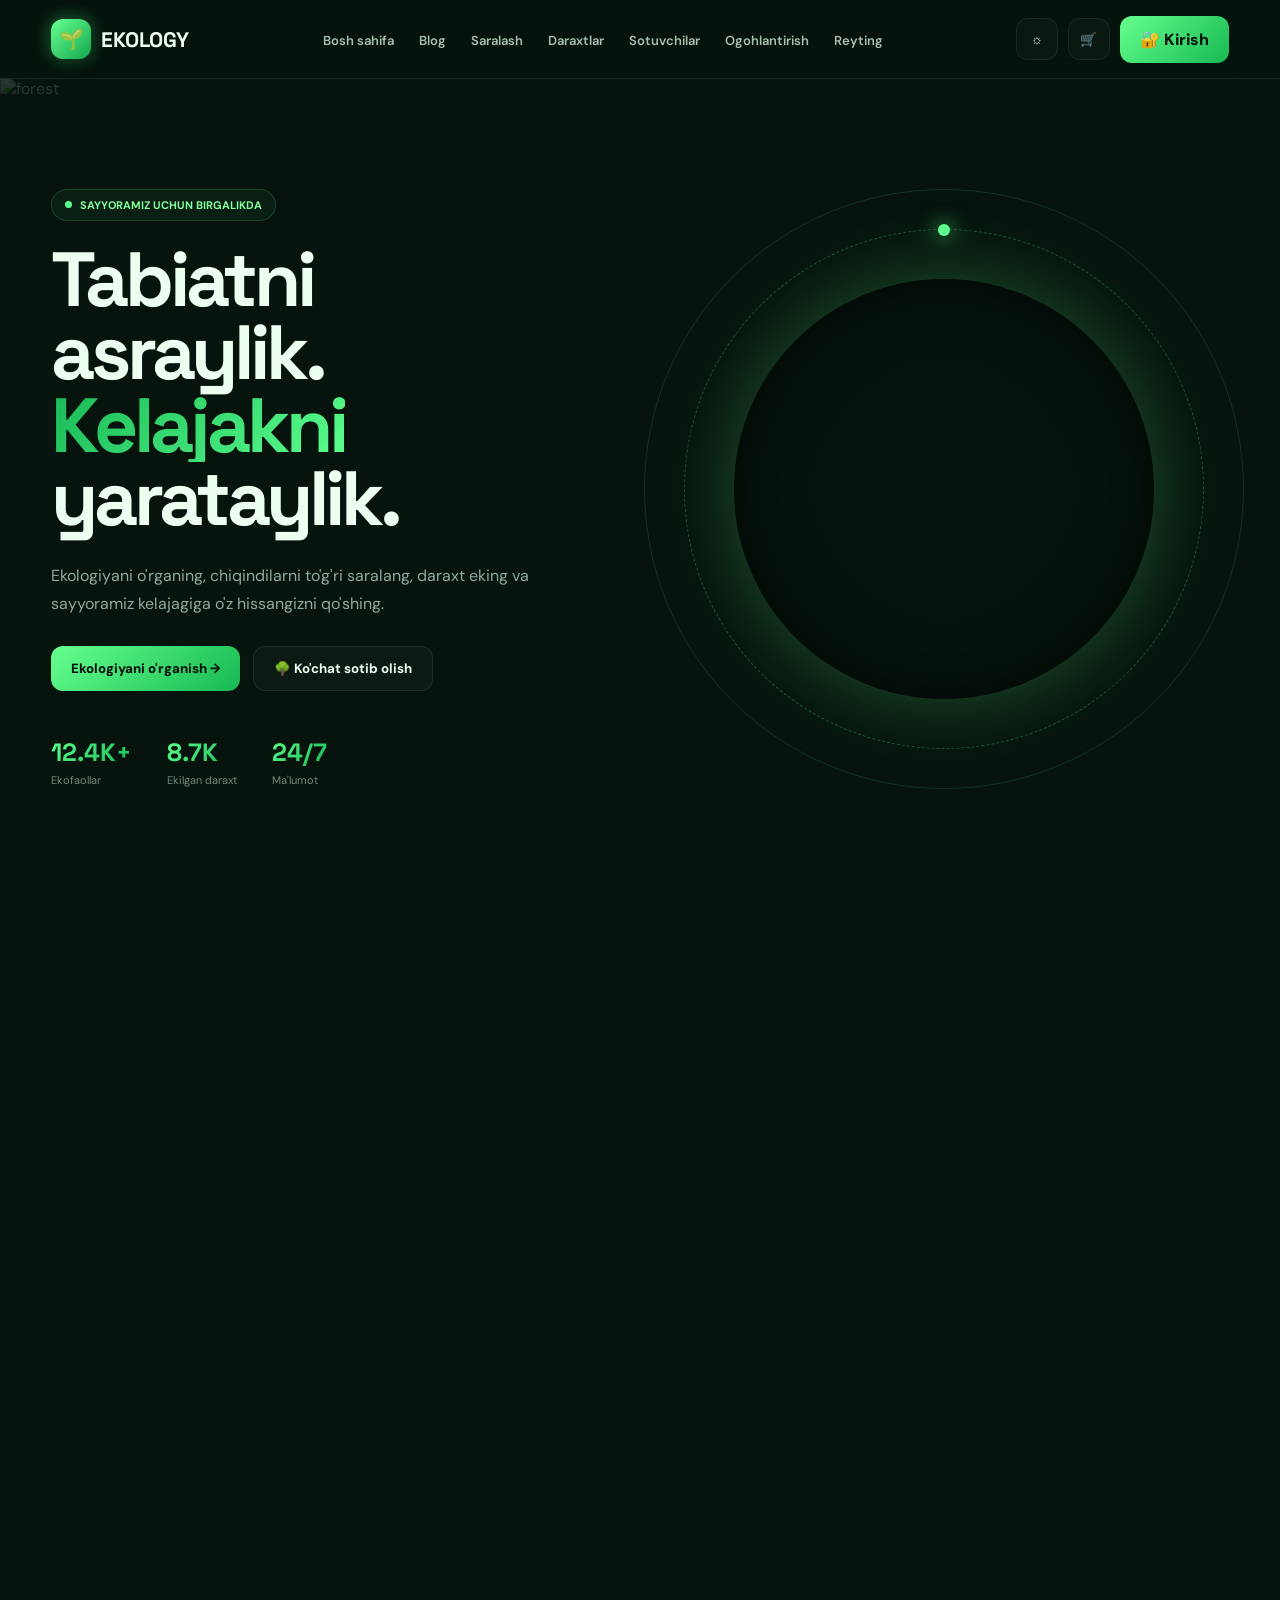
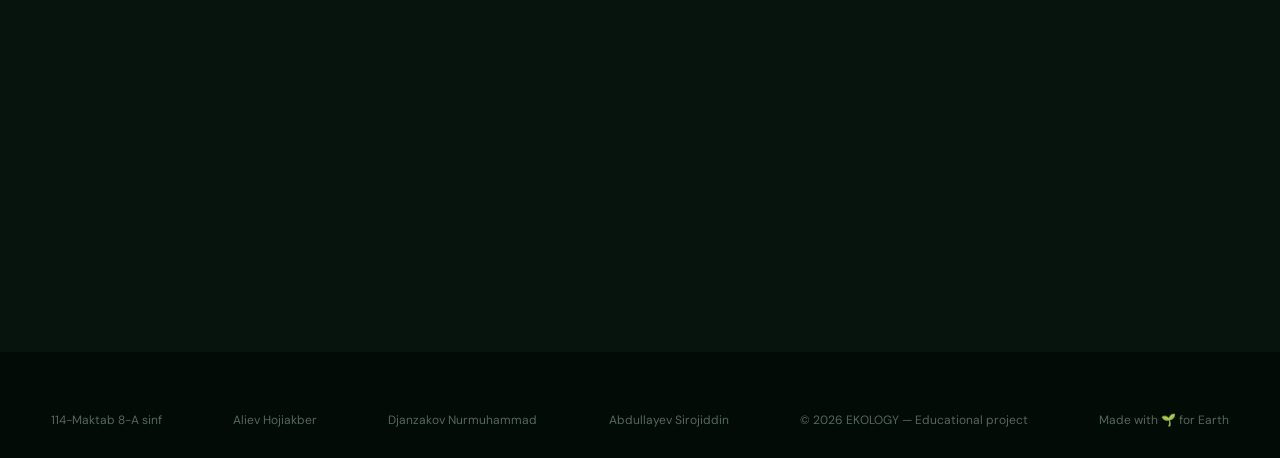
==== index2.html @ 21f0ea07 "1 kommit" ====
<!DOCTYPE html>
<html lang="uz">
<head>
<meta charset="UTF-8">
<meta name="viewport" content="width=device-width, initial-scale=1.0">
<title>EKOLOGY — Sayyoramizni asraylik</title>
<style>
@import url('https://fonts.googleapis.com/css2?family=DM+Sans:wght@400;500;600;700&family=Space+Grotesk:wght@400;500;600;700&display=swap');

:root{
  --green:#5cff8d;
  --green2:#18b957;
  --dark:#06140d;
  --text:#ecfff1;
  --muted:#91aa99;
  --line:#ffffff12;
  --card:#0d2819;
}

*{ margin:0; padding:0; box-sizing:border-box; }
html{ scroll-behavior:smooth; }

body{
  font-family:"DM Sans",sans-serif;
  background:var(--dark);
  color:var(--text);
  overflow-x:hidden;
}

body.light{
  --dark:#f4f8f1;
  --text:#10281a;
  --muted:#607569;
  --line:#123d2915;
  --card:#fff;
}

a{ color:inherit; text-decoration:none; }
button{ font-family:inherit; }
.container{ width:min(1200px,92%); margin:auto; }

/* ===== SCROLL PROGRESS ===== */
.scroll-progress{
  position:fixed;
  top:0; left:0;
  height:3px;
  width:0%;
  background:linear-gradient(90deg,#18b957,#5cff8d);
  z-index:2000;
  transition:width 0.1s;
  box-shadow:0 0 20px #5cff8d;
}

/* ===== HEADER ===== */
header{
  position:fixed;
  top:0; left:0; right:0;
  z-index:1000;
  background:#06140d99;
  backdrop-filter:blur(24px);
  border-bottom:1px solid var(--line);
  transition:all 0.4s;
}

header.scrolled{
  background:#06140dee;
  box-shadow:0 10px 40px #0006;
}

.nav{
  height:78px;
  display:flex;
  align-items:center;
  justify-content:space-between;
}

.logo{
  display:flex;
  align-items:center;
  gap:10px;
  font-family:"Space Grotesk";
  font-size:21px;
  font-weight:700;
  cursor:pointer;
  transition:transform 0.4s;
}

.logo:hover{ transform:scale(1.05) rotate(-2deg); }

.logo-icon{
  width:40px; height:40px;
  display:grid;
  place-items:center;
  border-radius:12px;
  background:linear-gradient(135deg,#67ff93,#13a84d);
  color:#031108;
  font-size:20px;
  position:relative;
}

.logo-icon::before{
  content:'';
  position:absolute;
  inset:-3px;
  border-radius:14px;
  background:linear-gradient(135deg,#67ff93,#13a84d);
  opacity:0.3;
  filter:blur(8px);
  z-index:-1;
  animation:logoGlow 3s ease-in-out infinite;
}

@keyframes logoGlow{
  0%,100%{ opacity:0.3; transform:scale(1); }
  50%{ opacity:0.6; transform:scale(1.15); }
}

.nav-links{
  display:flex;
  gap:25px;
  list-style:none;
}

.nav-links a{
  color:#a9c0af;
  font-size:13px;
  font-weight:600;
  transition:all .3s;
  padding:5px 0;
  cursor:pointer;
  position:relative;
}

.nav-links a::before{
  content:'';
  position:absolute;
  bottom:-5px;
  left:50%;
  transform:translateX(-50%) scale(0);
  width:5px;
  height:5px;
  border-radius:50%;
  background:var(--green);
  transition:transform 0.3s;
}

.nav-links a:hover::before,
.nav-links a.active::before{
  transform:translateX(-50%) scale(1);
}

.nav-links a:hover,
.nav-links a.active{
  color:var(--green);
}

.nav-right{
  display:flex;
  gap:10px;
  align-items:center;
}

.icon-btn{
  width:42px; height:42px;
  border-radius:12px;
  border:1px solid var(--line);
  background:#ffffff06;
  color:var(--text);
  cursor:pointer;
  transition:all 0.4s;
  position:relative;
}

.icon-btn:hover{
  border-color:#5cff8d;
  transform:scale(1.1);
}

.primary{
  border:0;
  border-radius:12px;
  padding:13px 20px;
  background:linear-gradient(135deg,#65ff8d,#17b954);
  color:#031108;
  font-weight:800;
  cursor:pointer;
  transition:all .3s;
  position:relative;
  overflow:hidden;
}

.primary span{ position:relative; z-index:1; }

.primary::before{
  content:'';
  position:absolute;
  top:50%; left:50%;
  width:0; height:0;
  border-radius:50%;
  background:rgba(255,255,255,0.4);
  transform:translate(-50%,-50%);
  transition:width 0.5s, height 0.5s;
}

.primary:hover::before{
  width:300px; height:300px;
}

.primary:hover{
  transform:translateY(-3px);
  box-shadow:0 15px 35px #35e66d50;
}

.secondary{
  padding:13px 20px;
  border-radius:12px;
  border:1px solid #ffffff17;
  background:#ffffff07;
  color:var(--text);
  font-weight:700;
  cursor:pointer;
  transition:all 0.3s;
}

.secondary:hover{
  border-color:#5cff8d;
  color:#5cff8d;
}

.menu-toggle{
  display:none;
  background:none;
  border:none;
  color:var(--text);
  font-size:24px;
  cursor:pointer;
}

/* ===== PAGE SYSTEM ===== */
.page{ display:none; min-height:100vh; padding-top:78px; }
.page.active{ display:block; }

/* ===== PAGE HERO ===== */
.page-hero{
  padding:80px 0;
  position:relative;
  text-align:center;
}

.page-hero h1{
  font-family:"Space Grotesk";
  font-size:clamp(42px,6vw,72px);
  line-height:1;
  letter-spacing:-3px;
  margin-bottom:20px;
}

.page-hero h1 span{
  background:linear-gradient(135deg,#18b957,#5cff8d,#18b957);
  background-size:200% 200%;
  -webkit-background-clip:text;
  -webkit-text-fill-color:transparent;
  background-clip:text;
  animation:gradientMove 4s ease infinite;
}

@keyframes gradientMove{
  0%,100%{ background-position:0% 50%; }
  50%{ background-position:100% 50%; }
}

.page-hero p{
  color:var(--muted);
  font-size:16px;
  line-height:1.8;
  max-width:600px;
  margin:0 auto;
}

.badge{
  display:inline-flex;
  align-items:center;
  gap:8px;
  padding:8px 13px;
  border:1px solid #65ff8d2b;
  border-radius:50px;
  background:#65ff8d0c;
  color:#82ff9e;
  font-size:11px;
  font-weight:700;
  margin-bottom:22px;
}

.badge i{
  width:7px; height:7px;
  border-radius:50%;
  background:var(--green);
  animation:dotPulse 1.5s ease-in-out infinite;
}

@keyframes dotPulse{
  0%,100%{ transform:scale(1); box-shadow:0 0 0 0 #5cff8d88; }
  50%{ transform:scale(1.5); box-shadow:0 0 0 10px #5cff8d00; }
}

/* ===== SECTION ===== */
.section{ padding:60px 0; }

.section-title{
  font-family:"Space Grotesk";
  font-size:clamp(35px,5vw,58px);
  letter-spacing:-3px;
}

.section-number{
  color:#5cff8d;
  font-size:11px;
  letter-spacing:3px;
  font-weight:800;
  margin-bottom:12px;
}

/* ===== GRIDS ===== */
.grid-3{ display:grid; grid-template-columns:repeat(3,1fr); gap:24px; }
.grid-2{ display:grid; grid-template-columns:1fr 1fr; gap:30px; align-items:center; }

/* ===== CARD ===== */
.card{
  background:var(--card);
  border:1px solid var(--line);
  border-radius:25px;
  overflow:hidden;
  transition:all .5s cubic-bezier(.34,1.56,.64,1);
  cursor:pointer;
}

.card:hover{
  transform:translateY(-12px);
  border-color:#5cff8d66;
  box-shadow:0 30px 80px #0006, 0 0 60px #5cff8d33;
}

.card-image{
  height:200px;
  position:relative;
  overflow:hidden;
}

.card-image img{
  width:100%;
  height:100%;
  object-fit:cover;
  transition:transform 1s cubic-bezier(.34,1.56,.64,1);
}

.card:hover .card-image img{
  transform:scale(1.15);
}

.card-image::after{
  content:'';
  position:absolute;
  inset:0;
  background:linear-gradient(180deg,transparent 40%,#0d2819 100%);
}

.card-icon-overlay{
  position:absolute;
  top:20px;
  right:20px;
  width:48px;
  height:48px;
  background:rgba(13,40,25,0.85);
  backdrop-filter:blur(10px);
  border-radius:12px;
  display:grid;
  place-items:center;
  font-size:22px;
  z-index:2;
  transition:transform 0.4s;
}

.card:hover .card-icon-overlay{
  transform:scale(1.15) rotate(10deg);
}

.card-body{ padding:24px; position:relative; z-index:2; }

.card-tag{
  color:#63ff8c;
  font-size:10px;
  font-weight:800;
  letter-spacing:2px;
}

.card-body h3{
  font-family:"Space Grotesk";
  font-size:20px;
  margin:10px 0;
  transition:color 0.3s;
}

.card:hover .card-body h3{ color:#5cff8d; }

.card-body p{
  color:var(--muted);
  font-size:13px;
  line-height:1.6;
}

/* ===== HOME HERO ===== */
.hero-home{
  min-height:calc(100vh - 78px);
  display:flex;
  align-items:center;
  padding:40px 0;
  position:relative;
  overflow:hidden;
}

.hero-video-bg{
  position:absolute;
  inset:0;
  z-index:0;
  overflow:hidden;
  opacity:0.15;
}

.hero-video-bg img{
  width:100%;
  height:100%;
  object-fit:cover;
  animation:slowZoom 20s ease-in-out infinite alternate;
}

@keyframes slowZoom{
  from{ transform:scale(1); }
  to{ transform:scale(1.15); }
}

.hero-content{
  display:grid;
  grid-template-columns:1fr 1fr;
  align-items:center;
  gap:40px;
  position:relative;
  z-index:2;
}

.hero-text h1{
  font-family:"Space Grotesk";
  font-size:clamp(42px,6vw,80px);
  line-height:.95;
  letter-spacing:-4px;
}

.hero-text h1 span{
  background:linear-gradient(135deg,#18b957,#5cff8d,#18b957);
  background-size:200% 200%;
  -webkit-background-clip:text;
  -webkit-text-fill-color:transparent;
  background-clip:text;
  animation:gradientMove 3s ease infinite;
  display:inline-block;
}

.hero-description{
  color:var(--muted);
  font-size:16px;
  line-height:1.8;
  max-width:550px;
  margin:27px 0;
}

.hero-actions{ display:flex; gap:13px; flex-wrap:wrap; }

.hero-stats{ display:flex; gap:35px; margin-top:45px; }

.hero-stat{ transition:transform 0.3s; }
.hero-stat:hover{ transform:translateY(-5px); }

.hero-stat strong{
  display:block;
  font-family:"Space Grotesk";
  font-size:25px;
  background:linear-gradient(135deg,#5cff8d,#18b957);
  -webkit-background-clip:text;
  -webkit-text-fill-color:transparent;
  background-clip:text;
}

.hero-stat span{ color:#718b79; font-size:11px; }

/* ===== EARTH ===== */
.earth-wrap{
  height:500px;
  display:grid;
  place-items:center;
  position:relative;
}

.earth-img{
  width:min(420px,75vw);
  height:min(420px,75vw);
  border-radius:50%;
  object-fit:cover;
  box-shadow:0 0 80px #5cff8d44, inset 0 0 60px #000b;
  animation:earthFloat 6s ease-in-out infinite;
  position:relative;
  z-index:1;
}

@keyframes earthFloat{
  0%,100%{ transform:translateY(0) scale(1); }
  50%{ transform:translateY(-15px) scale(1.02); }
}

.earth-orbit{
  position:absolute;
  width:min(520px,90vw);
  height:min(520px,90vw);
  border-radius:50%;
  border:1px dashed #5cff8d44;
  animation:orbitRotate 25s linear infinite;
}

.earth-orbit::before{
  content:'';
  position:absolute;
  top:0;
  left:50%;
  width:12px;
  height:12px;
  border-radius:50%;
  background:var(--green);
  box-shadow:0 0 20px var(--green);
  transform:translate(-50%,-50%);
}

.earth-orbit-2{
  position:absolute;
  width:min(600px,100vw);
  height:min(600px,100vw);
  border-radius:50%;
  border:1px solid #5cff8d22;
  animation:orbitRotate 40s linear infinite reverse;
}

@keyframes orbitRotate{
  from{ transform:rotate(0deg); }
  to{ transform:rotate(360deg); }
}

/* ===== HOME CARDS ===== */
.home-cards-grid{
  display:grid;
  grid-template-columns:repeat(3,1fr);
  gap:24px;
  margin-top:40px;
}

.home-card{
  background:var(--card);
  border:1px solid var(--line);
  border-radius:25px;
  overflow:hidden;
  transition:all .5s cubic-bezier(.34,1.56,.64,1);
  cursor:pointer;
  position:relative;
}

.home-card:hover{
  transform:translateY(-10px) scale(1.02);
  border-color:#5cff8d66;
  box-shadow:0 30px 80px #0006, 0 0 60px #5cff8d33;
}

.home-card-image{
  height:180px;
  overflow:hidden;
  position:relative;
}

.home-card-image img{
  width:100%;
  height:100%;
  object-fit:cover;
  transition:transform 1s cubic-bezier(.34,1.56,.64,1);
}

.home-card:hover .home-card-image img{
  transform:scale(1.2) rotate(-2deg);
}

.home-card-image::after{
  content:'';
  position:absolute;
  inset:0;
  background:linear-gradient(180deg,transparent 30%,#0d2819 100%);
}

.home-card-body{
  padding:25px 25px 30px;
  text-align:center;
  position:relative;
}

.home-card-icon{
  position:absolute;
  top:-25px;
  left:50%;
  transform:translateX(-50%);
  width:50px;
  height:50px;
  border-radius:50%;
  background:linear-gradient(135deg,#18b957,#5cff8d);
  display:grid;
  place-items:center;
  font-size:22px;
  box-shadow:0 10px 30px #18b95766;
  transition:transform 0.4s;
  z-index:2;
}

.home-card:hover .home-card-icon{
  transform:translateX(-50%) rotate(360deg) scale(1.1);
}

.home-card h3{
  font-family:"Space Grotesk";
  font-size:22px;
  margin:15px 0 12px;
  transition:color 0.3s;
}

.home-card:hover h3{ color:#5cff8d; }

.home-card p{
  color:var(--muted);
  font-size:13px;
  line-height:1.6;
  margin-bottom:20px;
}

.home-card .arrow{
  color:var(--green);
  font-weight:800;
  font-size:14px;
  display:inline-flex;
  align-items:center;
  gap:5px;
  transition:gap 0.3s;
}

.home-card:hover .arrow{ gap:15px; }

/* ===== SELLERS ===== */
.sellers-grid{
  display:grid;
  grid-template-columns:repeat(auto-fill, minmax(280px, 1fr));
  gap:24px;
  margin-top:40px;
}

.seller-card{
  background:var(--card);
  border:1px solid var(--line);
  border-radius:24px;
  overflow:hidden;
  transition:all 0.5s cubic-bezier(.34,1.56,.64,1);
  position:relative;
}

.seller-card:hover{
  transform:translateY(-10px);
  border-color:#5cff8d66;
  box-shadow:0 30px 80px #0006, 0 0 60px #5cff8d33;
}

.seller-image{
  height:220px;
  overflow:hidden;
  position:relative;
}

.seller-image img{
  width:100%;
  height:100%;
  object-fit:cover;
  transition:transform 1s cubic-bezier(.34,1.56,.64,1);
}

.seller-card:hover .seller-image img{
  transform:scale(1.15);
}

.seller-image::after{
  content:'';
  position:absolute;
  inset:0;
  background:linear-gradient(180deg,transparent 40%,#0d2819 100%);
}

.seller-badge{
  position:absolute;
  top:15px;
  left:15px;
  padding:6px 12px;
  background:linear-gradient(135deg,#18b957,#5cff8d);
  color:#031108;
  border-radius:20px;
  font-size:10px;
  font-weight:800;
  letter-spacing:1px;
  z-index:2;
}

.seller-fav{
  position:absolute;
  top:15px;
  right:15px;
  width:38px;
  height:38px;
  border-radius:50%;
  background:rgba(13,40,25,0.85);
  backdrop-filter:blur(10px);
  border:1px solid #ffffff22;
  display:grid;
  place-items:center;
  font-size:16px;
  cursor:pointer;
  z-index:2;
  transition:all 0.3s;
}

.seller-fav:hover,
.seller-fav.active{
  background:#ff4444;
  border-color:#ff4444;
  transform:scale(1.1);
}

.seller-body{ padding:20px 22px 24px; }

.seller-name{
  font-family:"Space Grotesk";
  font-size:18px;
  font-weight:700;
  margin-bottom:6px;
  display:flex;
  align-items:center;
  gap:6px;
}

.seller-name .verified{ color:#5cff8d; font-size:14px; }

.seller-location{
  color:var(--muted);
  font-size:12px;
  margin-bottom:12px;
}

.seller-rating{
  display:flex;
  align-items:center;
  gap:8px;
  margin-bottom:14px;
}

.seller-stars{ color:#ffd700; font-size:13px; letter-spacing:1px; }
.seller-rating-text{ color:var(--muted); font-size:11px; }

.seller-plant{
  display:flex;
  align-items:center;
  gap:10px;
  padding:10px 12px;
  background:#ffffff05;
  border:1px solid #ffffff0b;
  border-radius:12px;
  margin-bottom:14px;
}

.seller-plant-icon{ font-size:24px; }

.seller-plant-info strong{
  display:block;
  font-size:13px;
  margin-bottom:3px;
}

.seller-plant-info span{
  color:var(--muted);
  font-size:11px;
}

.seller-footer{
  display:flex;
  justify-content:space-between;
  align-items:center;
  padding-top:14px;
  border-top:1px solid var(--line);
}

.seller-price{
  font-family:"Space Grotesk";
  font-size:20px;
  font-weight:800;
  color:#5cff8d;
}

.seller-price small{
  font-size:11px;
  color:var(--muted);
  font-weight:400;
}

.seller-buy{
  padding:10px 16px;
  background:linear-gradient(135deg,#18b957,#5cff8d);
  color:#031108;
  border:none;
  border-radius:10px;
  font-weight:800;
  font-size:12px;
  cursor:pointer;
  transition:all 0.3s;
  font-family:inherit;
}

.seller-buy:hover{
  transform:scale(1.05);
  box-shadow:0 10px 25px #35e66d50;
}

.cart-count{
  position:absolute;
  top:-5px;
  right:-5px;
  width:20px;
  height:20px;
  border-radius:50%;
  background:#ff4444;
  color:#fff;
  font-size:10px;
  font-weight:800;
  display:grid;
  place-items:center;
}

.sellers-search{
  width:100%;
  max-width:500px;
  margin:0 auto 30px;
  display:block;
  padding:16px 22px;
  background:var(--card);
  border:1px solid var(--line);
  border-radius:14px;
  color:var(--text);
  font-family:inherit;
  font-size:15px;
  outline:none;
  transition:all 0.3s;
}

.sellers-search:focus{
  border-color:#5cff8d;
  box-shadow:0 0 0 4px #5cff8d1a;
}

.sellers-filter{
  display:flex;
  gap:10px;
  flex-wrap:wrap;
  margin-bottom:20px;
  justify-content:center;
}

.filter-btn{
  padding:10px 18px;
  background:var(--card);
  border:1px solid var(--line);
  border-radius:30px;
  color:var(--text);
  font-family:inherit;
  font-size:13px;
  font-weight:600;
  cursor:pointer;
  transition:all 0.3s;
}

.filter-btn:hover,
.filter-btn.active{
  background:linear-gradient(135deg,#18b957,#5cff8d);
  color:#031108;
  border-color:transparent;
  transform:translateY(-2px);
}

/* ===== CART MODAL ===== */
.cart-modal{
  position:fixed;
  inset:0;
  background:rgba(3,11,6,0.95);
  backdrop-filter:blur(20px);
  z-index:2000;
  display:none;
  justify-content:flex-end;
}

.cart-modal.open{ display:flex; }

.cart-panel{
  width:100%;
  max-width:420px;
  height:100vh;
  background:var(--card);
  border-left:1px solid var(--line);
  padding:30px;
  overflow-y:auto;
  animation:cartSlide 0.4s cubic-bezier(.34,1.56,.64,1);
}

@keyframes cartSlide{
  from{ transform:translateX(100%); }
  to{ transform:translateX(0); }
}

.cart-header{
  display:flex;
  justify-content:space-between;
  align-items:center;
  margin-bottom:25px;
  padding-bottom:20px;
  border-bottom:1px solid var(--line);
}

.cart-header h2{
  font-family:"Space Grotesk";
  font-size:24px;
}

.cart-close{
  width:40px;
  height:40px;
  border-radius:10px;
  border:1px solid var(--line);
  background:#ffffff08;
  color:var(--text);
  font-size:18px;
  cursor:pointer;
  transition:all 0.3s;
}

.cart-close:hover{
  background:#ff4444;
  color:#fff;
  transform:rotate(90deg);
}

.cart-empty{
  text-align:center;
  padding:60px 20px;
  color:var(--muted);
}

.cart-empty-icon{
  font-size:64px;
  margin-bottom:15px;
  opacity:0.5;
}

.cart-item{
  display:flex;
  gap:15px;
  padding:15px;
  background:#ffffff05;
  border:1px solid var(--line);
  border-radius:14px;
  margin-bottom:12px;
}

.cart-item-img{
  width:60px;
  height:60px;
  border-radius:10px;
  object-fit:cover;
}

.cart-item-info{ flex:1; }

.cart-item-info strong{
  display:block;
  font-size:14px;
  margin-bottom:4px;
}

.cart-item-info small{
  color:var(--muted);
  font-size:11px;
}

.cart-item-price{
  color:#5cff8d;
  font-weight:800;
  font-family:"Space Grotesk";
  font-size:16px;
  margin-top:6px;
  display:block;
}

.cart-item-remove{
  background:none;
  border:none;
  color:#ff6666;
  font-size:18px;
  cursor:pointer;
  align-self:flex-start;
  transition:transform 0.3s;
}

.cart-item-remove:hover{
  transform:scale(1.2) rotate(15deg);
}

.cart-total{
  display:flex;
  justify-content:space-between;
  align-items:center;
  padding:20px 0;
  border-top:1px solid var(--line);
  margin-top:20px;
}

.cart-total strong{
  font-family:"Space Grotesk";
  font-size:20px;
}

.cart-total-price{
  font-family:"Space Grotesk";
  font-size:26px;
  color:#5cff8d;
  font-weight:800;
}

.cart-checkout{
  width:100%;
  padding:16px;
  background:linear-gradient(135deg,#18b957,#5cff8d);
  color:#031108;
  border:none;
  border-radius:14px;
  font-weight:800;
  font-size:15px;
  cursor:pointer;
  transition:all 0.3s;
  font-family:inherit;
  margin-top:10px;
}

.cart-checkout:hover{
  transform:translateY(-3px);
  box-shadow:0 15px 40px #35e66d50;
}

/* ===== AUTH ===== */
.auth-page{
  min-height:calc(100vh - 78px);
  display:grid;
  grid-template-columns:1fr 1fr;
  position:relative;
}

.auth-visual{
  position:relative;
  overflow:hidden;
  display:none;
}

.auth-visual::after{
  content:'';
  position:absolute;
  inset:0;
  background:linear-gradient(135deg,#06140dee 0%,#0d2819cc 50%,#18b95755 100%);
  z-index:1;
}

.auth-visual img{
  position:absolute;
  inset:0;
  width:100%;
  height:100%;
  object-fit:cover;
  animation:authZoom 25s ease-in-out infinite alternate;
}

@keyframes authZoom{
  from{ transform:scale(1); }
  to{ transform:scale(1.2); }
}

.auth-visual-content{
  position:relative;
  z-index:2;
  height:100%;
  display:flex;
  flex-direction:column;
  justify-content:space-between;
  padding:50px;
}

.auth-visual-logo{
  display:flex;
  align-items:center;
  gap:12px;
  font-family:"Space Grotesk";
  font-size:24px;
  font-weight:700;
  color:#fff;
}

.auth-visual-logo .logo-icon{
  width:44px; height:44px;
  display:grid;
  place-items:center;
  border-radius:12px;
  background:linear-gradient(135deg,#67ff93,#13a84d);
  color:#031108;
  font-size:22px;
}

.auth-visual-text h2{
  font-family:"Space Grotesk";
  font-size:42px;
  line-height:1.1;
  color:#fff;
  margin-bottom:20px;
  letter-spacing:-2px;
}

.auth-visual-text h2 span{
  background:linear-gradient(135deg,#5cff8d,#18b957);
  -webkit-background-clip:text;
  -webkit-text-fill-color:transparent;
  background-clip:text;
}

.auth-visual-text p{
  color:#a9c0af;
  font-size:15px;
  line-height:1.7;
  max-width:400px;
}

.auth-visual-stats{
  display:flex;
  gap:30px;
  margin-top:30px;
}

.auth-visual-stat strong{
  display:block;
  font-family:"Space Grotesk";
  font-size:28px;
  color:#5cff8d;
  margin-bottom:5px;
}

.auth-visual-stat span{
  color:#718a79;
  font-size:12px;
}

.auth-visual-footer{
  display:flex;
  justify-content:space-between;
  color:#718a79;
  font-size:12px;
}

.auth-form-side{
  display:flex;
  align-items:center;
  justify-content:center;
  padding:60px 40px;
  position:relative;
  background:
    radial-gradient(circle at 20% 20%,#18b95711,transparent 50%),
    radial-gradient(circle at 80% 80%,#5cff8d08,transparent 50%);
}

.auth-form-wrap{
  width:100%;
  max-width:420px;
  position:relative;
  z-index:1;
}

.auth-header{ margin-bottom:35px; }

.auth-header-top{
  display:flex;
  align-items:center;
  gap:12px;
  margin-bottom:25px;
}

.auth-header-icon{
  width:52px; height:52px;
  display:grid;
  place-items:center;
  border-radius:16px;
  background:linear-gradient(135deg,#67ff93,#13a84d);
  color:#031108;
  font-size:24px;
}

.auth-header h1{
  font-family:"Space Grotesk";
  font-size:32px;
  font-weight:700;
  line-height:1.1;
  letter-spacing:-1.5px;
  margin-bottom:10px;
}

.auth-header p{
  color:var(--muted);
  font-size:14px;
  line-height:1.6;
}

.auth-form{ display:grid; gap:16px; }

.float-input{
  position:relative;
  display:flex;
  align-items:center;
}

.float-input-icon{
  position:absolute;
  left:18px;
  font-size:16px;
  color:#5cff8d;
  z-index:2;
  pointer-events:none;
}

.float-input input{
  width:100%;
  padding:22px 18px 8px 52px;
  background:#ffffff08;
  border:1px solid var(--line);
  border-radius:14px;
  color:var(--text);
  font-family:inherit;
  font-size:15px;
  outline:none;
  transition:all 0.3s;
}

.float-input label{
  position:absolute;
  left:52px;
  top:50%;
  transform:translateY(-50%);
  color:#5c7565;
  font-size:14px;
  pointer-events:none;
  transition:all 0.3s;
  z-index:2;
}

.float-input input:focus + label,
.float-input input:not(:placeholder-shown) + label{
  top:12px;
  font-size:10px;
  color:#5cff8d;
  font-weight:700;
  letter-spacing:1px;
  text-transform:uppercase;
}

.float-input input:focus{
  border-color:#5cff8d;
  background:#5cff8d0a;
  box-shadow:0 0 0 4px #5cff8d15;
}

.password-eye{
  position:absolute;
  right:15px;
  top:50%;
  transform:translateY(-50%);
  background:none;
  border:none;
  color:#5c7565;
  cursor:pointer;
  font-size:18px;
  z-index:3;
  padding:8px;
}

.password-eye:hover{ color:#5cff8d; }

.pw-strength{
  display:flex;
  gap:5px;
  margin-top:8px;
  padding:0 4px;
}

.pw-strength-bar{
  flex:1;
  height:4px;
  background:#ffffff0d;
  border-radius:4px;
  transition:all 0.3s;
}

.pw-strength-bar.active-weak{ background:#ff4444; }
.pw-strength-bar.active-medium{ background:#ffaa00; }
.pw-strength-bar.active-strong{ background:#5cff8d; }

.auth-extras{
  display:flex;
  justify-content:space-between;
  align-items:center;
  font-size:13px;
}

.auth-checkbox{
  display:flex;
  align-items:center;
  gap:8px;
  cursor:pointer;
  color:var(--muted);
}

.auth-checkbox input{
  appearance:none;
  width:18px;
  height:18px;
  border:2px solid var(--line);
  border-radius:6px;
  cursor:pointer;
  position:relative;
}

.auth-checkbox input:checked{
  background:linear-gradient(135deg,#18b957,#5cff8d);
  border-color:#5cff8d;
}

.auth-checkbox input:checked::after{
  content:'✓';
  position:absolute;
  top:50%; left:50%;
  transform:translate(-50%,-50%);
  color:#031108;
  font-size:12px;
  font-weight:900;
}

.auth-forgot{
  color:#5cff8d;
  font-size:13px;
  font-weight:600;
  cursor:pointer;
}

.auth-error{
  padding:14px 18px;
  background:#ff444415;
  border:1px solid #ff444440;
  border-radius:12px;
  color:#ff8888;
  font-size:13px;
  display:none;
  margin-bottom:16px;
}

.auth-error.show{
  display:block;
  animation:shake 0.5s;
}

@keyframes shake{
  0%,100%{ transform:translateX(0); }
  25%{ transform:translateX(-10px); }
  75%{ transform:translateX(10px); }
}

.auth-submit{
  padding:18px 24px;
  border:none;
  border-radius:14px;
  background:linear-gradient(135deg,#65ff8d,#17b954);
  color:#031108;
  font-family:inherit;
  font-weight:800;
  font-size:15px;
  cursor:pointer;
  transition:all 0.4s;
  display:flex;
  align-items:center;
  justify-content:center;
  gap:10px;
  margin-top:8px;
}

.auth-submit:hover{
  transform:translateY(-3px);
  box-shadow:0 20px 50px #35e66d60;
}

.auth-submit:disabled{ opacity:0.6; cursor:not-allowed; }

.auth-submit .spinner{
  width:18px;
  height:18px;
  border:2px solid #03110840;
  border-top-color:#031108;
  border-radius:50%;
  animation:spin 0.7s linear infinite;
  display:none;
}

.auth-submit.loading .spinner{ display:block; }
.auth-submit.loading .btn-text{ display:none; }

@keyframes spin{ to{ transform:rotate(360deg); } }

.auth-alt{
  text-align:center;
  margin-top:25px;
  font-size:14px;
  color:var(--muted);
}

.auth-alt a{
  color:#5cff8d;
  font-weight:700;
  cursor:pointer;
}

.auth-or{
  display:flex;
  align-items:center;
  gap:15px;
  color:#5c7565;
  font-size:12px;
  margin:20px 0;
}

.auth-or::before,
.auth-or::after{
  content:'';
  flex:1;
  height:1px;
  background:var(--line);
}

.auth-socials{
  display:grid;
  grid-template-columns:1fr 1fr;
  gap:10px;
}

.auth-social{
  padding:14px;
  background:#ffffff06;
  border:1px solid var(--line);
  border-radius:12px;
  color:var(--text);
  font-family:inherit;
  font-size:13px;
  font-weight:600;
  cursor:pointer;
  transition:all 0.3s;
  display:flex;
  align-items:center;
  justify-content:center;
  gap:8px;
}

.auth-social:hover{
  background:#5cff8d11;
  border-color:#5cff8d44;
  transform:translateY(-2px);
}

/* ===== ARTICLE MODAL ===== */
.article-modal{
  position:fixed;
  inset:0;
  background:rgba(3,11,6,0.95);
  backdrop-filter:blur(20px);
  z-index:2000;
  display:none;
  justify-content:center;
  align-items:flex-start;
  padding:80px 20px 40px;
  overflow-y:auto;
}

.article-modal.open{ display:flex; }

.article-content{
  background:var(--card);
  border:1px solid var(--line);
  border-radius:25px;
  max-width:800px;
  width:100%;
  padding:50px;
  position:relative;
  margin:auto;
  overflow:hidden;
}

.article-hero-img{
  width:calc(100% + 100px);
  height:300px;
  margin:-50px -50px 30px;
  object-fit:cover;
}

.article-tag{
  display:inline-block;
  padding:6px 14px;
  background:linear-gradient(135deg,#18b957,#5cff8d);
  color:#031108;
  border-radius:20px;
  font-size:11px;
  font-weight:800;
  letter-spacing:2px;
  margin-bottom:15px;
}

.article-title{
  font-family:"Space Grotesk";
  font-size:clamp(28px,4vw,42px);
  line-height:1.2;
  margin-bottom:20px;
}

.article-meta{
  display:flex;
  gap:20px;
  color:var(--muted);
  font-size:13px;
  padding-bottom:25px;
  border-bottom:1px solid var(--line);
  margin-bottom:30px;
  flex-wrap:wrap;
}

.article-body{ font-size:16px; line-height:1.9; }

.article-body h2{
  font-family:"Space Grotesk";
  font-size:26px;
  margin:35px 0 15px;
  color:#5cff8d;
}

.article-body p{ margin-bottom:18px; }
.article-body ul, .article-body ol{ margin:15px 0 20px 25px; }
.article-body li{ margin-bottom:10px; }
.article-body strong{ color:#5cff8d; }

.article-body blockquote{
  border-left:4px solid #5cff8d;
  padding:15px 25px;
  margin:25px 0;
  background:#5cff8d08;
  border-radius:0 12px 12px 0;
  font-style:italic;
  color:#a8d8b0;
}

.article-close{
  position:absolute;
  top:20px; right:20px;
  width:44px; height:44px;
  border-radius:12px;
  border:1px solid #ffffff22;
  background:rgba(13,40,25,0.9);
  color:#fff;
  font-size:22px;
  cursor:pointer;
  z-index:10;
  transition:all 0.3s;
}

.article-close:hover{
  background:#ff4444;
  transform:rotate(90deg);
}

/* ===== SORTING ===== */
.factory{
  height:420px;
  border-radius:30px;
  position:relative;
  overflow:hidden;
  border:1px solid #ffffff0d;
}

.factory img{
  position:absolute;
  inset:0;
  width:100%;
  height:100%;
  object-fit:cover;
  opacity:0.4;
}

.factory-overlay{
  position:absolute;
  inset:0;
  background:linear-gradient(180deg,#091f13cc,#091f13ee);
}

.conveyor{
  position:absolute;
  left:-10%; right:-10%; bottom:100px;
  height:90px;
  background:repeating-linear-gradient(90deg,#162f20 0 40px,#0c1e14 40px 80px);
  border-top:5px solid #294e37;
  border-bottom:5px solid #294e37;
  transform:rotate(-4deg);
  z-index:2;
}

.trash{
  position:absolute;
  font-size:43px;
  z-index:3;
  animation:trashMove 5s linear infinite;
}

.trash1{ top:110px; }
.trash2{ top:190px; animation-delay:1.3s; }
.trash3{ top:75px; animation-delay:2.4s; }

@keyframes trashMove{
  from{ left:-80px; transform:rotate(0); }
  to{ left:105%; transform:rotate(360deg); }
}

.bin{
  position:absolute;
  bottom:18px;
  width:95px; height:75px;
  border-radius:8px 8px 15px 15px;
  display:grid;
  place-items:center;
  font-size:25px;
  z-index:2;
  border-top:5px solid;
}

.bin1{ left:10%; background:#174b2a; border-color:#4c9c61; }
.bin2{ left:42%; background:#245d75; border-color:#4c9c9c; }
.bin3{ right:10%; background:#71652a; border-color:#9c9c4c; }

.sort-list{ margin-top:30px; display:grid; gap:10px; }

.sort-item{
  display:flex;
  align-items:center;
  gap:14px;
  padding:14px;
  background:#ffffff05;
  border:1px solid #ffffff0b;
  border-radius:14px;
  transition:all 0.3s;
}

.sort-item:hover{
  background:#5cff8d11;
  border-color:#5cff8d44;
  transform:translateX(10px);
}

.sort-icon{
  width:45px; height:45px;
  display:grid;
  place-items:center;
  background:#ffffff08;
  border-radius:12px;
  font-size:22px;
}

/* ===== FOREST ===== */
.forest-3d-wrap{
  position:relative;
  height:500px;
  border-radius:35px;
  overflow:hidden;
  background:linear-gradient(180deg,#87CEEB 0%,#b8e0f0 50%,#7fbf6a 100%);
  cursor:grab;
  box-shadow:0 30px 80px #00000030;
}

.forest-3d-wrap canvas{ display:block; }

.forest-hint{
  position:absolute;
  bottom:20px;
  left:50%;
  transform:translateX(-50%);
  background:rgba(0,0,0,0.7);
  color:#fff;
  padding:10px 20px;
  border-radius:30px;
  font-size:12px;
  z-index:10;
}

.tree-stats-grid{
  display:grid;
  grid-template-columns:repeat(4,1fr);
  gap:15px;
  margin-top:25px;
}

.tree-stat-card{
  padding:20px;
  background:var(--card);
  border:1px solid var(--line);
  border-radius:20px;
  text-align:center;
  transition:all 0.3s;
}

.tree-stat-card:hover{
  transform:translateY(-5px);
  border-color:#5cff8d44;
}

.tree-stat-icon{ font-size:32px; margin-bottom:8px; }

.tree-stat-card strong{
  display:block;
  font-family:"Space Grotesk";
  font-size:26px;
  color:#5cff8d;
}

.tree-stat-card span{
  color:var(--muted);
  font-size:11px;
}

.plant-btn-wrap{
  margin-top:25px;
  display:flex;
  gap:12px;
  flex-wrap:wrap;
  justify-content:center;
}

.plant-btn{
  padding:15px 25px;
  border:none;
  border-radius:14px;
  background:linear-gradient(135deg,#18b957,#5cff8d);
  color:#031108;
  font-weight:800;
  font-size:14px;
  cursor:pointer;
  transition:all .3s;
}

.plant-btn:hover{
  transform:translateY(-3px);
  box-shadow:0 10px 30px #35e66d50;
}

/* ===== ALERTS ===== */
.alert-section{
  background:#f5faf5;
  color:#10281a;
  border-radius:30px;
  padding:40px;
}

.alert-grid{
  display:grid;
  grid-template-columns:repeat(3,1fr);
  gap:18px;
}

.alert-card{
  border-radius:25px;
  background:#fff;
  border:1px solid #dce9de;
  transition:all .4s;
  overflow:hidden;
}

.alert-card:hover{
  transform:translateY(-8px);
  box-shadow:0 20px 50px #214c2a20;
}

.alert-image{ height:140px; overflow:hidden; }
.alert-image img{ width:100%; height:100%; object-fit:cover; transition:transform 0.6s; }
.alert-card:hover .alert-image img{ transform:scale(1.15); }

.alert-body{ padding:20px 25px 25px; }

.alert-top{
  display:flex;
  justify-content:space-between;
  align-items:center;
  margin-bottom:15px;
}

.alert-icon{ font-size:32px; }

.status{
  font-size:9px;
  padding:6px 9px;
  border-radius:30px;
  font-weight:800;
}

.red{ background:#ffe4e1; color:#bb392f; }
.orange{ background:#fff0d5; color:#a86c15; }
.blue{ background:#dff2ff; color:#2075a0; }

.alert-card h3{
  font-family:"Space Grotesk";
  font-size:20px;
  margin-bottom:10px;
  color:#10281a;
}

.alert-card p{
  color:#6b7d71;
  font-size:13px;
  line-height:1.7;
}

/* ===== LEADERBOARD ===== */
.lb-stats{
  display:grid;
  grid-template-columns:repeat(4,1fr);
  gap:15px;
  margin-bottom:50px;
}

.lb-stat{
  padding:25px;
  background:var(--card);
  border:1px solid var(--line);
  border-radius:20px;
  transition:all 0.3s;
}

.lb-stat:hover{
  transform:translateY(-5px);
  border-color:#5cff8d44;
}

.lb-stat strong{
  display:block;
  font-family:"Space Grotesk";
  font-size:36px;
  color:#5cff8d;
}

.lb-stat span{ color:var(--muted); font-size:12px; }

.podium{
  display:grid;
  grid-template-columns:1fr 1.2fr 1fr;
  gap:20px;
  align-items:end;
  margin-bottom:50px;
}

.podium-item{
  background:var(--card);
  border:1px solid var(--line);
  border-radius:22px;
  padding:25px 20px;
  text-align:center;
  position:relative;
}

.podium-item.first{
  padding:35px 20px;
  border-color:#ffd70055;
  box-shadow:0 0 60px #ffd70022;
}

.podium-avatar{
  width:70px; height:70px;
  border-radius:50%;
  display:grid;
  place-items:center;
  margin:0 auto 10px;
  font-family:"Space Grotesk";
  font-size:28px;
  font-weight:800;
  color:#031108;
  background:linear-gradient(135deg,#18b957,#5cff8d);
}

.podium-item.first .podium-avatar{
  background:linear-gradient(135deg,#ffd700,#ffaa00);
}

.podium-name{
  font-family:"Space Grotesk";
  font-size:15px;
  font-weight:700;
  margin-bottom:6px;
}

.podium-count{ color:#8fd8a0; font-size:12px; margin-bottom:8px; }

.podium-prize{
  font-family:"Space Grotesk";
  font-size:22px;
  font-weight:800;
  color:#5cff8d;
}

.podium-medal{ font-size:32px; margin-bottom:5px; }

.lb-controls{
  display:flex;
  gap:12px;
  margin-bottom:20px;
  flex-wrap:wrap;
}

.lb-search{
  flex:1;
  min-width:250px;
  padding:14px 18px;
  background:var(--card);
  border:1px solid var(--line);
  border-radius:12px;
  color:var(--text);
  font-family:inherit;
  outline:none;
}

.lb-search:focus{ border-color:#5cff8d; }

.lb-filter{
  padding:14px 18px;
  background:var(--card);
  border:1px solid var(--line);
  border-radius:12px;
  color:var(--text);
  font-family:inherit;
  cursor:pointer;
}

.leaderboard-table{
  border:1px solid var(--line);
  border-radius:20px;
  overflow:hidden;
  background:var(--card);
}

.lb-header{
  display:grid;
  grid-template-columns:70px 1fr 140px 160px;
  padding:18px 25px;
  background:#0d2819;
  color:#718a79;
  font-size:11px;
  letter-spacing:2px;
  font-weight:800;
}

.lb-row{
  display:grid;
  grid-template-columns:70px 1fr 140px 160px;
  padding:16px 25px;
  align-items:center;
  border-bottom:1px solid var(--line);
  transition:all 0.3s;
}

.lb-row:hover{
  background:#5cff8d08;
}

.lb-row:last-child{ border-bottom:0; }

.lb-rank{
  width:42px; height:42px;
  display:grid;
  place-items:center;
  border-radius:10px;
  background:#ffffff08;
  font-weight:800;
}

.lb-rank.gold{ background:linear-gradient(135deg,#ffd700,#ffaa00); color:#031108; font-size:20px; }
.lb-rank.silver{ background:linear-gradient(135deg,#e0e0e0,#a0a0a0); color:#031108; font-size:20px; }
.lb-rank.bronze{ background:linear-gradient(135deg,#e0a060,#b07030); color:#031108; font-size:20px; }

.lb-name{
  display:flex;
  align-items:center;
  gap:12px;
  font-weight:600;
  font-size:14px;
}

.lb-avatar{
  width:38px; height:38px;
  border-radius:50%;
  display:grid;
  place-items:center;
  background:linear-gradient(135deg,#18b957,#5cff8d);
  color:#031108;
  font-weight:800;
  flex-shrink:0;
}

.lb-name-text{ display:flex; flex-direction:column; }
.lb-name-text small{ color:#5c7565; font-size:10px; }

.lb-count{ color:#8fd8a0; font-weight:600; }
.lb-prize{ font-family:"Space Grotesk"; font-weight:800; color:#5cff8d; }

.pagination{
  display:flex;
  justify-content:center;
  gap:8px;
  margin-top:30px;
  flex-wrap:wrap;
}

.page-btn{
  min-width:42px;
  height:42px;
  padding:0 14px;
  border-radius:10px;
  border:1px solid var(--line);
  background:var(--card);
  color:var(--text);
  font-weight:700;
  cursor:pointer;
  transition:all 0.3s;
}

.page-btn.active{
  background:linear-gradient(135deg,#18b957,#5cff8d);
  color:#031108;
}

.page-btn:disabled{ opacity:0.3; cursor:not-allowed; }

/* ===== FOOTER ===== */
footer{
  background:#030b06;
  padding:60px 0 30px;
  margin-top:60px;
}

.footer-bottom{
  display:flex;
  justify-content:space-between;
  color:#52695b;
  font-size:12px;
}

/* ===== REVEAL ===== */
.reveal-on-scroll{
  opacity:0;
  transform:translateY(60px);
  transition:opacity 1s, transform 1s;
}

.reveal-on-scroll.visible{
  opacity:1;
  transform:translateY(0);
}

/* ===== RESPONSIVE ===== */
@media(max-width:900px){
  .nav-links{
    display:none;
    position:absolute;
    top:78px;
    left:0; right:0;
    flex-direction:column;
    background:#06140dfa;
    padding:20px;
    gap:15px;
    border-bottom:1px solid var(--line);
  }
  .nav-links.open{ display:flex; }
  .menu-toggle{ display:block; }
  .grid-3, .grid-2{ grid-template-columns:1fr; }
  .home-cards-grid{ grid-template-columns:1fr; }
  .hero-content{ grid-template-columns:1fr; }
  .earth-wrap{ height:400px; }
  .lb-stats{ grid-template-columns:1fr 1fr; }
  .podium{ grid-template-columns:1fr; }
  .alert-grid{ grid-template-columns:1fr; }
  .tree-stats-grid{ grid-template-columns:1fr 1fr; }
  .lb-header, .lb-row{ grid-template-columns:60px 1fr 100px; }
  .lb-prize, .lb-header div:nth-child(4){ display:none; }
  .auth-page{ grid-template-columns:1fr; }
  .auth-visual{ display:none !important; }
}

@media(min-width:901px){
  .auth-visual{ display:block; }
}
</style>
</head>
<body>

<div class="scroll-progress" id="scrollProgress"></div>

<!-- HEADER -->
<header id="mainHeader">
  <div class="container nav">
    <a class="logo" onclick="goTo('home')">
      <div class="logo-icon">🌱</div>
      EKOLOGY
    </a>
    <ul class="nav-links" id="navLinks">
      <li><a onclick="goTo('home')" data-page="home">Bosh sahifa</a></li>
      <li><a onclick="goTo('blog')" data-page="blog">Blog</a></li>
      <li><a onclick="goTo('sorting')" data-page="sorting">Saralash</a></li>
      <li><a onclick="goTo('trees')" data-page="trees">Daraxtlar</a></li>
      <li><a onclick="goTo('sellers')" data-page="sellers">Sotuvchilar</a></li>
      <li><a onclick="goTo('alerts')" data-page="alerts">Ogohlantirish</a></li>
      <li><a onclick="goTo('leaderboard')" data-page="leaderboard">Reyting</a></li>
    </ul>
    <div class="nav-right">
      <button class="icon-btn" id="themeBtn">☼</button>
      <button class="icon-btn" id="cartBtn" style="position:relative;" title="Savat">
        🛒
        <span class="cart-count" id="cartCount" style="display:none;">0</span>
      </button>
      <div id="userMenu" style="display:none;position:relative;">
        <button class="icon-btn" id="userBtn" style="display:flex;align-items:center;gap:8px;padding:0 14px;width:auto;">
          <span id="userAvatar" style="width:28px;height:28px;border-radius:50%;background:linear-gradient(135deg,#18b957,#5cff8d);display:grid;place-items:center;color:#031108;font-weight:800;font-size:13px;">U</span>
          <span id="userName" style="font-size:13px;font-weight:600;">User</span>
        </button>
        <div id="userDropdown" style="display:none;position:absolute;top:55px;right:0;background:#0d2819;border:1px solid #ffffff12;border-radius:14px;padding:10px;min-width:220px;box-shadow:0 20px 50px #0008;z-index:100;">
          <div style="padding:10px 15px;border-bottom:1px solid #ffffff0d;margin-bottom:5px;">
            <div style="font-size:13px;font-weight:700;" id="dropdownName">User</div>
            <div style="font-size:11px;color:#718a79;" id="dropdownEmail">email@example.com</div>
          </div>
          <a onclick="goTo('trees')" style="display:block;padding:12px 15px;color:var(--text);font-size:13px;border-radius:10px;cursor:pointer;">🌳 Daraxt ekish</a>
          <a onclick="goTo('leaderboard')" style="display:block;padding:12px 15px;color:var(--text);font-size:13px;border-radius:10px;cursor:pointer;">🏆 Reyting</a>
          <a onclick="goTo('blog')" style="display:block;padding:12px 15px;color:var(--text);font-size:13px;border-radius:10px;cursor:pointer;">📖 Blog</a>
          <div style="height:1px;background:#ffffff0d;margin:5px 0;"></div>
          <button id="logoutBtn" style="display:block;width:100%;text-align:left;padding:12px 15px;background:none;border:none;color:#ff8888;font-size:13px;cursor:pointer;border-radius:10px;font-family:inherit;">🚪 Chiqish</button>
        </div>
      </div>
      <a class="primary" id="loginLink" onclick="goTo('login')" style="cursor:pointer;"><span>🔐 Kirish</span></a>
      <button class="menu-toggle" id="menuToggle">☰</button>
    </div>
  </div>
</header>

<!-- HOME -->
<div class="page active" id="page-home">
  <section class="hero-home">
    <div class="hero-video-bg">
      <img src="https://images.unsplash.com/photo-1441974231531-c6227db76b6e?w=1920&q=80" alt="forest">
    </div>
    <div class="container hero-content">
      <div class="hero-text">
        <div class="badge"><i></i>SAYYORAMIZ UCHUN BIRGALIKDA</div>
        <h1>Tabiatni<br>asraylik.<br><span>Kelajakni</span><br>yarataylik.</h1>
        <p class="hero-description">
          Ekologiyani o'rganing, chiqindilarni to'g'ri
          saralang, daraxt eking va sayyoramiz kelajagiga
          o'z hissangizni qo'shing.
        </p>
        <div class="hero-actions">
          <button class="primary" onclick="goTo('blog')"><span>Ekologiyani o'rganish →</span></button>
          <button class="secondary" onclick="goTo('sellers')">🌳 Ko'chat sotib olish</button>
        </div>
        <div class="hero-stats">
          <div class="hero-stat"><strong>12.4K+</strong><span>Ekofaollar</span></div>
          <div class="hero-stat"><strong>8.7K</strong><span>Ekilgan daraxt</span></div>
          <div class="hero-stat"><strong>24/7</strong><span>Ma'lumot</span></div>
        </div>
      </div>
      <div class="earth-wrap">
        <div class="earth-orbit"></div>
        <div class="earth-orbit-2"></div>
        <img class="earth-img" src="https://images.unsplash.com/photo-1614730321146-b6fa6a46bcb4?w=800&q=80" alt="Earth">
      </div>
    </div>
  </section>

  <section class="section">
    <div class="container">
      <div style="text-align:center;" class="reveal-on-scroll">
        <div class="section-number">BO'LIMLAR</div>
        <h2 class="section-title">Nimalarni o'rganasiz?</h2>
      </div>
      <div class="home-cards-grid">
        <div class="home-card reveal-on-scroll" onclick="goTo('blog')">
          <div class="home-card-image">
            <img src="https://images.unsplash.com/photo-1504711434969-e33886168f5c?w=600&q=80" alt="Blog">
          </div>
          <div class="home-card-body">
            <div class="home-card-icon">📖</div>
            <h3>Ekologik blog</h3>
            <p>Iqlim, chiqindi va yashil hayot haqida maqolalar</p>
            <span class="arrow">O'qish →</span>
          </div>
        </div>
        <div class="home-card reveal-on-scroll" onclick="goTo('sorting')">
          <div class="home-card-image">
            <img src="https://images.unsplash.com/photo-1532996122724-e3c354a0b15b?w=600&q=80" alt="Sorting">
          </div>
          <div class="home-card-body">
            <div class="home-card-icon">♻️</div>
            <h3>Saralash</h3>
            <p>Chiqindilarni to'g'ri ajratishni o'rganing</p>
            <span class="arrow">O'rganish →</span>
          </div>
        </div>
        <div class="home-card reveal-on-scroll" onclick="goTo('trees')">
          <div class="home-card-image">
            <img src="https://images.unsplash.com/photo-1511497584788-876760111969?w=600&q=80" alt="Trees">
          </div>
          <div class="home-card-body">
            <div class="home-card-icon">🌳</div>
            <h3>Daraxt ekish</h3>
            <p>Yashil kelajak uchun hissa qo'shing</p>
            <span class="arrow">Hissa qo'shish →</span>
          </div>
        </div>
        <div class="home-card reveal-on-scroll" onclick="goTo('sellers')">
          <div class="home-card-image">
            <img src="https://images.unsplash.com/photo-1568702846914-96b305d2aaeb?w=600&q=80" alt="Sellers">
          </div>
          <div class="home-card-body">
            <div class="home-card-icon">🌱</div>
            <h3>Ko'chat sotuvchilari</h3>
            <p>Sifatli ko'chatlar — tekshirilgan sotuvchilardan</p>
            <span class="arrow">Sotib olish →</span>
          </div>
        </div>
        <div class="home-card reveal-on-scroll" onclick="goTo('leaderboard')">
          <div class="home-card-image">
            <img src="https://images.unsplash.com/photo-1552799446-159ba9523315?w=600&q=80" alt="Reyting">
          </div>
          <div class="home-card-body">
            <div class="home-card-icon">🏆</div>
            <h3>Reyting</h3>
            <p>Eng ko'p daraxt ekkanlar — $10/daraxt</p>
            <span class="arrow">Ko'rish →</span>
          </div>
        </div>
        <div class="home-card reveal-on-scroll" onclick="goTo('register')">
          <div class="home-card-image">
            <img src="https://images.unsplash.com/photo-1542601906990-b4d3fb778b09?w=600&q=80" alt="Register">
          </div>
          <div class="home-card-body">
            <div class="home-card-icon">✨</div>
            <h3>Ro'yxatdan o'tish</h3>
            <p>Hisob yarating va hissa qo'shishni boshlang</p>
            <span class="arrow">Boshlash →</span>
          </div>
        </div>
      </div>
    </div>
  </section>
</div>

<!-- BLOG -->
<div class="page" id="page-blog">
  <section class="page-hero">
    <div class="container">
      <div class="badge"><i></i>01 / KNOWLEDGE</div>
      <h1>Ekologik <span>blog</span></h1>
      <p>Maqolalarni bosib to'liq o'qing.</p>
    </div>
  </section>
  <section class="section">
    <div class="container">
      <div class="grid-3" id="blogGrid"></div>
    </div>
  </section>
</div>

<!-- SORTING -->
<div class="page" id="page-sorting">
  <section class="page-hero">
    <div class="container">
      <div class="badge"><i></i>02 / ACTION</div>
      <h1>Chiqindini <span>sarala</span></h1>
      <p>Har bir chiqindining o'z joyi bor.</p>
    </div>
  </section>
  <section class="section">
    <div class="container">
      <div class="grid-2">
        <div>
          <h3 style="font-family:'Space Grotesk';font-size:32px;margin-bottom:17px;">
            4 xil chiqindi.<br>Bitta yashil kelajak.
          </h3>
          <p style="color:var(--muted);line-height:1.8;font-size:14px;">
            Uyda chiqindilarni ajratish orqali qayta ishlashga yuboriladigan materiallar miqdorini oshirish mumkin.
          </p>
          <div class="sort-list">
            <div class="sort-item">
              <div class="sort-icon">📦</div>
              <div><strong>Qog'oz</strong><br><span style="color:var(--muted);font-size:11px;">Karton, daftar, gazeta</span></div>
            </div>
            <div class="sort-item">
              <div class="sort-icon">🥤</div>
              <div><strong>Plastik</strong><br><span style="color:var(--muted);font-size:11px;">Butilka, idishlar</span></div>
            </div>
            <div class="sort-item">
              <div class="sort-icon">🍾</div>
              <div><strong>Shisha</strong><br><span style="color:var(--muted);font-size:11px;">Banka, shisha butilkalar</span></div>
            </div>
            <div class="sort-item">
              <div class="sort-icon">🍎</div>
              <div><strong>Organik</strong><br><span style="color:var(--muted);font-size:11px;">Meva, sabzavot</span></div>
            </div>
          </div>
        </div>
        <div class="factory">
          <img src="https://images.unsplash.com/photo-1532187863486-abf9dbad1b69?w=800&q=80" alt="Recycling">
          <div class="factory-overlay"></div>
          <div class="trash trash1">🥤</div>
          <div class="trash trash2">📦</div>
          <div class="trash trash3">🍾</div>
          <div class="conveyor"></div>
          <div class="bin bin1">📦</div>
          <div class="bin bin2">🥤</div>
          <div class="bin bin3">🍾</div>
        </div>
      </div>
    </div>
  </section>
</div>

<!-- TREES -->
<div class="page" id="page-trees">
  <section class="page-hero">
    <div class="container">
      <div class="badge"><i></i>03 / GREEN FUTURE</div>
      <h1>Bir daraxt. <span>Minglab foyda.</span></h1>
      <p>Har bir daraxt uchun <strong style="color:#5cff8d;">$10</strong> mukofot.</p>
    </div>
  </section>
  <section class="section">
    <div class="container">
      <div class="forest-3d-wrap" id="forest3d">
        <div class="forest-hint">🖱️ Aylantiring • Scroll bilan yaqinlashing</div>
      </div>
      <div class="tree-stats-grid">
        <div class="tree-stat-card"><div class="tree-stat-icon">🌳</div><strong id="statPlanted">0</strong><span>Ekkan daraxtlar</span></div>
        <div class="tree-stat-card"><div class="tree-stat-icon">💰</div><strong id="statEarned">$0</strong><span>Mukofot</span></div>
        <div class="tree-stat-card"><div class="tree-stat-icon">🌍</div><strong id="statCo2">0 kg</strong><span>CO₂ yutilgan</span></div>
        <div class="tree-stat-card"><div class="tree-stat-icon">🌱</div><strong id="statRank">#--</strong><span>Reytingdagi o'rin</span></div>
      </div>
      <div class="plant-btn-wrap">
        <button class="plant-btn" onclick="plantTree(1)">🌱 1 ta daraxt</button>
        <button class="plant-btn" onclick="plantTree(5)">🌳 5 ta daraxt</button>
        <button class="plant-btn" onclick="plantTree(10)">🌲 10 ta daraxt</button>
      </div>
    </div>
  </section>
</div>

<!-- SELLERS -->
<div class="page" id="page-sellers">
  <section class="page-hero">
    <div class="container">
      <div class="badge"><i></i>04 / MARKETPLACE</div>
      <h1>Daraxt <span>ko'chatlari</span> sotuvchilari</h1>
      <p>Eng sifatli ko'chatlar — tekshirilgan sotuvchilardan. Har bir daraxt uchun $10 mukofot olasiz.</p>
    </div>
  </section>
  <section class="section" style="padding-top:20px;">
    <div class="container">
      <input type="text" class="sellers-search" id="sellerSearch" placeholder="🔍 Sotuvchi yoki ko'chat nomini qidiring...">
      <div class="sellers-filter">
        <button class="filter-btn active" data-filter="all">Barchasi</button>
        <button class="filter-btn" data-filter="mevali">🍎 Mevali</button>
        <button class="filter-btn" data-filter="manzarali">🌲 Manzarali</button>
        <button class="filter-btn" data-filter="soya">🌳 Soya</button>
        <button class="filter-btn" data-filter="gul">🌸 Gulli</button>
      </div>
      <div class="sellers-grid" id="sellersGrid"></div>
    </div>
  </section>
</div>

<!-- ALERTS -->
<div class="page" id="page-alerts">
  <section class="page-hero">
    <div class="container">
      <div class="badge"><i></i>05 / ALERTS</div>
      <h1>Tabiatdan <span>ogohlantirish</span></h1>
      <p>Tabiiy xavflar haqida xabardor bo'ling.</p>
    </div>
  </section>
  <section class="section">
    <div class="container">
      <div class="alert-section">
        <div class="alert-grid">
          <div class="alert-card reveal-on-scroll">
            <div class="alert-image"><img src="https://images.unsplash.com/photo-1527482797697-8795b05a13fe?w=600&q=80" alt="Tornado"></div>
            <div class="alert-body">
              <div class="alert-top"><div class="alert-icon">🌪️</div><span class="status red">DIQQAT</span></div>
              <h3>Tornado</h3>
              <p>Kuchli shamol kuzatilganda mustahkam binoga kiring.</p>
            </div>
          </div>
          <div class="alert-card reveal-on-scroll">
            <div class="alert-image"><img src="https://images.unsplash.com/photo-1547683905-f686c993aae5?w=600&q=80" alt="Flood"></div>
            <div class="alert-body">
              <div class="alert-top"><div class="alert-icon">🌊</div><span class="status orange">EHTIYOT</span></div>
              <h3>Suv toshqini</h3>
              <p>Suv sathi ko'tarilayotgan hududlardan uzoqlashing.</p>
            </div>
          </div>
          <div class="alert-card reveal-on-scroll">
            <div class="alert-image"><img src="https://images.unsplash.com/photo-1611273426858-450d8e3c9fce?w=600&q=80" alt="Air"></div>
            <div class="alert-body">
              <div class="alert-top"><div class="alert-icon">🌫️</div><span class="status blue">MA'LUMOT</span></div>
              <h3>Havo sifati</h3>
              <p>Havo yomonlashganda tashqariga chiqishni kamaytiring.</p>
            </div>
          </div>
          <div class="alert-card reveal-on-scroll">
            <div class="alert-image"><img src="https://images.unsplash.com/photo-1601758260897-3d6c1c0e1c0f?w=600&q=80" alt="Fire"></div>
            <div class="alert-body">
              <div class="alert-top"><div class="alert-icon">🔥</div><span class="status red">DIQQAT</span></div>
              <h3>O'rmon yong'ini</h3>
              <p>Yong'in xavfi yuqori hududlarda olov yoqish taqiqlanadi.</p>
            </div>
          </div>
          <div class="alert-card reveal-on-scroll">
            <div class="alert-image"><img src="https://images.unsplash.com/photo-1504386106331-3e4e71712b38?w=600&q=80" alt="Heat"></div>
            <div class="alert-body">
              <div class="alert-top"><div class="alert-icon">☀️</div><span class="status orange">EHTIYOT</span></div>
              <h3>Issiqlik to'lqini</h3>
              <p>Kun o'rtasida ko'chaga chiqmaslikka harakat qiling.</p>
            </div>
          </div>
          <div class="alert-card reveal-on-scroll">
            <div class="alert-image"><img src="https://images.unsplash.com/photo-1478265409131-1f65c88f965c?w=600&q=80" alt="Snow"></div>
            <div class="alert-body">
              <div class="alert-top"><div class="alert-icon">❄️</div><span class="status blue">MA'LUMOT</span></div>
              <h3>Qor bo'roni</h3>
              <p>Kuchli qor yog'ganda sayohatni kechiktiring.</p>
            </div>
          </div>
        </div>
      </div>
    </div>
  </section>
</div>

<!-- LEADERBOARD -->
<div class="page" id="page-leaderboard">
  <section class="page-hero">
    <div class="container">
      <div class="badge"><i></i>06 / LEADERBOARD</div>
      <h1>Eng ko'p daraxt <span>ekkanlar</span></h1>
      <p>Har bir daraxt uchun <strong style="color:#5cff8d;">$10</strong> mukofot.</p>
    </div>
  </section>
  <section class="section">
    <div class="container">
      <div class="lb-stats">
        <div class="lb-stat"><strong id="statUsers">0</strong><span>Faol foydalanuvchilar</span></div>
        <div class="lb-stat"><strong id="statTrees">0</strong><span>Jami ekilgan daraxt</span></div>
        <div class="lb-stat"><strong id="statPrize">$0</strong><span>Jami mukofot</span></div>
        <div class="lb-stat"><strong id="statAvg">0</strong><span>O'rtacha daraxt</span></div>
      </div>
      <div class="podium" id="podium"></div>
      <div class="lb-controls">
        <input type="text" class="lb-search" id="searchInput" placeholder="🔍 Ism yoki viloyat bo'yicha qidirish...">
        <select class="lb-filter" id="sortFilter">
          <option value="trees">Daraxtlar bo'yicha</option>
          <option value="name">Ism bo'yicha</option>
          <option value="prize">Mukofot bo'yicha</option>
        </select>
      </div>
      <div class="leaderboard-table">
        <div class="lb-header"><div>#</div><div>Ism</div><div>Daraxtlar</div><div>Mukofot</div></div>
        <div id="lbBody"></div>
      </div>
      <div class="pagination" id="pagination"></div>
    </div>
  </section>
</div>

<!-- LOGIN -->
<div class="page" id="page-login">
  <div class="auth-page">
    <div class="auth-visual">
      <img src="https://images.unsplash.com/photo-1441974231531-c6227db76b6e?w=1200&q=80" alt="Forest">
      <div class="auth-visual-content">
        <div class="auth-visual-logo">
          <div class="logo-icon">🌱</div>
          EKOLOGY
        </div>
        <div>
          <div class="auth-visual-text">
            <h2>Tabiatni <span>asraylik</span>.<br>Kelajakni yarataylik.</h2>
            <p>Har bir daraxt — kelajak uchun. Har bir harakat — sayyoramiz uchun. Bizga qo'shiling.</p>
          </div>
          <div class="auth-visual-stats">
            <div class="auth-visual-stat"><strong>12.4K+</strong><span>Ekofaollar</span></div>
            <div class="auth-visual-stat"><strong>8.7K</strong><span>Daraxtlar</span></div>
            <div class="auth-visual-stat"><strong>98%</strong><span>Maqsad</span></div>
          </div>
        </div>
        <div class="auth-visual-footer">
          <span>© 2026 EKOLOGY</span>
          <span>Made with 🌱 for Earth</span>
        </div>
      </div>
    </div>
    <div class="auth-form-side">
      <div class="auth-form-wrap">
        <div class="auth-header">
          <div class="auth-header-top">
            <div class="auth-header-icon">🌱</div>
          </div>
          <h1>Xush kelibsiz!</h1>
          <p>Hisobingizga kiring va davom eting</p>
        </div>
        <div class="auth-error" id="loginError"></div>
        <form class="auth-form" id="loginForm">
          <div>
            <div class="float-input">
              <span class="float-input-icon">📧</span>
              <input type="email" id="loginEmail" placeholder=" " autocomplete="email">
              <label for="loginEmail">Email manzil</label>
            </div>
          </div>
          <div>
            <div class="float-input">
              <span class="float-input-icon">🔒</span>
              <input type="password" id="loginPassword" placeholder=" " autocomplete="current-password">
              <label for="loginPassword">Parol</label>
              <button type="button" class="password-eye" id="loginPasswordToggle">👁️</button>
            </div>
          </div>
          <div class="auth-extras">
            <label class="auth-checkbox">
              <input type="checkbox">
              <span>Eslab qol</span>
            </label>
            <span class="auth-forgot" onclick="alert('Demo rejimida ishlamaydi');">Parolni unutdingizmi?</span>
          </div>
          <button type="submit" class="auth-submit" id="loginBtn">
            <div class="spinner"></div>
            <span class="btn-text">Kirish →</span>
          </button>
        </form>
        <div class="auth-or">yoki</div>
        <div class="auth-socials">
          <button class="auth-social" onclick="alert('Demo');"><span>🔍</span> Google</button>
          <button class="auth-social" onclick="alert('Demo');"><span>📱</span> Telegram</button>
        </div>
        <div class="auth-alt">
          Hisobingiz yo'qmi?
          <a onclick="goTo('register')">Ro'yxatdan o'tish</a>
        </div>
      </div>
    </div>
  </div>
</div>

<!-- REGISTER -->
<div class="page" id="page-register">
  <div class="auth-page">
    <div class="auth-visual">
      <img src="https://images.unsplash.com/photo-1511497584788-876760111969?w=1200&q=80" alt="Forest">
      <div class="auth-visual-content">
        <div class="auth-visual-logo">
          <div class="logo-icon">🌱</div>
          EKOLOGY
        </div>
        <div>
          <div class="auth-visual-text">
            <h2>Bir daqiqada<br><span>hisob yarating</span>.</h2>
            <p>Ro'yxatdan o'ting va daraxt ekishni boshlang. Har bir daraxt uchun $10 mukofot olasiz.</p>
          </div>
          <div class="auth-visual-stats">
            <div class="auth-visual-stat"><strong>$10</strong><span>Har daraxt</span></div>
            <div class="auth-visual-stat"><strong>150+</strong><span>Faol a'zolar</span></div>
            <div class="auth-visual-stat"><strong>24/7</strong><span>Ma'lumot</span></div>
          </div>
        </div>
        <div class="auth-visual-footer">
          <span>© 2026 EKOLOGY</span>
          <span>Made with 🌱 for Earth</span>
        </div>
      </div>
    </div>
    <div class="auth-form-side">
      <div class="auth-form-wrap">
        <div class="auth-header">
          <div class="auth-header-top">
            <div class="auth-header-icon">✨</div>
          </div>
          <h1>Ro'yxatdan o'tish</h1>
          <p>Bir daqiqada hisob yarating</p>
        </div>
        <div class="auth-error" id="registerError"></div>
        <form class="auth-form" id="registerForm">
          <div>
            <div class="float-input">
              <span class="float-input-icon">👤</span>
              <input type="text" id="regName" placeholder=" " autocomplete="name">
              <label for="regName">To'liq ismingiz</label>
            </div>
          </div>
          <div>
            <div class="float-input">
              <span class="float-input-icon">📧</span>
              <input type="email" id="regEmail" placeholder=" " autocomplete="email">
              <label for="regEmail">Email manzil</label>
            </div>
          </div>
          <div>
            <div class="float-input">
              <span class="float-input-icon">🔒</span>
              <input type="password" id="regPassword" placeholder=" " autocomplete="new-password">
              <label for="regPassword">Parol (kamida 6 ta)</label>
              <button type="button" class="password-eye" id="regPasswordToggle">👁️</button>
            </div>
            <div class="pw-strength">
              <div class="pw-strength-bar"></div>
              <div class="pw-strength-bar"></div>
              <div class="pw-strength-bar"></div>
              <div class="pw-strength-bar"></div>
            </div>
          </div>
          <div>
            <div class="float-input">
              <span class="float-input-icon">🔐</span>
              <input type="password" id="regConfirm" placeholder=" " autocomplete="new-password">
              <label for="regConfirm">Parolni tasdiqlang</label>
            </div>
          </div>
          <button type="submit" class="auth-submit" id="registerBtn">
            <div class="spinner"></div>
            <span class="btn-text">Hisob yaratish →</span>
          </button>
        </form>
        <div class="auth-alt">
          Hisobingiz bormi?
          <a onclick="goTo('login')">Kirish</a>
        </div>
      </div>
    </div>
  </div>
</div>

<!-- ARTICLE MODAL -->
<div class="article-modal" id="articleModal">
  <div class="article-content">
    <button class="article-close" onclick="closeArticle()">✕</button>
    <img class="article-hero-img" id="articleHeroImg" src="" alt="Article">
    <div style="text-align:center;">
      <span class="article-tag" id="articleTag">IQLIM</span>
    </div>
    <h1 class="article-title" id="articleTitle"></h1>
    <div class="article-meta">
      <span>✍️ <span id="articleAuthor"></span></span>
      <span>📅 <span id="articleDate"></span></span>
      <span>⏱️ <span id="articleRead"></span></span>
    </div>
    <div class="article-body" id="articleBody"></div>
  </div>
</div>

<!-- CART MODAL -->
<div class="cart-modal" id="cartModal">
  <div class="cart-panel">
    <div class="cart-header">
      <h2>🛒 Savat</h2>
      <button class="cart-close" onclick="closeCart()">✕</button>
    </div>
    <div id="cartContent"></div>
  </div>
</div>

<!-- FOOTER -->
<footer>
  <div class="container">
    <div class="footer-bottom">
      <span>114-Maktab 8-A sinf </span>
      <span>Aliev Hojiakber</span>
      <span>Djanzakov Nurmuhammad</span>
      <span>Abdullayev Sirojiddin</span>
      <span>© 2026 EKOLOGY — Educational project</span>
      <span>Made with 🌱 for Earth</span>
    </div>
  </div>
</footer>

<script type="importmap">
{ "imports": { "three": "https://unpkg.com/three@0.160.0/build/three.module.js" } }
</script>

<script type="module">
import * as THREE from 'three';

/* ============================================================
   SCROLL PROGRESS + HEADER
   ============================================================ */
window.addEventListener('scroll', () => {
  const progress = document.getElementById('scrollProgress');
  const header = document.getElementById('mainHeader');
  const scrolled = window.scrollY;
  const height = document.documentElement.scrollHeight - window.innerHeight;
  const percent = (scrolled / height) * 100;
  progress.style.width = percent + '%';
  if(scrolled > 50) header.classList.add('scrolled');
  else header.classList.remove('scrolled');
});

/* ============================================================
   REVEAL
   ============================================================ */
const revealObserver = new IntersectionObserver((entries) => {
  entries.forEach((entry, i) => {
    if(entry.isIntersecting){
      setTimeout(() => entry.target.classList.add('visible'), i * 100);
    }
  });
}, { threshold: 0.15 });

function observeReveals(){
  document.querySelectorAll('.reveal-on-scroll').forEach(el => revealObserver.observe(el));
}

/* ============================================================
   PAGE NAVIGATION
   ============================================================ */
window.goTo = function(page){
  document.querySelectorAll('.page').forEach(p => p.classList.remove('active'));
  const target = document.getElementById('page-' + page);
  if(target) target.classList.add('active');

  document.querySelectorAll('.nav-links a').forEach(a => {
    a.classList.toggle('active', a.dataset.page === page);
  });

  window.scrollTo({ top: 0, behavior: 'smooth' });

  if(page === 'trees' && !window.forestInitialized){
    initForest();
    window.forestInitialized = true;
  }
  if(page === 'leaderboard' && !window.lbInitialized){
    initLeaderboard();
    window.lbInitialized = true;
  }
  if(page === 'blog' && !window.blogInitialized){
    renderBlog();
    window.blogInitialized = true;
  }
  if(page === 'sellers'){
    setTimeout(renderSellers, 100);
  }

  setTimeout(observeReveals, 100);
};

document.getElementById('menuToggle').addEventListener('click', () => {
  document.getElementById('navLinks').classList.toggle('open');
});

/* THEME */
const themeBtn = document.getElementById('themeBtn');
if(localStorage.getItem('theme') === 'light'){
  document.body.classList.add('light');
  themeBtn.textContent = '☾';
}
themeBtn.addEventListener('click', () => {
  document.body.classList.toggle('light');
  const isLight = document.body.classList.contains('light');
  themeBtn.textContent = isLight ? '☾' : '☼';
  localStorage.setItem('theme', isLight ? 'light' : 'dark');
});

/* ============================================================
   AUTH
   ============================================================ */
const AUTH_KEY = 'ekology_users';
const SESSION_KEY = 'ekology_session';

function getUsers(){
  try { return JSON.parse(localStorage.getItem(AUTH_KEY)) || []; }
  catch(e){ return []; }
}
function saveUsers(u){ localStorage.setItem(AUTH_KEY, JSON.stringify(u)); }
function getSession(){
  try { return JSON.parse(localStorage.getItem(SESSION_KEY)); }
  catch(e){ return null; }
}
function setSession(u){
  localStorage.setItem(SESSION_KEY, JSON.stringify({ id: u.id, name: u.name, email: u.email }));
}
function clearSession(){ localStorage.removeItem(SESSION_KEY); }
function isValidEmail(e){ return /^[^\s@]+@[^\s@]+\.[^\s@]+$/.test(e); }
function isValidPassword(p){ return p.length >= 6; }
function getPasswordStrength(p){
  let s = 0;
  if(p.length >= 6) s++;
  if(p.length >= 10) s++;
  if(/[A-Z]/.test(p)) s++;
  if(/[0-9]/.test(p)) s++;
  if(/[^A-Za-z0-9]/.test(p)) s++;
  return Math.min(s, 4);
}
function showError(el, msg){
  if(!el) return;
  el.textContent = '⚠️ ' + msg;
  el.classList.add('show');
}
function hideError(el){
  if(!el) return;
  el.classList.remove('show');
}

function updateUserMenu(){
  const session = getSession();
  const userMenu = document.getElementById('userMenu');
  const loginLink = document.getElementById('loginLink');

  if(session){
    userMenu.style.display = 'block';
    loginLink.style.display = 'none';
    document.getElementById('userAvatar').textContent = session.name.charAt(0).toUpperCase();
    document.getElementById('userName').textContent = session.name.split(' ')[0];
    document.getElementById('dropdownName').textContent = session.name;
    document.getElementById('dropdownEmail').textContent = session.email;
  } else {
    userMenu.style.display = 'none';
    loginLink.style.display = 'inline-block';
  }
}

document.getElementById('userBtn').addEventListener('click', (e) => {
  e.stopPropagation();
  const dd = document.getElementById('userDropdown');
  dd.style.display = dd.style.display === 'block' ? 'none' : 'block';
});

document.addEventListener('click', (e) => {
  if(!e.target.closest('#userMenu')){
    document.getElementById('userDropdown').style.display = 'none';
  }
});

document.getElementById('logoutBtn').addEventListener('click', () => {
  if(confirm('Hisobdan chiqmoqchimisiz?')){
    clearSession();
    updateUserMenu();
    goTo('home');
  }
});

document.getElementById('loginForm').addEventListener('submit', (e) => {
  e.preventDefault();
  const errorBox = document.getElementById('loginError');
  const btn = document.getElementById('loginBtn');
  hideError(errorBox);

  const email = document.getElementById('loginEmail').value.trim().toLowerCase();
  const password = document.getElementById('loginPassword').value;

  if(!isValidEmail(email)){ showError(errorBox, "To'g'ri email kiriting"); return; }
  if(!password){ showError(errorBox, 'Parolni kiriting'); return; }

  btn.classList.add('loading');
  btn.disabled = true;

  setTimeout(() => {
    const users = getUsers();
    const user = users.find(u => u.email === email && u.password === password);

    if(!user){
      showError(errorBox, "Email yoki parol noto'g'ri");
      btn.classList.remove('loading');
      btn.disabled = false;
      return;
    }

    setSession(user);
    updateUserMenu();
    btn.classList.remove('loading');
    btn.disabled = false;
    goTo('home');
  }, 800);
});

document.getElementById('loginPasswordToggle').addEventListener('click', function(){
  const p = document.getElementById('loginPassword');
  if(p.type === 'password'){ p.type = 'text'; this.textContent = '🙈'; }
  else { p.type = 'password'; this.textContent = '👁️'; }
});

document.getElementById('regPassword').addEventListener('input', function(){
  const strength = getPasswordStrength(this.value);
  document.querySelectorAll('.pw-strength-bar').forEach((bar, i) => {
    bar.className = 'pw-strength-bar';
    if(i < strength){
      if(strength <= 1) bar.classList.add('active-weak');
      else if(strength <= 2) bar.classList.add('active-medium');
      else bar.classList.add('active-strong');
    }
  });
});

document.getElementById('registerForm').addEventListener('submit', (e) => {
  e.preventDefault();
  const errorBox = document.getElementById('registerError');
  const btn = document.getElementById('registerBtn');
  hideError(errorBox);

  const name = document.getElementById('regName').value.trim();
  const email = document.getElementById('regEmail').value.trim().toLowerCase();
  const password = document.getElementById('regPassword').value;
  const confirm = document.getElementById('regConfirm').value;

  if(name.length < 2){ showError(errorBox, "Ismingizni kiriting"); return; }
  if(!isValidEmail(email)){ showError(errorBox, "To'g'ri email kiriting"); return; }
  if(!isValidPassword(password)){ showError(errorBox, "Parol kamida 6 ta belgi"); return; }
  if(password !== confirm){ showError(errorBox, "Parollar mos kelmadi"); return; }

  btn.classList.add('loading');
  btn.disabled = true;

  setTimeout(() => {
    const users = getUsers();
    if(users.find(u => u.email === email)){
      showError(errorBox, "Bu email allaqachon ro'yxatdan o'tgan");
      btn.classList.remove('loading');
      btn.disabled = false;
      return;
    }

    const newUser = { id: Date.now(), name, email, password };
    users.push(newUser);
    saveUsers(users);
    setSession(newUser);
    updateUserMenu();
    btn.classList.remove('loading');
    btn.disabled = false;
    goTo('home');
  }, 800);
});

document.getElementById('regPasswordToggle').addEventListener('click', function(){
  const p = document.getElementById('regPassword');
  const c = document.getElementById('regConfirm');
  if(p.type === 'password'){ p.type = 'text'; c.type = 'text'; this.textContent = '🙈'; }
  else { p.type = 'password'; c.type = 'password'; this.textContent = '👁️'; }
});

// Floating labels
document.querySelectorAll('.float-input input').forEach(input => {
  input.addEventListener('input', function(){
    if(this.value) this.classList.add('filled');
    else this.classList.remove('filled');
  });
});

updateUserMenu();

/* ============================================================
   BLOG
   ============================================================ */
const articles = [
  { id:1, img:"https://images.unsplash.com/photo-1569163139394-de4e4f43e4e3?w=800&q=80", tag:"IQLIM", title:"Iqlim o'zgarishi hayotimizga qanday ta'sir qiladi?", author:"Aziza Karimova", date:"12.03.2025", read:"5 daqiqa", short:"Global isish, issiqxona gazlari va kelajak uchun nimalar qilishimiz mumkinligi haqida.",
    body:`<p>Iqlim o'zgarishi — bu <strong>XXI asrning eng katta ekologik muammosi</strong>. So'nggi 100 yil ichida Yer yuzasining o'rtacha harorati <strong>1.1°C</strong> ga ko'tarildi.</p><h2>🌡️ Nima uchun isiyapti?</h2><p>Asosiy sabab — <strong>issiqxona gazlari</strong>. Zavodlar, avtomobillar va elektr stansiyalari atmosferaga karbonat angidrid chiqaradi.</p><blockquote>"Agar biz hozir harakat qilmasak, 2100-yilga kelib harorat 4°C ga ko'tarilishi mumkin."</blockquote><h2>🌊 Oqibatlari</h2><ul><li><strong>Muzliklar erishi</strong></li><li><strong>Dengiz sathining ko'tarilishi</strong></li><li><strong>Ob-havoning buzilishi</strong></li></ul>` },
  { id:2, img:"https://images.unsplash.com/photo-1532996122724-e3c354a0b15b?w=800&q=80", tag:"CHIQINDI", title:"Chiqindilarni to'g'ri saralash", author:"Bekzod Rahimov", date:"08.03.2025", read:"4 daqiqa", short:"Plastik, qog'oz, shisha va organik chiqindilarni ajratishni o'rganing.",
    body:`<p>Har yili dunyo bo'yicha <strong>2 milliard tonnadan ortiq</strong> maishiy chiqindi hosil bo'ladi.</p><h2>🗑️ Chiqindi turlari</h2><h3>📦 Qog'oz</h3><p>Gazeta, jurnal, karton</p><h3>🥤 Plastik</h3><p>PET butilkalar, idishlar</p><h3>🍾 Shisha</h3><p>Butilkalar, bankalar</p><h3>🍎 Organik</h3><p>Meva-sabzavot qoldiqlari</p>` },
  { id:3, img:"https://images.unsplash.com/photo-1511497584788-876760111969?w=800&q=80", tag:"YASHIL HAYOT", title:"Daraxtlar nega juda muhim?", author:"Dilnoza Yusupova", date:"05.03.2025", read:"6 daqiqa", short:"Daraxtlarning havo, suv va biologik xilma-xillikdagi o'rni.",
    body:`<p>Bir daraxt yiliga <strong>20 kg CO₂</strong> ni yutadi va <strong>100 kg kislorod</strong> ishlab chiqaradi.</p><h2>🌬️ Havoni tozalash</h2><p>Daraxtlar barglari orqali havoni filtrlaydi.</p><h2>💧 Suv aylanishi</h2><p>Bitta katta daraxt kuniga <strong>400 litrgacha suv</strong> bug'lanadi.</p>` },
  { id:4, img:"https://images.unsplash.com/photo-1538300342682-cf57afb97285?w=800&q=80", tag:"SUV", title:"Suvni tejashning 10 usuli", author:"Sardor Toshmatov", date:"01.03.2025", read:"4 daqiqa", short:"Kundalik hayotda suvni tejash bo'yicha amaliy maslahatlar.",
    body:`<p>Yer yuzasining <strong>71%</strong> suv, lekin faqat <strong>3%</strong> chuchuk suv.</p><h2>💡 10 ta usul</h2><ol><li>Tish yuvganda jo'mrakni yoping</li><li>Dushda qisqa turing</li><li>Sisternani tejamkor qiling</li><li>Idishlarni yig'ib yuving</li><li>Kir mashinasini to'ldiring</li></ol>` },
  { id:5, img:"https://images.unsplash.com/photo-1587049352846-4a222e784d38?w=800&q=80", tag:"BIOLOGIK XILMA-XILLIK", title:"Asalarilar yo'qolsa nima bo'ladi?", author:"Malika Abdullayeva", date:"25.02.2025", read:"5 daqiqa", short:"Asalarilarning ekotizimdagi roli.",
    body:`<p>Dunyo bo'yicha oziq-ovqatning <strong>1/3 qismi</strong> asalarilarga bog'liq.</p><h2>🌸 Nima qiladilar?</h2><p>Asalarilar <strong>changlatish</strong> jarayonini amalga oshiradi.</p>` },
  { id:6, img:"https://images.unsplash.com/photo-1466611653911-95081537e5b7?w=800&q=80", tag:"ENERGIYA", title:"Toza energiya manbalari", author:"Jasur Nematov", date:"20.02.2025", read:"5 daqiqa", short:"Quyosh, shamol va suv energiyasi haqida.",
    body:`<p>Toza energiya — bu kelajak.</p><h2>☀️ Quyosh energiyasi</h2><p>Eng katta energiya manbai.</p><h2>💨 Shamol energiyasi</h2><p><strong>1 MW</strong> turbina <strong>350 uy</strong>ni ta'minlaydi.</p>` }
];

window.renderBlog = function(){
  const grid = document.getElementById('blogGrid');
  let html = '';
  articles.forEach(a => {
    html += '<div class="card reveal-on-scroll" onclick="openArticle(' + a.id + ')">'
      + '<div class="card-image">'
      + '<img src="' + a.img + '" alt="' + a.title + '">'
      + '<div class="card-icon-overlay">📖</div>'
      + '</div>'
      + '<div class="card-body">'
      + '<div class="card-tag">' + a.tag + '</div>'
      + '<h3>' + a.title + '</h3>'
      + '<p>' + a.short + '</p>'
      + '<div style="color:#5cff8d;font-weight:700;font-size:13px;margin-top:15px;">O\'qish →</div>'
      + '</div></div>';
  });
  grid.innerHTML = html;
  observeReveals();
};

window.openArticle = function(id){
  const a = articles.find(x => x.id === id);
  if(!a) return;
  document.getElementById('articleHeroImg').src = a.img;
  document.getElementById('articleTag').textContent = a.tag;
  document.getElementById('articleTitle').textContent = a.title;
  document.getElementById('articleAuthor').textContent = a.author;
  document.getElementById('articleDate').textContent = a.date;
  document.getElementById('articleRead').textContent = a.read;
  document.getElementById('articleBody').innerHTML = a.body;
  document.getElementById('articleModal').classList.add('open');
  document.body.style.overflow = 'hidden';
};

window.closeArticle = function(){
  document.getElementById('articleModal').classList.remove('open');
  document.body.style.overflow = '';
};

document.getElementById('articleModal').addEventListener('click', (e) => {
  if(e.target.id === 'articleModal') closeArticle();
});

document.addEventListener('keydown', (e) => {
  if(e.key === 'Escape') closeArticle();
});

/* ============================================================
   SELLERS
   ============================================================ */
const sellers = [
  { id:1, name:"Aziz Ko'chatxona", verified:true, location:"Toshkent", rating:4.9, reviews:234,
    category:"mevali", plant:"Olma ko'chati", plantIcon:"🍎", age:"2 yosh",
    price:45000, img:"https://images.unsplash.com/photo-1568702846914-96b305d2aaeb?w=600&q=80",
    badge:"TOP" },
  { id:2, name:"Yashil Bog'", verified:true, location:"Samarqand", rating:4.8, reviews:189,
    category:"manzarali", plant:"Qarag'ay ko'chati", plantIcon:"🌲", age:"3 yosh",
    price:65000, img:"https://images.unsplash.com/photo-1513836279014-a89f7a76ae86?w=600&q=80",
    badge:"YANGI" },
  { id:3, name:"Tabiat Nuri", verified:false, location:"Buxoro", rating:4.6, reviews:156,
    category:"soya", plant:"Chinor ko'chati", plantIcon:"🌳", age:"2 yosh",
    price:38000, img:"https://images.unsplash.com/photo-1441974231531-c6227db76b6e?w=600&q=80",
    badge:"" },
  { id:4, name:"Gulzor Bog'", verified:true, location:"Andijon", rating:5.0, reviews:312,
    category:"gul", plant:"Bodom ko'chati", plantIcon:"🌸", age:"2 yosh",
    price:52000, img:"https://images.unsplash.com/photo-1522383225653-ed111181a951?w=600&q=80",
    badge:"TOP" },
  { id:5, name:"O'rmon Xazina", verified:true, location:"Farg'ona", rating:4.7, reviews:98,
    category:"manzarali", plant:"Archa ko'chati", plantIcon:"🌲", age:"3 yosh",
    price:72000, img:"https://images.unsplash.com/photo-1511593358241-7eea1f3c84e5?w=600&q=80",
    badge:"" },
  { id:6, name:"Meva Bog'i", verified:false, location:"Namangan", rating:4.5, reviews:67,
    category:"mevali", plant:"O'rik ko'chati", plantIcon:"🍑", age:"2 yosh",
    price:42000, img:"https://images.unsplash.com/photo-1560806887-1e4cd0b6cbd6?w=600&q=80",
    badge:"" },
  { id:7, name:"Eko Plant", verified:true, location:"Qashqadaryo", rating:4.9, reviews:203,
    category:"soya", plant:"Terak ko'chati", plantIcon:"🌳", age:"1 yosh",
    price:28000, img:"https://images.unsplash.com/photo-1502082553048-f009c37129b9?w=600&q=80",
    badge:"ARZON" },
  { id:8, name:"Abdumalik Abdumalikov", verified:true, location:"Surxondaryo", rating:4.8, reviews:145,
    category:"gul", plant:"Sotuvchi", plantIcon:"🌸", age:"2 yosh",
    price:58000, img:"./mali.jpg",
    badge:"" }
];

let sellerFilter = 'all';
let sellerQuery = '';
let cart = [];

window.renderSellers = function(){
  const grid = document.getElementById('sellersGrid');
  if(!grid) return;

  let filtered = sellers.filter(s => {
    const matchFilter = sellerFilter === 'all' || s.category === sellerFilter;
    const matchQuery = sellerQuery === '' ||
      s.name.toLowerCase().includes(sellerQuery) ||
      s.plant.toLowerCase().includes(sellerQuery) ||
      s.location.toLowerCase().includes(sellerQuery);
    return matchFilter && matchQuery;
  });

  if(filtered.length === 0){
    grid.innerHTML = '<div style="grid-column:1/-1;text-align:center;padding:60px;color:var(--muted);">🔍 Hech narsa topilmadi</div>';
    return;
  }

  let html = '';
  filtered.forEach(s => {
    const stars = '★'.repeat(Math.round(s.rating)) + '☆'.repeat(5 - Math.round(s.rating));
    html += '<div class="seller-card">'
      + '<div class="seller-image">'
      + '<img src="' + s.img + '" alt="' + s.plant + '">'
      + (s.badge ? '<span class="seller-badge">' + s.badge + '</span>' : '')
      + '<button class="seller-fav" onclick="event.stopPropagation();this.classList.toggle(\'active\');this.textContent=this.classList.contains(\'active\')?\'❤️\':\'🤍\';">🤍</button>'
      + '</div>'
      + '<div class="seller-body">'
      + '<div class="seller-name">' + s.name + (s.verified ? ' <span class="verified">✓</span>' : '') + '</div>'
      + '<div class="seller-location">📍 ' + s.location + '</div>'
      + '<div class="seller-rating">'
      + '<span class="seller-stars">' + stars + '</span>'
      + '<span class="seller-rating-text">' + s.rating + ' (' + s.reviews + ')</span>'
      + '</div>'
      + '<div class="seller-plant">'
      + '<span class="seller-plant-icon">' + s.plantIcon + '</span>'
      + '<div class="seller-plant-info">'
      + '<strong>' + s.plant + '</strong>'
      + '<span>' + s.age + '</span>'
      + '</div>'
      + '</div>'
      + '<div class="seller-footer">'
      + '<div class="seller-price">' + s.price.toLocaleString() + ' <small>so\'m</small></div>'
      + '<button class="seller-buy" onclick="addToCart(' + s.id + ', event)">🛒 Sotib olish</button>'
      + '</div>'
      + '</div>'
      + '</div>';
  });
  grid.innerHTML = html;
};

window.addToCart = function(id, event){
  const seller = sellers.find(s => s.id === id);
  if(!seller) return;

  const existing = cart.find(c => c.id === id);
  if(existing){
    existing.qty++;
  } else {
    cart.push({ ...seller, qty: 1 });
  }

  updateCartUI();

  if(event && event.target){
    const btn = event.target;
    const oldText = btn.textContent;
    btn.textContent = '✓ Qo\'shildi';
    btn.style.background = '#18b957';
    setTimeout(() => {
      btn.textContent = oldText;
      btn.style.background = '';
    }, 1200);
  }
};

function updateCartUI(){
  const count = cart.reduce((s, c) => s + c.qty, 0);
  const cartCount = document.getElementById('cartCount');
  if(count > 0){
    cartCount.textContent = count;
    cartCount.style.display = 'grid';
  } else {
    cartCount.style.display = 'none';
  }
  renderCart();
}

function renderCart(){
  const content = document.getElementById('cartContent');
  if(!content) return;

  if(cart.length === 0){
    content.innerHTML = '<div class="cart-empty">'
      + '<div class="cart-empty-icon">🛒</div>'
      + '<p>Savat bo\'sh</p>'
      + '</div>';
    return;
  }

  let html = '';
  let total = 0;

  cart.forEach(item => {
    const sum = item.price * item.qty;
    total += sum;
    html += '<div class="cart-item">'
      + '<img class="cart-item-img" src="' + item.img + '" alt="' + item.plant + '">'
      + '<div class="cart-item-info">'
      + '<strong>' + item.plant + '</strong>'
      + '<small>' + item.name + ' • ' + item.qty + ' ta</small>'
      + '<span class="cart-item-price">' + sum.toLocaleString() + ' so\'m</span>'
      + '</div>'
      + '<button class="cart-item-remove" onclick="removeFromCart(' + item.id + ')">🗑️</button>'
      + '</div>';
  });

  html += '<div class="cart-total">'
    + '<strong>Jami:</strong>'
    + '<span class="cart-total-price">' + total.toLocaleString() + ' so\'m</span>'
    + '</div>'
    + '<button class="cart-checkout" onclick="checkout()">💳 Buyurtma berish</button>';

  content.innerHTML = html;
}

window.removeFromCart = function(id){
  cart = cart.filter(c => c.id !== id);
  updateCartUI();
};

window.checkout = function(){
  if(cart.length === 0) return;
  const total = cart.reduce((s, c) => s + c.price * c.qty, 0);
  alert('✅ Buyurtmangiz qabul qilindi!\n\nJami: ' + total.toLocaleString() + ' so\'m\n\nTez orada siz bilan bog\'lanamiz. 🌱');
  cart = [];
  updateCartUI();
  closeCart();
};

window.openCart = function(){
  document.getElementById('cartModal').classList.add('open');
  document.body.style.overflow = 'hidden';
};

window.closeCart = function(){
  document.getElementById('cartModal').classList.remove('open');
  document.body.style.overflow = '';
};

/* Sellers event listeners */
document.addEventListener('DOMContentLoaded', function(){
  const cartBtn = document.getElementById('cartBtn');
  if(cartBtn) cartBtn.addEventListener('click', openCart);

  const sellerSearch = document.getElementById('sellerSearch');
  if(sellerSearch){
    sellerSearch.addEventListener('input', function(){
      sellerQuery = this.value.toLowerCase().trim();
      renderSellers();
    });
  }

  document.querySelectorAll('.filter-btn').forEach(btn => {
    btn.addEventListener('click', function(){
      document.querySelectorAll('.filter-btn').forEach(b => b.classList.remove('active'));
      this.classList.add('active');
      sellerFilter = this.dataset.filter;
      renderSellers();
    });
  });

  const cartModal = document.getElementById('cartModal');
  if(cartModal){
    cartModal.addEventListener('click', function(e){
      if(e.target === this) closeCart();
    });
  }
});

/* ============================================================
   LEADERBOARD
   ============================================================ */
window.initLeaderboard = function(){
  const firstNames = ["Bekzod","Aziza","Dilnoza","Sardor","Malika","Jasur","Nilufar","Otabek","Zulfiya","Rustam","Gulnora","Shavkat","Madina","Aziz","Kamola","Farrux","Sevara","Ulugbek","Nargiza","Bahodir","Lola","Sherzod","Dildora","Alisher","Munisa","Javohir","Gulbahor","Sanjar","Rayhona","Temur","Shahnoza","Islom","Zilola","Anvar","Dilfuza","Bobur","Maftuna","Akmal","Robiya","Jahongir","Sadoqat","Nodir","Yulduz","Xurshid","Oygul","Suhrob","Nasiba","Davron","Zarina"];
  const lastNames = ["Rahimov","Karimova","Yusupova","Toshmatov","Abdullayeva","Nematov","Ergasheva","Xolmatov","Saidova","Mirzayev","Rasulova","Qodirov","Ismoilova","Sultonov","Yoldosheva","Axmedov","Nazarova","Tursunov","Xasanova","Olimov","Sobirova","Raximov","Tolipova","Umarov","Islomova","Sharipov","Norova","Xudoyberdiyev","Zaripova","Bekmurodov","Alimova","Maxmudov","Sattorova","Norboyev","Jo'rayeva","Yusupov","Kamalova","Xolov","Davlatova","Saidov","Mamatova","Ergashev","Ruziyeva","Nurmatov","Sobirov","Xolmatova","Usmonov","Nazarov","Berdiyeva","Ravshanov"];
  const regions = ["Toshkent","Samarqand","Buxoro","Andijon","Farg'ona","Namangan","Qashqadaryo","Surxondaryo","Jizzax","Sirdaryo","Navoiy","Xorazm","Qoraqalpog'iston"];

  function random(min, max){ return Math.floor(Math.random() * (max - min + 1)) + min; }
  function randomName(){
    return firstNames[random(0, firstNames.length - 1)] + " " + lastNames[random(0, lastNames.length - 1)];
  }

  const allUsers = [];
  const usedNames = new Set();
  for(let i = 0; i < 150; i++){
    let name, attempts = 0;
    do { name = randomName(); attempts++; } while(usedNames.has(name) && attempts < 20);
    usedNames.add(name);
    const trees = random(15, 2500);
    allUsers.push({ id: i + 1, name, trees, prize: trees * 10, region: regions[random(0, regions.length - 1)] });
  }
  allUsers.sort((a, b) => b.trees - a.trees);
  allUsers.forEach((u, i) => u.rank = i + 1);

  const totalUsers = allUsers.length;
  const totalTrees = allUsers.reduce((s, u) => s + u.trees, 0);
  const totalPrize = allUsers.reduce((s, u) => s + u.prize, 0);
  const avgTrees = Math.round(totalTrees / totalUsers);

  function animateNumber(el, target, prefix){
    prefix = prefix || "";
    let current = 0;
    const step = Math.max(1, Math.ceil(target / 60));
    const timer = setInterval(() => {
      current += step;
      if(current >= target){ current = target; clearInterval(timer); }
      el.textContent = prefix + current.toLocaleString();
    }, 25);
  }

  animateNumber(document.getElementById('statUsers'), totalUsers);
  animateNumber(document.getElementById('statTrees'), totalTrees);
  animateNumber(document.getElementById('statPrize'), totalPrize, "$");
  animateNumber(document.getElementById('statAvg'), avgTrees);

  const podium = document.getElementById('podium');
  const top3 = allUsers.slice(0, 3);
  const order = [top3[1], top3[0], top3[2]];
  const classes = ['second', 'first', 'third'];
  const medals = ['🥈', '🥇', '🥉'];
  let podHtml = '';
  order.forEach((u, i) => {
    podHtml += '<div class="podium-item ' + classes[i] + '">'
      + '<div class="podium-medal">' + medals[i] + '</div>'
      + '<div class="podium-avatar">' + u.name.charAt(0) + '</div>'
      + '<div class="podium-name">' + u.name + '</div>'
      + '<div class="podium-count">' + u.trees.toLocaleString() + ' ta daraxt</div>'
      + '<div class="podium-prize">$' + u.prize.toLocaleString() + '</div>'
      + '</div>';
  });
  podium.innerHTML = podHtml;

  let lbPage = 1;
  const LB_PER_PAGE = 20;
  let lbFiltered = allUsers.slice();
  const lbBody = document.getElementById('lbBody');
  const pagination = document.getElementById('pagination');

  function renderTable(){
    const start = (lbPage - 1) * LB_PER_PAGE;
    const pageUsers = lbFiltered.slice(start, start + LB_PER_PAGE);
    let html = '';
    pageUsers.forEach(u => {
      let rankClass = '', rankContent = u.rank;
      if(u.rank === 1){ rankClass = 'gold'; rankContent = '🥇'; }
      else if(u.rank === 2){ rankClass = 'silver'; rankContent = '🥈'; }
      else if(u.rank === 3){ rankClass = 'bronze'; rankContent = '🥉'; }
      html += '<div class="lb-row">'
        + '<div class="lb-rank ' + rankClass + '">' + rankContent + '</div>'
        + '<div class="lb-name">'
        + '<div class="lb-avatar">' + u.name.charAt(0) + '</div>'
        + '<div class="lb-name-text"><span>' + u.name + '</span><small>📍 ' + u.region + '</small></div>'
        + '</div>'
        + '<div class="lb-count">' + u.trees.toLocaleString() + '</div>'
        + '<div class="lb-prize">$' + u.prize.toLocaleString() + '</div>'
        + '</div>';
    });
    lbBody.innerHTML = html;
  }

  function renderPagination(){
    const totalPages = Math.ceil(lbFiltered.length / LB_PER_PAGE);
    pagination.innerHTML = '';
    const prev = document.createElement('button');
    prev.className = 'page-btn';
    prev.textContent = '←';
    prev.disabled = lbPage === 1;
    prev.onclick = () => { lbPage--; renderTable(); renderPagination(); };
    pagination.appendChild(prev);

    const pages = [];
    if(totalPages <= 5){
      for(let i = 1; i <= totalPages; i++) pages.push(i);
    } else {
      pages.push(1);
      let start = Math.max(2, lbPage - 1);
      let end = Math.min(totalPages - 1, lbPage + 1);
      if(lbPage <= 3){ start = 2; end = 4; }
      if(lbPage >= totalPages - 2){ start = totalPages - 3; end = totalPages - 1; }
      if(start > 2) pages.push('...');
      for(let i = start; i <= end; i++) pages.push(i);
      if(end < totalPages - 1) pages.push('...');
      pages.push(totalPages);
    }

    pages.forEach(p => {
      if(p === '...'){
        const span = document.createElement('span');
        span.textContent = '...';
        span.style.color = '#5c7565';
        span.style.padding = '0 8px';
        pagination.appendChild(span);
      } else {
        const btn = document.createElement('button');
        btn.className = 'page-btn' + (p === lbPage ? ' active' : '');
        btn.textContent = p;
        btn.onclick = () => { lbPage = p; renderTable(); renderPagination(); };
        pagination.appendChild(btn);
      }
    });

    const next = document.createElement('button');
    next.className = 'page-btn';
    next.textContent = '→';
    next.disabled = lbPage === totalPages;
    next.onclick = () => { lbPage++; renderTable(); renderPagination(); };
    pagination.appendChild(next);
  }

  renderTable();
  renderPagination();

  document.getElementById('searchInput').addEventListener('input', applyFilters);
  document.getElementById('sortFilter').addEventListener('change', applyFilters);

  function applyFilters(){
    const query = document.getElementById('searchInput').value.toLowerCase().trim();
    const sortBy = document.getElementById('sortFilter').value;
    lbFiltered = allUsers.filter(u =>
      u.name.toLowerCase().indexOf(query) !== -1 ||
      u.region.toLowerCase().indexOf(query) !== -1
    );
    if(sortBy === 'trees') lbFiltered.sort((a, b) => b.trees - a.trees);
    else if(sortBy === 'name') lbFiltered.sort((a, b) => a.name.localeCompare(b.name));
    else if(sortBy === 'prize') lbFiltered.sort((a, b) => b.prize - a.prize);
    lbFiltered.forEach((u, i) => u.rank = i + 1);
    lbPage = 1;
    renderTable();
    renderPagination();
  }
};

/* ============================================================
   3D FOREST
   ============================================================ */
window.initForest = function(){
  const container = document.getElementById('forest3d');
  const width = container.clientWidth;
  const height = container.clientHeight;

  const scene = new THREE.Scene();
  scene.background = new THREE.Color(0x87CEEB);
  scene.fog = new THREE.Fog(0x87CEEB, 30, 100);

  const camera = new THREE.PerspectiveCamera(55, width / height, 0.1, 500);
  camera.position.set(0, 8, 22);
  camera.lookAt(0, 3, 0);

  const renderer = new THREE.WebGLRenderer({ antialias: true });
  renderer.setSize(width, height);
  renderer.setPixelRatio(Math.min(window.devicePixelRatio, 2));
  renderer.shadowMap.enabled = true;
  container.appendChild(renderer.domElement);

  scene.add(new THREE.AmbientLight(0xffffff, 0.6));
  const sun = new THREE.DirectionalLight(0xfff5e0, 1.2);
  sun.position.set(20, 30, 15);
  sun.castShadow = true;
  sun.shadow.mapSize.set(2048, 2048);
  sun.shadow.camera.left = -30;
  sun.shadow.camera.right = 30;
  sun.shadow.camera.top = 30;
  sun.shadow.camera.bottom = -30;
  scene.add(sun);
  scene.add(new THREE.HemisphereLight(0x87CEEB, 0x3a5f0b, 0.5));

  const groundGeo = new THREE.PlaneGeometry(80, 80, 60, 60);
  const gpos = groundGeo.attributes.position;
  for(let i = 0; i < gpos.count; i++){
    const x = gpos.getX(i);
    const y = gpos.getY(i);
    const dist = Math.sqrt(x*x + y*y);
    gpos.setZ(i, Math.sin(x * 0.15) * Math.cos(y * 0.15) * 0.5 + Math.sin(dist * 0.3) * 0.3);
  }
  groundGeo.computeVertexNormals();
  const ground = new THREE.Mesh(groundGeo, new THREE.MeshStandardMaterial({ color: 0x4a8f3a, roughness: 0.9 }));
  ground.rotation.x = -Math.PI / 2;
  ground.receiveShadow = true;
  scene.add(ground);

  function createRealTree(x, z, scale){
    scale = scale || 1;
    const tree = new THREE.Group();
    const trunkHeight = 3 * scale;
    const trunk = new THREE.Mesh(
      new THREE.CylinderGeometry(0.15 * scale, 0.35 * scale, trunkHeight, 8),
      new THREE.MeshStandardMaterial({ color: 0x6b4423, roughness: 0.95 })
    );
    trunk.position.y = trunkHeight / 2;
    trunk.castShadow = true;
    tree.add(trunk);

    const isPine = Math.random() > 0.5;
    if(isPine){
      const leafMat = new THREE.MeshStandardMaterial({ color: 0x1f4a15, roughness: 0.9, flatShading: true });
      for(let i = 0; i < 4; i++){
        const ls = 1 - i * 0.18;
        const leaf = new THREE.Mesh(new THREE.ConeGeometry(1.8 * scale * ls, 2 * scale, 8), leafMat);
        leaf.position.y = trunkHeight + i * 1.1 * scale;
        leaf.castShadow = true;
        tree.add(leaf);
      }
    } else {
      const leafMat = new THREE.MeshStandardMaterial({ color: 0x3a7d2c, roughness: 0.9, flatShading: true });
      const positions = [
        { x:0, y:trunkHeight + 0.8 * scale, z:0, r:1.6 * scale },
        { x:-0.8 * scale, y:trunkHeight + 0.4 * scale, z:0.5 * scale, r:1.1 * scale },
        { x:0.9 * scale, y:trunkHeight + 0.5 * scale, z:-0.4 * scale, r:1.2 * scale },
        { x:0.2 * scale, y:trunkHeight + 1.6 * scale, z:0.6 * scale, r:1.0 * scale }
      ];
      positions.forEach(p => {
        const leaf = new THREE.Mesh(new THREE.SphereGeometry(p.r, 8, 6), leafMat);
        leaf.position.set(p.x, p.y, p.z);
        leaf.castShadow = true;
        tree.add(leaf);
      });
    }

    tree.position.set(x, 0, z);
    tree.rotation.y = Math.random() * Math.PI * 2;
    return tree;
  }

  const trees = [];
  const treePositions = [];

  function getRandomPosition(){
    let x, z, tooClose, attempts = 0;
    do {
      tooClose = false;
      x = (Math.random() - 0.5) * 50;
      z = (Math.random() - 0.5) * 50;
      attempts++;
      for(let j = 0; j < treePositions.length; j++){
        const dx = treePositions[j].x - x;
        const dz = treePositions[j].z - z;
        if(Math.sqrt(dx*dx + dz*dz) < 2.5){ tooClose = true; break; }
      }
    } while(tooClose && attempts < 30);
    return { x, z, tooClose };
  }

  for(let i = 0; i < 60; i++){
    const p = getRandomPosition();
    if(p.tooClose) continue;
    treePositions.push({ x: p.x, z: p.z });
    const tree = createRealTree(p.x, p.z, 0.7 + Math.random() * 0.8);
    scene.add(tree);
    trees.push(tree);
  }

  for(let i = 0; i < 150; i++){
    const grass = new THREE.Group();
    const mat = new THREE.MeshStandardMaterial({ color: 0x5aa03a, roughness: 0.9 });
    for(let j = 0; j < 3; j++){
      const blade = new THREE.Mesh(new THREE.ConeGeometry(0.1, 0.5, 4), mat);
      blade.position.set((Math.random() - 0.5) * 0.3, 0.25, (Math.random() - 0.5) * 0.3);
      blade.rotation.z = (Math.random() - 0.5) * 0.3;
      grass.add(blade);
    }
    grass.position.set((Math.random() - 0.5) * 55, 0, (Math.random() - 0.5) * 55);
    scene.add(grass);
  }

  const clouds = [];
  for(let i = 0; i < 6; i++){
    const cloud = new THREE.Group();
    const mat = new THREE.MeshStandardMaterial({ color: 0xffffff, transparent: true, opacity: 0.85 });
    for(let j = 0; j < 4; j++){
      const sphere = new THREE.Mesh(new THREE.SphereGeometry(0.8 + Math.random() * 0.5, 8, 8), mat);
      sphere.position.set((Math.random() - 0.5) * 2.5, (Math.random() - 0.5) * 0.4, (Math.random() - 0.5) * 1.5);
      cloud.add(sphere);
    }
    cloud.position.set((Math.random() - 0.5) * 60, 12 + Math.random() * 5, (Math.random() - 0.5) * 60);
    scene.add(cloud);
    clouds.push(cloud);
  }

  let isDragging = false;
  let prevMouse = { x: 0, y: 0 };
  let camAngle = { theta: 0, phi: Math.PI / 4 };
  let camDist = 25;

  function updateCamera(){
    const x = camDist * Math.sin(camAngle.phi) * Math.sin(camAngle.theta);
    const y = camDist * Math.cos(camAngle.phi);
    const z = camDist * Math.sin(camAngle.phi) * Math.cos(camAngle.theta);
    camera.position.set(x, Math.max(y, 3), z);
    camera.lookAt(0, 3, 0);
  }
  updateCamera();

  container.addEventListener('mousedown', e => { isDragging = true; prevMouse = { x: e.clientX, y: e.clientY }; });
  container.addEventListener('mousemove', e => {
    if(!isDragging) return;
    camAngle.theta -= (e.clientX - prevMouse.x) * 0.005;
    camAngle.phi -= (e.clientY - prevMouse.y) * 0.005;
    camAngle.phi = Math.max(0.2, Math.min(Math.PI / 2 - 0.05, camAngle.phi));
    prevMouse = { x: e.clientX, y: e.clientY };
    updateCamera();
  });
  container.addEventListener('mouseup', () => isDragging = false);
  container.addEventListener('mouseleave', () => isDragging = false);
  container.addEventListener('wheel', e => {
    e.preventDefault();
    camDist += e.deltaY * 0.02;
    camDist = Math.max(8, Math.min(50, camDist));
    updateCamera();
  }, { passive: false });

  const clock = new THREE.Clock();
  function animate(){
    requestAnimationFrame(animate);
    const delta = Math.min(clock.getDelta(), 0.1);
    const time = clock.getElapsedTime();
    trees.forEach((tree, i) => { tree.rotation.z = Math.sin(time * 0.5 + i) * 0.02; });
    clouds.forEach(cloud => {
      cloud.position.x += delta * 0.5;
      if(cloud.position.x > 35) cloud.position.x = -35;
    });
    renderer.render(scene, camera);
  }
  animate();

  window.addEventListener('resize', () => {
    const w = container.clientWidth;
    const h = container.clientHeight;
    camera.aspect = w / h;
    camera.updateProjectionMatrix();
    renderer.setSize(w, h);
  });

  let plantedCount = 0, earnedMoney = 0;

  window.plantTree = function(count){
    count = count || 1;
    for(let i = 0; i < count; i++){
      const p = getRandomPosition();
      if(p.tooClose) continue;
      treePositions.push({ x: p.x, z: p.z });
      const tree = createRealTree(p.x, p.z, 0.7 + Math.random() * 0.8);
      scene.add(tree);
      trees.push(tree);
    }
    plantedCount += count;
    earnedMoney += count * 10;
    document.getElementById('statPlanted').textContent = plantedCount;
    document.getElementById('statEarned').textContent = '$' + earnedMoney;
    document.getElementById('statCo2').textContent = (plantedCount * 20) + ' kg';
    document.getElementById('statRank').textContent = '#' + Math.max(1, 150 - plantedCount);
  };
};

setTimeout(observeReveals, 300);
</script>

</body>
</html>
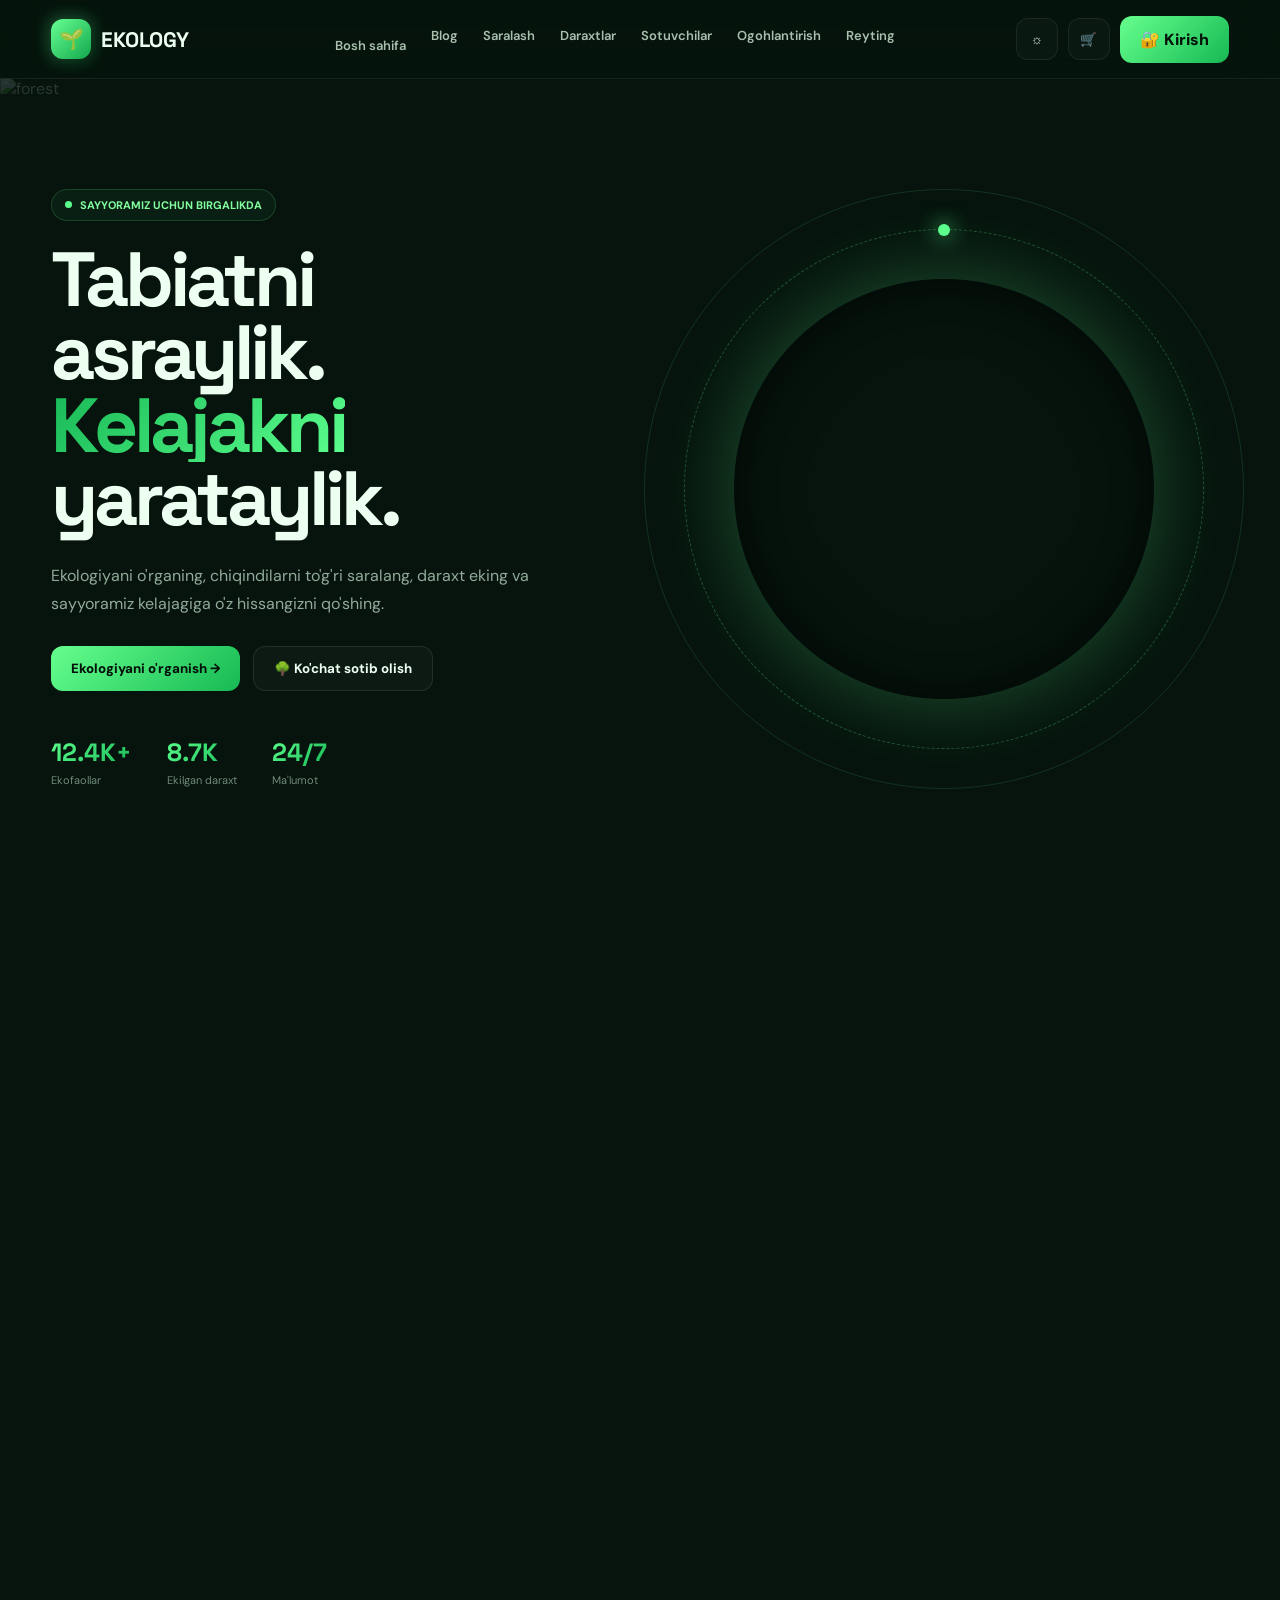
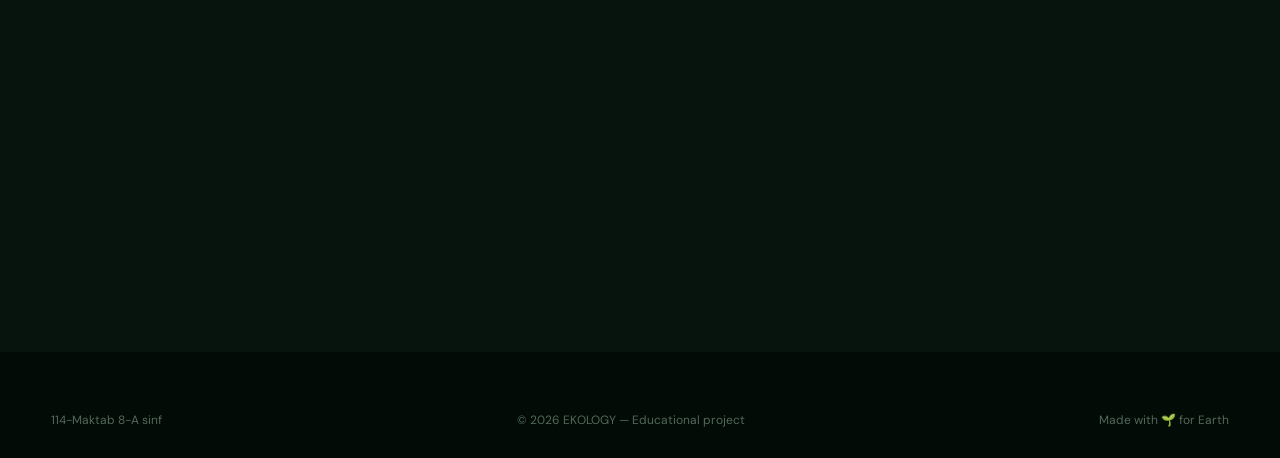
==== commit f1b83419: "qanday o'zgarish kiritganingizni yozing" ====
--- a/index2.html
+++ b/index2.html
@@ -1,3670 +1,4128 @@
 <!DOCTYPE html>
 <html lang="uz">
+
 <head>
-<meta charset="UTF-8">
-<meta name="viewport" content="width=device-width, initial-scale=1.0">
-<title>EKOLOGY — Sayyoramizni asraylik</title>
-<style>
-@import url('https://fonts.googleapis.com/css2?family=DM+Sans:wght@400;500;600;700&family=Space+Grotesk:wght@400;500;600;700&display=swap');
-
-:root{
-  --green:#5cff8d;
-  --green2:#18b957;
-  --dark:#06140d;
-  --text:#ecfff1;
-  --muted:#91aa99;
-  --line:#ffffff12;
-  --card:#0d2819;
-}
-
-*{ margin:0; padding:0; box-sizing:border-box; }
-html{ scroll-behavior:smooth; }
-
-body{
-  font-family:"DM Sans",sans-serif;
-  background:var(--dark);
-  color:var(--text);
-  overflow-x:hidden;
-}
-
-body.light{
-  --dark:#f4f8f1;
-  --text:#10281a;
-  --muted:#607569;
-  --line:#123d2915;
-  --card:#fff;
-}
-
-a{ color:inherit; text-decoration:none; }
-button{ font-family:inherit; }
-.container{ width:min(1200px,92%); margin:auto; }
-
-/* ===== SCROLL PROGRESS ===== */
-.scroll-progress{
-  position:fixed;
-  top:0; left:0;
-  height:3px;
-  width:0%;
-  background:linear-gradient(90deg,#18b957,#5cff8d);
-  z-index:2000;
-  transition:width 0.1s;
-  box-shadow:0 0 20px #5cff8d;
-}
-
-/* ===== HEADER ===== */
-header{
-  position:fixed;
-  top:0; left:0; right:0;
-  z-index:1000;
-  background:#06140d99;
-  backdrop-filter:blur(24px);
-  border-bottom:1px solid var(--line);
-  transition:all 0.4s;
-}
-
-header.scrolled{
-  background:#06140dee;
-  box-shadow:0 10px 40px #0006;
-}
-
-.nav{
-  height:78px;
-  display:flex;
-  align-items:center;
-  justify-content:space-between;
-}
-
-.logo{
-  display:flex;
-  align-items:center;
-  gap:10px;
-  font-family:"Space Grotesk";
-  font-size:21px;
-  font-weight:700;
-  cursor:pointer;
-  transition:transform 0.4s;
-}
-
-.logo:hover{ transform:scale(1.05) rotate(-2deg); }
-
-.logo-icon{
-  width:40px; height:40px;
-  display:grid;
-  place-items:center;
-  border-radius:12px;
-  background:linear-gradient(135deg,#67ff93,#13a84d);
-  color:#031108;
-  font-size:20px;
-  position:relative;
-}
-
-.logo-icon::before{
-  content:'';
-  position:absolute;
-  inset:-3px;
-  border-radius:14px;
-  background:linear-gradient(135deg,#67ff93,#13a84d);
-  opacity:0.3;
-  filter:blur(8px);
-  z-index:-1;
-  animation:logoGlow 3s ease-in-out infinite;
-}
-
-@keyframes logoGlow{
-  0%,100%{ opacity:0.3; transform:scale(1); }
-  50%{ opacity:0.6; transform:scale(1.15); }
-}
-
-.nav-links{
-  display:flex;
-  gap:25px;
-  list-style:none;
-}
-
-.nav-links a{
-  color:#a9c0af;
-  font-size:13px;
-  font-weight:600;
-  transition:all .3s;
-  padding:5px 0;
-  cursor:pointer;
-  position:relative;
-}
-
-.nav-links a::before{
-  content:'';
-  position:absolute;
-  bottom:-5px;
-  left:50%;
-  transform:translateX(-50%) scale(0);
-  width:5px;
-  height:5px;
-  border-radius:50%;
-  background:var(--green);
-  transition:transform 0.3s;
-}
-
-.nav-links a:hover::before,
-.nav-links a.active::before{
-  transform:translateX(-50%) scale(1);
-}
-
-.nav-links a:hover,
-.nav-links a.active{
-  color:var(--green);
-}
-
-.nav-right{
-  display:flex;
-  gap:10px;
-  align-items:center;
-}
-
-.icon-btn{
-  width:42px; height:42px;
-  border-radius:12px;
-  border:1px solid var(--line);
-  background:#ffffff06;
-  color:var(--text);
-  cursor:pointer;
-  transition:all 0.4s;
-  position:relative;
-}
-
-.icon-btn:hover{
-  border-color:#5cff8d;
-  transform:scale(1.1);
-}
-
-.primary{
-  border:0;
-  border-radius:12px;
-  padding:13px 20px;
-  background:linear-gradient(135deg,#65ff8d,#17b954);
-  color:#031108;
-  font-weight:800;
-  cursor:pointer;
-  transition:all .3s;
-  position:relative;
-  overflow:hidden;
-}
-
-.primary span{ position:relative; z-index:1; }
-
-.primary::before{
-  content:'';
-  position:absolute;
-  top:50%; left:50%;
-  width:0; height:0;
-  border-radius:50%;
-  background:rgba(255,255,255,0.4);
-  transform:translate(-50%,-50%);
-  transition:width 0.5s, height 0.5s;
-}
-
-.primary:hover::before{
-  width:300px; height:300px;
-}
-
-.primary:hover{
-  transform:translateY(-3px);
-  box-shadow:0 15px 35px #35e66d50;
-}
-
-.secondary{
-  padding:13px 20px;
-  border-radius:12px;
-  border:1px solid #ffffff17;
-  background:#ffffff07;
-  color:var(--text);
-  font-weight:700;
-  cursor:pointer;
-  transition:all 0.3s;
-}
-
-.secondary:hover{
-  border-color:#5cff8d;
-  color:#5cff8d;
-}
-
-.menu-toggle{
-  display:none;
-  background:none;
-  border:none;
-  color:var(--text);
-  font-size:24px;
-  cursor:pointer;
-}
-
-/* ===== PAGE SYSTEM ===== */
-.page{ display:none; min-height:100vh; padding-top:78px; }
-.page.active{ display:block; }
-
-/* ===== PAGE HERO ===== */
-.page-hero{
-  padding:80px 0;
-  position:relative;
-  text-align:center;
-}
-
-.page-hero h1{
-  font-family:"Space Grotesk";
-  font-size:clamp(42px,6vw,72px);
-  line-height:1;
-  letter-spacing:-3px;
-  margin-bottom:20px;
-}
-
-.page-hero h1 span{
-  background:linear-gradient(135deg,#18b957,#5cff8d,#18b957);
-  background-size:200% 200%;
-  -webkit-background-clip:text;
-  -webkit-text-fill-color:transparent;
-  background-clip:text;
-  animation:gradientMove 4s ease infinite;
-}
-
-@keyframes gradientMove{
-  0%,100%{ background-position:0% 50%; }
-  50%{ background-position:100% 50%; }
-}
-
-.page-hero p{
-  color:var(--muted);
-  font-size:16px;
-  line-height:1.8;
-  max-width:600px;
-  margin:0 auto;
-}
-
-.badge{
-  display:inline-flex;
-  align-items:center;
-  gap:8px;
-  padding:8px 13px;
-  border:1px solid #65ff8d2b;
-  border-radius:50px;
-  background:#65ff8d0c;
-  color:#82ff9e;
-  font-size:11px;
-  font-weight:700;
-  margin-bottom:22px;
-}
-
-.badge i{
-  width:7px; height:7px;
-  border-radius:50%;
-  background:var(--green);
-  animation:dotPulse 1.5s ease-in-out infinite;
-}
-
-@keyframes dotPulse{
-  0%,100%{ transform:scale(1); box-shadow:0 0 0 0 #5cff8d88; }
-  50%{ transform:scale(1.5); box-shadow:0 0 0 10px #5cff8d00; }
-}
-
-/* ===== SECTION ===== */
-.section{ padding:60px 0; }
-
-.section-title{
-  font-family:"Space Grotesk";
-  font-size:clamp(35px,5vw,58px);
-  letter-spacing:-3px;
-}
-
-.section-number{
-  color:#5cff8d;
-  font-size:11px;
-  letter-spacing:3px;
-  font-weight:800;
-  margin-bottom:12px;
-}
-
-/* ===== GRIDS ===== */
-.grid-3{ display:grid; grid-template-columns:repeat(3,1fr); gap:24px; }
-.grid-2{ display:grid; grid-template-columns:1fr 1fr; gap:30px; align-items:center; }
-
-/* ===== CARD ===== */
-.card{
-  background:var(--card);
-  border:1px solid var(--line);
-  border-radius:25px;
-  overflow:hidden;
-  transition:all .5s cubic-bezier(.34,1.56,.64,1);
-  cursor:pointer;
-}
-
-.card:hover{
-  transform:translateY(-12px);
-  border-color:#5cff8d66;
-  box-shadow:0 30px 80px #0006, 0 0 60px #5cff8d33;
-}
-
-.card-image{
-  height:200px;
-  position:relative;
-  overflow:hidden;
-}
-
-.card-image img{
-  width:100%;
-  height:100%;
-  object-fit:cover;
-  transition:transform 1s cubic-bezier(.34,1.56,.64,1);
-}
-
-.card:hover .card-image img{
-  transform:scale(1.15);
-}
-
-.card-image::after{
-  content:'';
-  position:absolute;
-  inset:0;
-  background:linear-gradient(180deg,transparent 40%,#0d2819 100%);
-}
-
-.card-icon-overlay{
-  position:absolute;
-  top:20px;
-  right:20px;
-  width:48px;
-  height:48px;
-  background:rgba(13,40,25,0.85);
-  backdrop-filter:blur(10px);
-  border-radius:12px;
-  display:grid;
-  place-items:center;
-  font-size:22px;
-  z-index:2;
-  transition:transform 0.4s;
-}
-
-.card:hover .card-icon-overlay{
-  transform:scale(1.15) rotate(10deg);
-}
-
-.card-body{ padding:24px; position:relative; z-index:2; }
-
-.card-tag{
-  color:#63ff8c;
-  font-size:10px;
-  font-weight:800;
-  letter-spacing:2px;
-}
-
-.card-body h3{
-  font-family:"Space Grotesk";
-  font-size:20px;
-  margin:10px 0;
-  transition:color 0.3s;
-}
-
-.card:hover .card-body h3{ color:#5cff8d; }
-
-.card-body p{
-  color:var(--muted);
-  font-size:13px;
-  line-height:1.6;
-}
-
-/* ===== HOME HERO ===== */
-.hero-home{
-  min-height:calc(100vh - 78px);
-  display:flex;
-  align-items:center;
-  padding:40px 0;
-  position:relative;
-  overflow:hidden;
-}
-
-.hero-video-bg{
-  position:absolute;
-  inset:0;
-  z-index:0;
-  overflow:hidden;
-  opacity:0.15;
-}
-
-.hero-video-bg img{
-  width:100%;
-  height:100%;
-  object-fit:cover;
-  animation:slowZoom 20s ease-in-out infinite alternate;
-}
-
-@keyframes slowZoom{
-  from{ transform:scale(1); }
-  to{ transform:scale(1.15); }
-}
-
-.hero-content{
-  display:grid;
-  grid-template-columns:1fr 1fr;
-  align-items:center;
-  gap:40px;
-  position:relative;
-  z-index:2;
-}
-
-.hero-text h1{
-  font-family:"Space Grotesk";
-  font-size:clamp(42px,6vw,80px);
-  line-height:.95;
-  letter-spacing:-4px;
-}
-
-.hero-text h1 span{
-  background:linear-gradient(135deg,#18b957,#5cff8d,#18b957);
-  background-size:200% 200%;
-  -webkit-background-clip:text;
-  -webkit-text-fill-color:transparent;
-  background-clip:text;
-  animation:gradientMove 3s ease infinite;
-  display:inline-block;
-}
-
-.hero-description{
-  color:var(--muted);
-  font-size:16px;
-  line-height:1.8;
-  max-width:550px;
-  margin:27px 0;
-}
-
-.hero-actions{ display:flex; gap:13px; flex-wrap:wrap; }
-
-.hero-stats{ display:flex; gap:35px; margin-top:45px; }
-
-.hero-stat{ transition:transform 0.3s; }
-.hero-stat:hover{ transform:translateY(-5px); }
-
-.hero-stat strong{
-  display:block;
-  font-family:"Space Grotesk";
-  font-size:25px;
-  background:linear-gradient(135deg,#5cff8d,#18b957);
-  -webkit-background-clip:text;
-  -webkit-text-fill-color:transparent;
-  background-clip:text;
-}
-
-.hero-stat span{ color:#718b79; font-size:11px; }
-
-/* ===== EARTH ===== */
-.earth-wrap{
-  height:500px;
-  display:grid;
-  place-items:center;
-  position:relative;
-}
-
-.earth-img{
-  width:min(420px,75vw);
-  height:min(420px,75vw);
-  border-radius:50%;
-  object-fit:cover;
-  box-shadow:0 0 80px #5cff8d44, inset 0 0 60px #000b;
-  animation:earthFloat 6s ease-in-out infinite;
-  position:relative;
-  z-index:1;
-}
-
-@keyframes earthFloat{
-  0%,100%{ transform:translateY(0) scale(1); }
-  50%{ transform:translateY(-15px) scale(1.02); }
-}
-
-.earth-orbit{
-  position:absolute;
-  width:min(520px,90vw);
-  height:min(520px,90vw);
-  border-radius:50%;
-  border:1px dashed #5cff8d44;
-  animation:orbitRotate 25s linear infinite;
-}
-
-.earth-orbit::before{
-  content:'';
-  position:absolute;
-  top:0;
-  left:50%;
-  width:12px;
-  height:12px;
-  border-radius:50%;
-  background:var(--green);
-  box-shadow:0 0 20px var(--green);
-  transform:translate(-50%,-50%);
-}
-
-.earth-orbit-2{
-  position:absolute;
-  width:min(600px,100vw);
-  height:min(600px,100vw);
-  border-radius:50%;
-  border:1px solid #5cff8d22;
-  animation:orbitRotate 40s linear infinite reverse;
-}
-
-@keyframes orbitRotate{
-  from{ transform:rotate(0deg); }
-  to{ transform:rotate(360deg); }
-}
-
-/* ===== HOME CARDS ===== */
-.home-cards-grid{
-  display:grid;
-  grid-template-columns:repeat(3,1fr);
-  gap:24px;
-  margin-top:40px;
-}
-
-.home-card{
-  background:var(--card);
-  border:1px solid var(--line);
-  border-radius:25px;
-  overflow:hidden;
-  transition:all .5s cubic-bezier(.34,1.56,.64,1);
-  cursor:pointer;
-  position:relative;
-}
-
-.home-card:hover{
-  transform:translateY(-10px) scale(1.02);
-  border-color:#5cff8d66;
-  box-shadow:0 30px 80px #0006, 0 0 60px #5cff8d33;
-}
-
-.home-card-image{
-  height:180px;
-  overflow:hidden;
-  position:relative;
-}
-
-.home-card-image img{
-  width:100%;
-  height:100%;
-  object-fit:cover;
-  transition:transform 1s cubic-bezier(.34,1.56,.64,1);
-}
-
-.home-card:hover .home-card-image img{
-  transform:scale(1.2) rotate(-2deg);
-}
-
-.home-card-image::after{
-  content:'';
-  position:absolute;
-  inset:0;
-  background:linear-gradient(180deg,transparent 30%,#0d2819 100%);
-}
-
-.home-card-body{
-  padding:25px 25px 30px;
-  text-align:center;
-  position:relative;
-}
-
-.home-card-icon{
-  position:absolute;
-  top:-25px;
-  left:50%;
-  transform:translateX(-50%);
-  width:50px;
-  height:50px;
-  border-radius:50%;
-  background:linear-gradient(135deg,#18b957,#5cff8d);
-  display:grid;
-  place-items:center;
-  font-size:22px;
-  box-shadow:0 10px 30px #18b95766;
-  transition:transform 0.4s;
-  z-index:2;
-}
-
-.home-card:hover .home-card-icon{
-  transform:translateX(-50%) rotate(360deg) scale(1.1);
-}
-
-.home-card h3{
-  font-family:"Space Grotesk";
-  font-size:22px;
-  margin:15px 0 12px;
-  transition:color 0.3s;
-}
-
-.home-card:hover h3{ color:#5cff8d; }
-
-.home-card p{
-  color:var(--muted);
-  font-size:13px;
-  line-height:1.6;
-  margin-bottom:20px;
-}
-
-.home-card .arrow{
-  color:var(--green);
-  font-weight:800;
-  font-size:14px;
-  display:inline-flex;
-  align-items:center;
-  gap:5px;
-  transition:gap 0.3s;
-}
-
-.home-card:hover .arrow{ gap:15px; }
-
-/* ===== SELLERS ===== */
-.sellers-grid{
-  display:grid;
-  grid-template-columns:repeat(auto-fill, minmax(280px, 1fr));
-  gap:24px;
-  margin-top:40px;
-}
-
-.seller-card{
-  background:var(--card);
-  border:1px solid var(--line);
-  border-radius:24px;
-  overflow:hidden;
-  transition:all 0.5s cubic-bezier(.34,1.56,.64,1);
-  position:relative;
-}
-
-.seller-card:hover{
-  transform:translateY(-10px);
-  border-color:#5cff8d66;
-  box-shadow:0 30px 80px #0006, 0 0 60px #5cff8d33;
-}
-
-.seller-image{
-  height:220px;
-  overflow:hidden;
-  position:relative;
-}
-
-.seller-image img{
-  width:100%;
-  height:100%;
-  object-fit:cover;
-  transition:transform 1s cubic-bezier(.34,1.56,.64,1);
-}
-
-.seller-card:hover .seller-image img{
-  transform:scale(1.15);
-}
-
-.seller-image::after{
-  content:'';
-  position:absolute;
-  inset:0;
-  background:linear-gradient(180deg,transparent 40%,#0d2819 100%);
-}
-
-.seller-badge{
-  position:absolute;
-  top:15px;
-  left:15px;
-  padding:6px 12px;
-  background:linear-gradient(135deg,#18b957,#5cff8d);
-  color:#031108;
-  border-radius:20px;
-  font-size:10px;
-  font-weight:800;
-  letter-spacing:1px;
-  z-index:2;
-}
-
-.seller-fav{
-  position:absolute;
-  top:15px;
-  right:15px;
-  width:38px;
-  height:38px;
-  border-radius:50%;
-  background:rgba(13,40,25,0.85);
-  backdrop-filter:blur(10px);
-  border:1px solid #ffffff22;
-  display:grid;
-  place-items:center;
-  font-size:16px;
-  cursor:pointer;
-  z-index:2;
-  transition:all 0.3s;
-}
-
-.seller-fav:hover,
-.seller-fav.active{
-  background:#ff4444;
-  border-color:#ff4444;
-  transform:scale(1.1);
-}
-
-.seller-body{ padding:20px 22px 24px; }
-
-.seller-name{
-  font-family:"Space Grotesk";
-  font-size:18px;
-  font-weight:700;
-  margin-bottom:6px;
-  display:flex;
-  align-items:center;
-  gap:6px;
-}
-
-.seller-name .verified{ color:#5cff8d; font-size:14px; }
-
-.seller-location{
-  color:var(--muted);
-  font-size:12px;
-  margin-bottom:12px;
-}
-
-.seller-rating{
-  display:flex;
-  align-items:center;
-  gap:8px;
-  margin-bottom:14px;
-}
-
-.seller-stars{ color:#ffd700; font-size:13px; letter-spacing:1px; }
-.seller-rating-text{ color:var(--muted); font-size:11px; }
-
-.seller-plant{
-  display:flex;
-  align-items:center;
-  gap:10px;
-  padding:10px 12px;
-  background:#ffffff05;
-  border:1px solid #ffffff0b;
-  border-radius:12px;
-  margin-bottom:14px;
-}
-
-.seller-plant-icon{ font-size:24px; }
-
-.seller-plant-info strong{
-  display:block;
-  font-size:13px;
-  margin-bottom:3px;
-}
-
-.seller-plant-info span{
-  color:var(--muted);
-  font-size:11px;
-}
-
-.seller-footer{
-  display:flex;
-  justify-content:space-between;
-  align-items:center;
-  padding-top:14px;
-  border-top:1px solid var(--line);
-}
-
-.seller-price{
-  font-family:"Space Grotesk";
-  font-size:20px;
-  font-weight:800;
-  color:#5cff8d;
-}
-
-.seller-price small{
-  font-size:11px;
-  color:var(--muted);
-  font-weight:400;
-}
-
-.seller-buy{
-  padding:10px 16px;
-  background:linear-gradient(135deg,#18b957,#5cff8d);
-  color:#031108;
-  border:none;
-  border-radius:10px;
-  font-weight:800;
-  font-size:12px;
-  cursor:pointer;
-  transition:all 0.3s;
-  font-family:inherit;
-}
-
-.seller-buy:hover{
-  transform:scale(1.05);
-  box-shadow:0 10px 25px #35e66d50;
-}
-
-.cart-count{
-  position:absolute;
-  top:-5px;
-  right:-5px;
-  width:20px;
-  height:20px;
-  border-radius:50%;
-  background:#ff4444;
-  color:#fff;
-  font-size:10px;
-  font-weight:800;
-  display:grid;
-  place-items:center;
-}
-
-.sellers-search{
-  width:100%;
-  max-width:500px;
-  margin:0 auto 30px;
-  display:block;
-  padding:16px 22px;
-  background:var(--card);
-  border:1px solid var(--line);
-  border-radius:14px;
-  color:var(--text);
-  font-family:inherit;
-  font-size:15px;
-  outline:none;
-  transition:all 0.3s;
-}
-
-.sellers-search:focus{
-  border-color:#5cff8d;
-  box-shadow:0 0 0 4px #5cff8d1a;
-}
-
-.sellers-filter{
-  display:flex;
-  gap:10px;
-  flex-wrap:wrap;
-  margin-bottom:20px;
-  justify-content:center;
-}
-
-.filter-btn{
-  padding:10px 18px;
-  background:var(--card);
-  border:1px solid var(--line);
-  border-radius:30px;
-  color:var(--text);
-  font-family:inherit;
-  font-size:13px;
-  font-weight:600;
-  cursor:pointer;
-  transition:all 0.3s;
-}
-
-.filter-btn:hover,
-.filter-btn.active{
-  background:linear-gradient(135deg,#18b957,#5cff8d);
-  color:#031108;
-  border-color:transparent;
-  transform:translateY(-2px);
-}
-
-/* ===== CART MODAL ===== */
-.cart-modal{
-  position:fixed;
-  inset:0;
-  background:rgba(3,11,6,0.95);
-  backdrop-filter:blur(20px);
-  z-index:2000;
-  display:none;
-  justify-content:flex-end;
-}
-
-.cart-modal.open{ display:flex; }
-
-.cart-panel{
-  width:100%;
-  max-width:420px;
-  height:100vh;
-  background:var(--card);
-  border-left:1px solid var(--line);
-  padding:30px;
-  overflow-y:auto;
-  animation:cartSlide 0.4s cubic-bezier(.34,1.56,.64,1);
-}
-
-@keyframes cartSlide{
-  from{ transform:translateX(100%); }
-  to{ transform:translateX(0); }
-}
-
-.cart-header{
-  display:flex;
-  justify-content:space-between;
-  align-items:center;
-  margin-bottom:25px;
-  padding-bottom:20px;
-  border-bottom:1px solid var(--line);
-}
-
-.cart-header h2{
-  font-family:"Space Grotesk";
-  font-size:24px;
-}
-
-.cart-close{
-  width:40px;
-  height:40px;
-  border-radius:10px;
-  border:1px solid var(--line);
-  background:#ffffff08;
-  color:var(--text);
-  font-size:18px;
-  cursor:pointer;
-  transition:all 0.3s;
-}
-
-.cart-close:hover{
-  background:#ff4444;
-  color:#fff;
-  transform:rotate(90deg);
-}
-
-.cart-empty{
-  text-align:center;
-  padding:60px 20px;
-  color:var(--muted);
-}
-
-.cart-empty-icon{
-  font-size:64px;
-  margin-bottom:15px;
-  opacity:0.5;
-}
-
-.cart-item{
-  display:flex;
-  gap:15px;
-  padding:15px;
-  background:#ffffff05;
-  border:1px solid var(--line);
-  border-radius:14px;
-  margin-bottom:12px;
-}
-
-.cart-item-img{
-  width:60px;
-  height:60px;
-  border-radius:10px;
-  object-fit:cover;
-}
-
-.cart-item-info{ flex:1; }
-
-.cart-item-info strong{
-  display:block;
-  font-size:14px;
-  margin-bottom:4px;
-}
-
-.cart-item-info small{
-  color:var(--muted);
-  font-size:11px;
-}
-
-.cart-item-price{
-  color:#5cff8d;
-  font-weight:800;
-  font-family:"Space Grotesk";
-  font-size:16px;
-  margin-top:6px;
-  display:block;
-}
-
-.cart-item-remove{
-  background:none;
-  border:none;
-  color:#ff6666;
-  font-size:18px;
-  cursor:pointer;
-  align-self:flex-start;
-  transition:transform 0.3s;
-}
-
-.cart-item-remove:hover{
-  transform:scale(1.2) rotate(15deg);
-}
-
-.cart-total{
-  display:flex;
-  justify-content:space-between;
-  align-items:center;
-  padding:20px 0;
-  border-top:1px solid var(--line);
-  margin-top:20px;
-}
-
-.cart-total strong{
-  font-family:"Space Grotesk";
-  font-size:20px;
-}
-
-.cart-total-price{
-  font-family:"Space Grotesk";
-  font-size:26px;
-  color:#5cff8d;
-  font-weight:800;
-}
-
-.cart-checkout{
-  width:100%;
-  padding:16px;
-  background:linear-gradient(135deg,#18b957,#5cff8d);
-  color:#031108;
-  border:none;
-  border-radius:14px;
-  font-weight:800;
-  font-size:15px;
-  cursor:pointer;
-  transition:all 0.3s;
-  font-family:inherit;
-  margin-top:10px;
-}
-
-.cart-checkout:hover{
-  transform:translateY(-3px);
-  box-shadow:0 15px 40px #35e66d50;
-}
-
-/* ===== AUTH ===== */
-.auth-page{
-  min-height:calc(100vh - 78px);
-  display:grid;
-  grid-template-columns:1fr 1fr;
-  position:relative;
-}
-
-.auth-visual{
-  position:relative;
-  overflow:hidden;
-  display:none;
-}
-
-.auth-visual::after{
-  content:'';
-  position:absolute;
-  inset:0;
-  background:linear-gradient(135deg,#06140dee 0%,#0d2819cc 50%,#18b95755 100%);
-  z-index:1;
-}
-
-.auth-visual img{
-  position:absolute;
-  inset:0;
-  width:100%;
-  height:100%;
-  object-fit:cover;
-  animation:authZoom 25s ease-in-out infinite alternate;
-}
-
-@keyframes authZoom{
-  from{ transform:scale(1); }
-  to{ transform:scale(1.2); }
-}
-
-.auth-visual-content{
-  position:relative;
-  z-index:2;
-  height:100%;
-  display:flex;
-  flex-direction:column;
-  justify-content:space-between;
-  padding:50px;
-}
-
-.auth-visual-logo{
-  display:flex;
-  align-items:center;
-  gap:12px;
-  font-family:"Space Grotesk";
-  font-size:24px;
-  font-weight:700;
-  color:#fff;
-}
-
-.auth-visual-logo .logo-icon{
-  width:44px; height:44px;
-  display:grid;
-  place-items:center;
-  border-radius:12px;
-  background:linear-gradient(135deg,#67ff93,#13a84d);
-  color:#031108;
-  font-size:22px;
-}
-
-.auth-visual-text h2{
-  font-family:"Space Grotesk";
-  font-size:42px;
-  line-height:1.1;
-  color:#fff;
-  margin-bottom:20px;
-  letter-spacing:-2px;
-}
-
-.auth-visual-text h2 span{
-  background:linear-gradient(135deg,#5cff8d,#18b957);
-  -webkit-background-clip:text;
-  -webkit-text-fill-color:transparent;
-  background-clip:text;
-}
-
-.auth-visual-text p{
-  color:#a9c0af;
-  font-size:15px;
-  line-height:1.7;
-  max-width:400px;
-}
-
-.auth-visual-stats{
-  display:flex;
-  gap:30px;
-  margin-top:30px;
-}
-
-.auth-visual-stat strong{
-  display:block;
-  font-family:"Space Grotesk";
-  font-size:28px;
-  color:#5cff8d;
-  margin-bottom:5px;
-}
-
-.auth-visual-stat span{
-  color:#718a79;
-  font-size:12px;
-}
-
-.auth-visual-footer{
-  display:flex;
-  justify-content:space-between;
-  color:#718a79;
-  font-size:12px;
-}
-
-.auth-form-side{
-  display:flex;
-  align-items:center;
-  justify-content:center;
-  padding:60px 40px;
-  position:relative;
-  background:
-    radial-gradient(circle at 20% 20%,#18b95711,transparent 50%),
-    radial-gradient(circle at 80% 80%,#5cff8d08,transparent 50%);
-}
-
-.auth-form-wrap{
-  width:100%;
-  max-width:420px;
-  position:relative;
-  z-index:1;
-}
-
-.auth-header{ margin-bottom:35px; }
-
-.auth-header-top{
-  display:flex;
-  align-items:center;
-  gap:12px;
-  margin-bottom:25px;
-}
-
-.auth-header-icon{
-  width:52px; height:52px;
-  display:grid;
-  place-items:center;
-  border-radius:16px;
-  background:linear-gradient(135deg,#67ff93,#13a84d);
-  color:#031108;
-  font-size:24px;
-}
-
-.auth-header h1{
-  font-family:"Space Grotesk";
-  font-size:32px;
-  font-weight:700;
-  line-height:1.1;
-  letter-spacing:-1.5px;
-  margin-bottom:10px;
-}
-
-.auth-header p{
-  color:var(--muted);
-  font-size:14px;
-  line-height:1.6;
-}
-
-.auth-form{ display:grid; gap:16px; }
-
-.float-input{
-  position:relative;
-  display:flex;
-  align-items:center;
-}
-
-.float-input-icon{
-  position:absolute;
-  left:18px;
-  font-size:16px;
-  color:#5cff8d;
-  z-index:2;
-  pointer-events:none;
-}
-
-.float-input input{
-  width:100%;
-  padding:22px 18px 8px 52px;
-  background:#ffffff08;
-  border:1px solid var(--line);
-  border-radius:14px;
-  color:var(--text);
-  font-family:inherit;
-  font-size:15px;
-  outline:none;
-  transition:all 0.3s;
-}
-
-.float-input label{
-  position:absolute;
-  left:52px;
-  top:50%;
-  transform:translateY(-50%);
-  color:#5c7565;
-  font-size:14px;
-  pointer-events:none;
-  transition:all 0.3s;
-  z-index:2;
-}
-
-.float-input input:focus + label,
-.float-input input:not(:placeholder-shown) + label{
-  top:12px;
-  font-size:10px;
-  color:#5cff8d;
-  font-weight:700;
-  letter-spacing:1px;
-  text-transform:uppercase;
-}
-
-.float-input input:focus{
-  border-color:#5cff8d;
-  background:#5cff8d0a;
-  box-shadow:0 0 0 4px #5cff8d15;
-}
-
-.password-eye{
-  position:absolute;
-  right:15px;
-  top:50%;
-  transform:translateY(-50%);
-  background:none;
-  border:none;
-  color:#5c7565;
-  cursor:pointer;
-  font-size:18px;
-  z-index:3;
-  padding:8px;
-}
-
-.password-eye:hover{ color:#5cff8d; }
-
-.pw-strength{
-  display:flex;
-  gap:5px;
-  margin-top:8px;
-  padding:0 4px;
-}
-
-.pw-strength-bar{
-  flex:1;
-  height:4px;
-  background:#ffffff0d;
-  border-radius:4px;
-  transition:all 0.3s;
-}
-
-.pw-strength-bar.active-weak{ background:#ff4444; }
-.pw-strength-bar.active-medium{ background:#ffaa00; }
-.pw-strength-bar.active-strong{ background:#5cff8d; }
-
-.auth-extras{
-  display:flex;
-  justify-content:space-between;
-  align-items:center;
-  font-size:13px;
-}
-
-.auth-checkbox{
-  display:flex;
-  align-items:center;
-  gap:8px;
-  cursor:pointer;
-  color:var(--muted);
-}
-
-.auth-checkbox input{
-  appearance:none;
-  width:18px;
-  height:18px;
-  border:2px solid var(--line);
-  border-radius:6px;
-  cursor:pointer;
-  position:relative;
-}
-
-.auth-checkbox input:checked{
-  background:linear-gradient(135deg,#18b957,#5cff8d);
-  border-color:#5cff8d;
-}
-
-.auth-checkbox input:checked::after{
-  content:'✓';
-  position:absolute;
-  top:50%; left:50%;
-  transform:translate(-50%,-50%);
-  color:#031108;
-  font-size:12px;
-  font-weight:900;
-}
-
-.auth-forgot{
-  color:#5cff8d;
-  font-size:13px;
-  font-weight:600;
-  cursor:pointer;
-}
-
-.auth-error{
-  padding:14px 18px;
-  background:#ff444415;
-  border:1px solid #ff444440;
-  border-radius:12px;
-  color:#ff8888;
-  font-size:13px;
-  display:none;
-  margin-bottom:16px;
-}
-
-.auth-error.show{
-  display:block;
-  animation:shake 0.5s;
-}
-
-@keyframes shake{
-  0%,100%{ transform:translateX(0); }
-  25%{ transform:translateX(-10px); }
-  75%{ transform:translateX(10px); }
-}
-
-.auth-submit{
-  padding:18px 24px;
-  border:none;
-  border-radius:14px;
-  background:linear-gradient(135deg,#65ff8d,#17b954);
-  color:#031108;
-  font-family:inherit;
-  font-weight:800;
-  font-size:15px;
-  cursor:pointer;
-  transition:all 0.4s;
-  display:flex;
-  align-items:center;
-  justify-content:center;
-  gap:10px;
-  margin-top:8px;
-}
-
-.auth-submit:hover{
-  transform:translateY(-3px);
-  box-shadow:0 20px 50px #35e66d60;
-}
-
-.auth-submit:disabled{ opacity:0.6; cursor:not-allowed; }
-
-.auth-submit .spinner{
-  width:18px;
-  height:18px;
-  border:2px solid #03110840;
-  border-top-color:#031108;
-  border-radius:50%;
-  animation:spin 0.7s linear infinite;
-  display:none;
-}
-
-.auth-submit.loading .spinner{ display:block; }
-.auth-submit.loading .btn-text{ display:none; }
-
-@keyframes spin{ to{ transform:rotate(360deg); } }
-
-.auth-alt{
-  text-align:center;
-  margin-top:25px;
-  font-size:14px;
-  color:var(--muted);
-}
-
-.auth-alt a{
-  color:#5cff8d;
-  font-weight:700;
-  cursor:pointer;
-}
-
-.auth-or{
-  display:flex;
-  align-items:center;
-  gap:15px;
-  color:#5c7565;
-  font-size:12px;
-  margin:20px 0;
-}
-
-.auth-or::before,
-.auth-or::after{
-  content:'';
-  flex:1;
-  height:1px;
-  background:var(--line);
-}
-
-.auth-socials{
-  display:grid;
-  grid-template-columns:1fr 1fr;
-  gap:10px;
-}
-
-.auth-social{
-  padding:14px;
-  background:#ffffff06;
-  border:1px solid var(--line);
-  border-radius:12px;
-  color:var(--text);
-  font-family:inherit;
-  font-size:13px;
-  font-weight:600;
-  cursor:pointer;
-  transition:all 0.3s;
-  display:flex;
-  align-items:center;
-  justify-content:center;
-  gap:8px;
-}
-
-.auth-social:hover{
-  background:#5cff8d11;
-  border-color:#5cff8d44;
-  transform:translateY(-2px);
-}
-
-/* ===== ARTICLE MODAL ===== */
-.article-modal{
-  position:fixed;
-  inset:0;
-  background:rgba(3,11,6,0.95);
-  backdrop-filter:blur(20px);
-  z-index:2000;
-  display:none;
-  justify-content:center;
-  align-items:flex-start;
-  padding:80px 20px 40px;
-  overflow-y:auto;
-}
-
-.article-modal.open{ display:flex; }
-
-.article-content{
-  background:var(--card);
-  border:1px solid var(--line);
-  border-radius:25px;
-  max-width:800px;
-  width:100%;
-  padding:50px;
-  position:relative;
-  margin:auto;
-  overflow:hidden;
-}
-
-.article-hero-img{
-  width:calc(100% + 100px);
-  height:300px;
-  margin:-50px -50px 30px;
-  object-fit:cover;
-}
-
-.article-tag{
-  display:inline-block;
-  padding:6px 14px;
-  background:linear-gradient(135deg,#18b957,#5cff8d);
-  color:#031108;
-  border-radius:20px;
-  font-size:11px;
-  font-weight:800;
-  letter-spacing:2px;
-  margin-bottom:15px;
-}
-
-.article-title{
-  font-family:"Space Grotesk";
-  font-size:clamp(28px,4vw,42px);
-  line-height:1.2;
-  margin-bottom:20px;
-}
-
-.article-meta{
-  display:flex;
-  gap:20px;
-  color:var(--muted);
-  font-size:13px;
-  padding-bottom:25px;
-  border-bottom:1px solid var(--line);
-  margin-bottom:30px;
-  flex-wrap:wrap;
-}
-
-.article-body{ font-size:16px; line-height:1.9; }
-
-.article-body h2{
-  font-family:"Space Grotesk";
-  font-size:26px;
-  margin:35px 0 15px;
-  color:#5cff8d;
-}
-
-.article-body p{ margin-bottom:18px; }
-.article-body ul, .article-body ol{ margin:15px 0 20px 25px; }
-.article-body li{ margin-bottom:10px; }
-.article-body strong{ color:#5cff8d; }
-
-.article-body blockquote{
-  border-left:4px solid #5cff8d;
-  padding:15px 25px;
-  margin:25px 0;
-  background:#5cff8d08;
-  border-radius:0 12px 12px 0;
-  font-style:italic;
-  color:#a8d8b0;
-}
-
-.article-close{
-  position:absolute;
-  top:20px; right:20px;
-  width:44px; height:44px;
-  border-radius:12px;
-  border:1px solid #ffffff22;
-  background:rgba(13,40,25,0.9);
-  color:#fff;
-  font-size:22px;
-  cursor:pointer;
-  z-index:10;
-  transition:all 0.3s;
-}
-
-.article-close:hover{
-  background:#ff4444;
-  transform:rotate(90deg);
-}
-
-/* ===== SORTING ===== */
-.factory{
-  height:420px;
-  border-radius:30px;
-  position:relative;
-  overflow:hidden;
-  border:1px solid #ffffff0d;
-}
-
-.factory img{
-  position:absolute;
-  inset:0;
-  width:100%;
-  height:100%;
-  object-fit:cover;
-  opacity:0.4;
-}
-
-.factory-overlay{
-  position:absolute;
-  inset:0;
-  background:linear-gradient(180deg,#091f13cc,#091f13ee);
-}
-
-.conveyor{
-  position:absolute;
-  left:-10%; right:-10%; bottom:100px;
-  height:90px;
-  background:repeating-linear-gradient(90deg,#162f20 0 40px,#0c1e14 40px 80px);
-  border-top:5px solid #294e37;
-  border-bottom:5px solid #294e37;
-  transform:rotate(-4deg);
-  z-index:2;
-}
-
-.trash{
-  position:absolute;
-  font-size:43px;
-  z-index:3;
-  animation:trashMove 5s linear infinite;
-}
-
-.trash1{ top:110px; }
-.trash2{ top:190px; animation-delay:1.3s; }
-.trash3{ top:75px; animation-delay:2.4s; }
-
-@keyframes trashMove{
-  from{ left:-80px; transform:rotate(0); }
-  to{ left:105%; transform:rotate(360deg); }
-}
-
-.bin{
-  position:absolute;
-  bottom:18px;
-  width:95px; height:75px;
-  border-radius:8px 8px 15px 15px;
-  display:grid;
-  place-items:center;
-  font-size:25px;
-  z-index:2;
-  border-top:5px solid;
-}
-
-.bin1{ left:10%; background:#174b2a; border-color:#4c9c61; }
-.bin2{ left:42%; background:#245d75; border-color:#4c9c9c; }
-.bin3{ right:10%; background:#71652a; border-color:#9c9c4c; }
-
-.sort-list{ margin-top:30px; display:grid; gap:10px; }
-
-.sort-item{
-  display:flex;
-  align-items:center;
-  gap:14px;
-  padding:14px;
-  background:#ffffff05;
-  border:1px solid #ffffff0b;
-  border-radius:14px;
-  transition:all 0.3s;
-}
-
-.sort-item:hover{
-  background:#5cff8d11;
-  border-color:#5cff8d44;
-  transform:translateX(10px);
-}
-
-.sort-icon{
-  width:45px; height:45px;
-  display:grid;
-  place-items:center;
-  background:#ffffff08;
-  border-radius:12px;
-  font-size:22px;
-}
-
-/* ===== FOREST ===== */
-.forest-3d-wrap{
-  position:relative;
-  height:500px;
-  border-radius:35px;
-  overflow:hidden;
-  background:linear-gradient(180deg,#87CEEB 0%,#b8e0f0 50%,#7fbf6a 100%);
-  cursor:grab;
-  box-shadow:0 30px 80px #00000030;
-}
-
-.forest-3d-wrap canvas{ display:block; }
-
-.forest-hint{
-  position:absolute;
-  bottom:20px;
-  left:50%;
-  transform:translateX(-50%);
-  background:rgba(0,0,0,0.7);
-  color:#fff;
-  padding:10px 20px;
-  border-radius:30px;
-  font-size:12px;
-  z-index:10;
-}
-
-.tree-stats-grid{
-  display:grid;
-  grid-template-columns:repeat(4,1fr);
-  gap:15px;
-  margin-top:25px;
-}
-
-.tree-stat-card{
-  padding:20px;
-  background:var(--card);
-  border:1px solid var(--line);
-  border-radius:20px;
-  text-align:center;
-  transition:all 0.3s;
-}
-
-.tree-stat-card:hover{
-  transform:translateY(-5px);
-  border-color:#5cff8d44;
-}
-
-.tree-stat-icon{ font-size:32px; margin-bottom:8px; }
-
-.tree-stat-card strong{
-  display:block;
-  font-family:"Space Grotesk";
-  font-size:26px;
-  color:#5cff8d;
-}
-
-.tree-stat-card span{
-  color:var(--muted);
-  font-size:11px;
-}
-
-.plant-btn-wrap{
-  margin-top:25px;
-  display:flex;
-  gap:12px;
-  flex-wrap:wrap;
-  justify-content:center;
-}
-
-.plant-btn{
-  padding:15px 25px;
-  border:none;
-  border-radius:14px;
-  background:linear-gradient(135deg,#18b957,#5cff8d);
-  color:#031108;
-  font-weight:800;
-  font-size:14px;
-  cursor:pointer;
-  transition:all .3s;
-}
-
-.plant-btn:hover{
-  transform:translateY(-3px);
-  box-shadow:0 10px 30px #35e66d50;
-}
-
-/* ===== ALERTS ===== */
-.alert-section{
-  background:#f5faf5;
-  color:#10281a;
-  border-radius:30px;
-  padding:40px;
-}
-
-.alert-grid{
-  display:grid;
-  grid-template-columns:repeat(3,1fr);
-  gap:18px;
-}
-
-.alert-card{
-  border-radius:25px;
-  background:#fff;
-  border:1px solid #dce9de;
-  transition:all .4s;
-  overflow:hidden;
-}
-
-.alert-card:hover{
-  transform:translateY(-8px);
-  box-shadow:0 20px 50px #214c2a20;
-}
-
-.alert-image{ height:140px; overflow:hidden; }
-.alert-image img{ width:100%; height:100%; object-fit:cover; transition:transform 0.6s; }
-.alert-card:hover .alert-image img{ transform:scale(1.15); }
-
-.alert-body{ padding:20px 25px 25px; }
-
-.alert-top{
-  display:flex;
-  justify-content:space-between;
-  align-items:center;
-  margin-bottom:15px;
-}
-
-.alert-icon{ font-size:32px; }
-
-.status{
-  font-size:9px;
-  padding:6px 9px;
-  border-radius:30px;
-  font-weight:800;
-}
-
-.red{ background:#ffe4e1; color:#bb392f; }
-.orange{ background:#fff0d5; color:#a86c15; }
-.blue{ background:#dff2ff; color:#2075a0; }
-
-.alert-card h3{
-  font-family:"Space Grotesk";
-  font-size:20px;
-  margin-bottom:10px;
-  color:#10281a;
-}
-
-.alert-card p{
-  color:#6b7d71;
-  font-size:13px;
-  line-height:1.7;
-}
-
-/* ===== LEADERBOARD ===== */
-.lb-stats{
-  display:grid;
-  grid-template-columns:repeat(4,1fr);
-  gap:15px;
-  margin-bottom:50px;
-}
-
-.lb-stat{
-  padding:25px;
-  background:var(--card);
-  border:1px solid var(--line);
-  border-radius:20px;
-  transition:all 0.3s;
-}
-
-.lb-stat:hover{
-  transform:translateY(-5px);
-  border-color:#5cff8d44;
-}
-
-.lb-stat strong{
-  display:block;
-  font-family:"Space Grotesk";
-  font-size:36px;
-  color:#5cff8d;
-}
-
-.lb-stat span{ color:var(--muted); font-size:12px; }
-
-.podium{
-  display:grid;
-  grid-template-columns:1fr 1.2fr 1fr;
-  gap:20px;
-  align-items:end;
-  margin-bottom:50px;
-}
-
-.podium-item{
-  background:var(--card);
-  border:1px solid var(--line);
-  border-radius:22px;
-  padding:25px 20px;
-  text-align:center;
-  position:relative;
-}
-
-.podium-item.first{
-  padding:35px 20px;
-  border-color:#ffd70055;
-  box-shadow:0 0 60px #ffd70022;
-}
-
-.podium-avatar{
-  width:70px; height:70px;
-  border-radius:50%;
-  display:grid;
-  place-items:center;
-  margin:0 auto 10px;
-  font-family:"Space Grotesk";
-  font-size:28px;
-  font-weight:800;
-  color:#031108;
-  background:linear-gradient(135deg,#18b957,#5cff8d);
-}
-
-.podium-item.first .podium-avatar{
-  background:linear-gradient(135deg,#ffd700,#ffaa00);
-}
-
-.podium-name{
-  font-family:"Space Grotesk";
-  font-size:15px;
-  font-weight:700;
-  margin-bottom:6px;
-}
-
-.podium-count{ color:#8fd8a0; font-size:12px; margin-bottom:8px; }
-
-.podium-prize{
-  font-family:"Space Grotesk";
-  font-size:22px;
-  font-weight:800;
-  color:#5cff8d;
-}
-
-.podium-medal{ font-size:32px; margin-bottom:5px; }
-
-.lb-controls{
-  display:flex;
-  gap:12px;
-  margin-bottom:20px;
-  flex-wrap:wrap;
-}
-
-.lb-search{
-  flex:1;
-  min-width:250px;
-  padding:14px 18px;
-  background:var(--card);
-  border:1px solid var(--line);
-  border-radius:12px;
-  color:var(--text);
-  font-family:inherit;
-  outline:none;
-}
-
-.lb-search:focus{ border-color:#5cff8d; }
-
-.lb-filter{
-  padding:14px 18px;
-  background:var(--card);
-  border:1px solid var(--line);
-  border-radius:12px;
-  color:var(--text);
-  font-family:inherit;
-  cursor:pointer;
-}
-
-.leaderboard-table{
-  border:1px solid var(--line);
-  border-radius:20px;
-  overflow:hidden;
-  background:var(--card);
-}
-
-.lb-header{
-  display:grid;
-  grid-template-columns:70px 1fr 140px 160px;
-  padding:18px 25px;
-  background:#0d2819;
-  color:#718a79;
-  font-size:11px;
-  letter-spacing:2px;
-  font-weight:800;
-}
-
-.lb-row{
-  display:grid;
-  grid-template-columns:70px 1fr 140px 160px;
-  padding:16px 25px;
-  align-items:center;
-  border-bottom:1px solid var(--line);
-  transition:all 0.3s;
-}
-
-.lb-row:hover{
-  background:#5cff8d08;
-}
-
-.lb-row:last-child{ border-bottom:0; }
-
-.lb-rank{
-  width:42px; height:42px;
-  display:grid;
-  place-items:center;
-  border-radius:10px;
-  background:#ffffff08;
-  font-weight:800;
-}
-
-.lb-rank.gold{ background:linear-gradient(135deg,#ffd700,#ffaa00); color:#031108; font-size:20px; }
-.lb-rank.silver{ background:linear-gradient(135deg,#e0e0e0,#a0a0a0); color:#031108; font-size:20px; }
-.lb-rank.bronze{ background:linear-gradient(135deg,#e0a060,#b07030); color:#031108; font-size:20px; }
-
-.lb-name{
-  display:flex;
-  align-items:center;
-  gap:12px;
-  font-weight:600;
-  font-size:14px;
-}
-
-.lb-avatar{
-  width:38px; height:38px;
-  border-radius:50%;
-  display:grid;
-  place-items:center;
-  background:linear-gradient(135deg,#18b957,#5cff8d);
-  color:#031108;
-  font-weight:800;
-  flex-shrink:0;
-}
-
-.lb-name-text{ display:flex; flex-direction:column; }
-.lb-name-text small{ color:#5c7565; font-size:10px; }
-
-.lb-count{ color:#8fd8a0; font-weight:600; }
-.lb-prize{ font-family:"Space Grotesk"; font-weight:800; color:#5cff8d; }
-
-.pagination{
-  display:flex;
-  justify-content:center;
-  gap:8px;
-  margin-top:30px;
-  flex-wrap:wrap;
-}
-
-.page-btn{
-  min-width:42px;
-  height:42px;
-  padding:0 14px;
-  border-radius:10px;
-  border:1px solid var(--line);
-  background:var(--card);
-  color:var(--text);
-  font-weight:700;
-  cursor:pointer;
-  transition:all 0.3s;
-}
-
-.page-btn.active{
-  background:linear-gradient(135deg,#18b957,#5cff8d);
-  color:#031108;
-}
-
-.page-btn:disabled{ opacity:0.3; cursor:not-allowed; }
-
-/* ===== FOOTER ===== */
-footer{
-  background:#030b06;
-  padding:60px 0 30px;
-  margin-top:60px;
-}
-
-.footer-bottom{
-  display:flex;
-  justify-content:space-between;
-  color:#52695b;
-  font-size:12px;
-}
-
-/* ===== REVEAL ===== */
-.reveal-on-scroll{
-  opacity:0;
-  transform:translateY(60px);
-  transition:opacity 1s, transform 1s;
-}
-
-.reveal-on-scroll.visible{
-  opacity:1;
-  transform:translateY(0);
-}
-
-/* ===== RESPONSIVE ===== */
-@media(max-width:900px){
-  .nav-links{
-    display:none;
-    position:absolute;
-    top:78px;
-    left:0; right:0;
-    flex-direction:column;
-    background:#06140dfa;
-    padding:20px;
-    gap:15px;
-    border-bottom:1px solid var(--line);
-  }
-  .nav-links.open{ display:flex; }
-  .menu-toggle{ display:block; }
-  .grid-3, .grid-2{ grid-template-columns:1fr; }
-  .home-cards-grid{ grid-template-columns:1fr; }
-  .hero-content{ grid-template-columns:1fr; }
-  .earth-wrap{ height:400px; }
-  .lb-stats{ grid-template-columns:1fr 1fr; }
-  .podium{ grid-template-columns:1fr; }
-  .alert-grid{ grid-template-columns:1fr; }
-  .tree-stats-grid{ grid-template-columns:1fr 1fr; }
-  .lb-header, .lb-row{ grid-template-columns:60px 1fr 100px; }
-  .lb-prize, .lb-header div:nth-child(4){ display:none; }
-  .auth-page{ grid-template-columns:1fr; }
-  .auth-visual{ display:none !important; }
-}
-
-@media(min-width:901px){
-  .auth-visual{ display:block; }
-}
-</style>
+  <meta charset="UTF-8">
+  <meta name="viewport" content="width=device-width, initial-scale=1.0">
+  <title>EKOLOGY — Sayyoramizni asraylik</title>
+  <style>
+    @import url('https://fonts.googleapis.com/css2?family=DM+Sans:wght@400;500;600;700&family=Space+Grotesk:wght@400;500;600;700&display=swap');
+
+    .ism-familiya {
+      font-size: 13px;
+    }
+
+    :root {
+      --green: #5cff8d;
+      --green2: #18b957;
+      --dark: #06140d;
+      --text: #ecfff1;
+      --muted: #91aa99;
+      --line: #ffffff12;
+      --card: #0d2819;
+    }
+
+    * {
+      margin: 0;
+      padding: 0;
+      box-sizing: border-box;
+    }
+
+    html {
+      scroll-behavior: smooth;
+    }
+
+    body {
+      font-family: "DM Sans", sans-serif;
+      background: var(--dark);
+      color: var(--text);
+      overflow-x: hidden;
+    }
+
+    body.light {
+      --dark: #f4f8f1;
+      --text: #10281a;
+      --muted: #607569;
+      --line: #123d2915;
+      --card: #fff;
+    }
+
+    a {
+      color: inherit;
+      text-decoration: none;
+    }
+
+    button {
+      font-family: inherit;
+    }
+
+    .container {
+      width: min(1200px, 92%);
+      margin: auto;
+    }
+
+    /* ===== SCROLL PROGRESS ===== */
+    .scroll-progress {
+      position: fixed;
+      top: 0;
+      left: 0;
+      height: 3px;
+      width: 0%;
+      background: linear-gradient(90deg, #18b957, #5cff8d);
+      z-index: 2000;
+      transition: width 0.1s;
+      box-shadow: 0 0 20px #5cff8d;
+    }
+
+    /* ===== HEADER ===== */
+    header {
+      position: fixed;
+      top: 0;
+      left: 0;
+      right: 0;
+      z-index: 1000;
+      background: #06140d99;
+      backdrop-filter: blur(24px);
+      border-bottom: 1px solid var(--line);
+      transition: all 0.4s;
+    }
+
+    header.scrolled {
+      background: #06140dee;
+      box-shadow: 0 10px 40px #0006;
+    }
+
+    .nav {
+      height: 78px;
+      display: flex;
+      align-items: center;
+      justify-content: space-between;
+    }
+
+    .logo {
+      display: flex;
+      align-items: center;
+      gap: 10px;
+      font-family: "Space Grotesk";
+      font-size: 21px;
+      font-weight: 700;
+      cursor: pointer;
+      transition: transform 0.4s;
+    }
+
+    .logo:hover {
+      transform: scale(1.05) rotate(-2deg);
+    }
+
+    .logo-icon {
+      width: 40px;
+      height: 40px;
+      display: grid;
+      place-items: center;
+      border-radius: 12px;
+      background: linear-gradient(135deg, #67ff93, #13a84d);
+      color: #031108;
+      font-size: 20px;
+      position: relative;
+    }
+
+    .logo-icon::before {
+      content: '';
+      position: absolute;
+      inset: -3px;
+      border-radius: 14px;
+      background: linear-gradient(135deg, #67ff93, #13a84d);
+      opacity: 0.3;
+      filter: blur(8px);
+      z-index: -1;
+      animation: logoGlow 3s ease-in-out infinite;
+    }
+
+    @keyframes logoGlow {
+
+      0%,
+      100% {
+        opacity: 0.3;
+        transform: scale(1);
+      }
+
+      50% {
+        opacity: 0.6;
+        transform: scale(1.15);
+      }
+    }
+
+    .nav-links {
+      display: flex;
+      gap: 25px;
+      list-style: none;
+    }
+
+    .nav-links a {
+      color: #a9c0af;
+      font-size: 13px;
+      font-weight: 600;
+      transition: all .3s;
+      padding: 5px 0;
+      cursor: pointer;
+      position: relative;
+    }
+
+    .nav-links a::before {
+      content: '';
+      position: absolute;
+      bottom: -5px;
+      left: 50%;
+      transform: translateX(-50%) scale(0);
+      width: 5px;
+      height: 5px;
+      border-radius: 50%;
+      background: var(--green);
+      transition: transform 0.3s;
+    }
+
+    .nav-links a:hover::before,
+    .nav-links a.active::before {
+      transform: translateX(-50%) scale(1);
+    }
+
+    .nav-links a:hover,
+    .nav-links a.active {
+      color: var(--green);
+    }
+
+    .nav-right {
+      display: flex;
+      gap: 10px;
+      align-items: center;
+    }
+
+    .icon-btn {
+      width: 42px;
+      height: 42px;
+      border-radius: 12px;
+      border: 1px solid var(--line);
+      background: #ffffff06;
+      color: var(--text);
+      cursor: pointer;
+      transition: all 0.4s;
+      position: relative;
+    }
+
+    .icon-btn:hover {
+      border-color: #5cff8d;
+      transform: scale(1.1);
+    }
+
+    .primary {
+      border: 0;
+      border-radius: 12px;
+      padding: 13px 20px;
+      background: linear-gradient(135deg, #65ff8d, #17b954);
+      color: #031108;
+      font-weight: 800;
+      cursor: pointer;
+      transition: all .3s;
+      position: relative;
+      overflow: hidden;
+    }
+
+    .primary span {
+      position: relative;
+      z-index: 1;
+    }
+
+    .primary::before {
+      content: '';
+      position: absolute;
+      top: 50%;
+      left: 50%;
+      width: 0;
+      height: 0;
+      border-radius: 50%;
+      background: rgba(255, 255, 255, 0.4);
+      transform: translate(-50%, -50%);
+      transition: width 0.5s, height 0.5s;
+    }
+
+    .primary:hover::before {
+      width: 300px;
+      height: 300px;
+    }
+
+    .primary:hover {
+      transform: translateY(-3px);
+      box-shadow: 0 15px 35px #35e66d50;
+    }
+
+    .secondary {
+      padding: 13px 20px;
+      border-radius: 12px;
+      border: 1px solid #ffffff17;
+      background: #ffffff07;
+      color: var(--text);
+      font-weight: 700;
+      cursor: pointer;
+      transition: all 0.3s;
+    }
+
+    .secondary:hover {
+      border-color: #5cff8d;
+      color: #5cff8d;
+    }
+
+    .menu-toggle {
+      display: none;
+      background: none;
+      border: none;
+      color: var(--text);
+      font-size: 24px;
+      cursor: pointer;
+    }
+
+    /* ===== PAGE SYSTEM ===== */
+    .page {
+      display: none;
+      min-height: 100vh;
+      padding-top: 78px;
+    }
+
+    .page.active {
+      display: block;
+    }
+
+    /* ===== PAGE HERO ===== */
+    .page-hero {
+      padding: 80px 0;
+      position: relative;
+      text-align: center;
+    }
+
+    .page-hero h1 {
+      font-family: "Space Grotesk";
+      font-size: clamp(42px, 6vw, 72px);
+      line-height: 1;
+      letter-spacing: -3px;
+      margin-bottom: 20px;
+    }
+
+    .page-hero h1 span {
+      background: linear-gradient(135deg, #18b957, #5cff8d, #18b957);
+      background-size: 200% 200%;
+      -webkit-background-clip: text;
+      -webkit-text-fill-color: transparent;
+      background-clip: text;
+      animation: gradientMove 4s ease infinite;
+    }
+
+    @keyframes gradientMove {
+
+      0%,
+      100% {
+        background-position: 0% 50%;
+      }
+
+      50% {
+        background-position: 100% 50%;
+      }
+    }
+
+    .page-hero p {
+      color: var(--muted);
+      font-size: 16px;
+      line-height: 1.8;
+      max-width: 600px;
+      margin: 0 auto;
+    }
+
+    .badge {
+      display: inline-flex;
+      align-items: center;
+      gap: 8px;
+      padding: 8px 13px;
+      border: 1px solid #65ff8d2b;
+      border-radius: 50px;
+      background: #65ff8d0c;
+      color: #82ff9e;
+      font-size: 11px;
+      font-weight: 700;
+      margin-bottom: 22px;
+    }
+
+    .badge i {
+      width: 7px;
+      height: 7px;
+      border-radius: 50%;
+      background: var(--green);
+      animation: dotPulse 1.5s ease-in-out infinite;
+    }
+
+    @keyframes dotPulse {
+
+      0%,
+      100% {
+        transform: scale(1);
+        box-shadow: 0 0 0 0 #5cff8d88;
+      }
+
+      50% {
+        transform: scale(1.5);
+        box-shadow: 0 0 0 10px #5cff8d00;
+      }
+    }
+
+    /* ===== SECTION ===== */
+    .section {
+      padding: 60px 0;
+    }
+
+    .section-title {
+      font-family: "Space Grotesk";
+      font-size: clamp(35px, 5vw, 58px);
+      letter-spacing: -3px;
+    }
+
+    .section-number {
+      color: #5cff8d;
+      font-size: 11px;
+      letter-spacing: 3px;
+      font-weight: 800;
+      margin-bottom: 12px;
+    }
+
+    /* ===== GRIDS ===== */
+    .grid-3 {
+      display: grid;
+      grid-template-columns: repeat(3, 1fr);
+      gap: 24px;
+    }
+
+    .grid-2 {
+      display: grid;
+      grid-template-columns: 1fr 1fr;
+      gap: 30px;
+      align-items: center;
+    }
+
+    /* ===== CARD ===== */
+    .card {
+      background: var(--card);
+      border: 1px solid var(--line);
+      border-radius: 25px;
+      overflow: hidden;
+      transition: all .5s cubic-bezier(.34, 1.56, .64, 1);
+      cursor: pointer;
+    }
+
+    .card:hover {
+      transform: translateY(-12px);
+      border-color: #5cff8d66;
+      box-shadow: 0 30px 80px #0006, 0 0 60px #5cff8d33;
+    }
+
+    .card-image {
+      height: 200px;
+      position: relative;
+      overflow: hidden;
+    }
+
+    .card-image img {
+      width: 100%;
+      height: 100%;
+      object-fit: cover;
+      transition: transform 1s cubic-bezier(.34, 1.56, .64, 1);
+    }
+
+    .card:hover .card-image img {
+      transform: scale(1.15);
+    }
+
+    .card-image::after {
+      content: '';
+      position: absolute;
+      inset: 0;
+      background: linear-gradient(180deg, transparent 40%, #0d2819 100%);
+    }
+
+    .card-icon-overlay {
+      position: absolute;
+      top: 20px;
+      right: 20px;
+      width: 48px;
+      height: 48px;
+      background: rgba(13, 40, 25, 0.85);
+      backdrop-filter: blur(10px);
+      border-radius: 12px;
+      display: grid;
+      place-items: center;
+      font-size: 22px;
+      z-index: 2;
+      transition: transform 0.4s;
+    }
+
+    .card:hover .card-icon-overlay {
+      transform: scale(1.15) rotate(10deg);
+    }
+
+    .card-body {
+      padding: 24px;
+      position: relative;
+      z-index: 2;
+    }
+
+    .card-tag {
+      color: #63ff8c;
+      font-size: 10px;
+      font-weight: 800;
+      letter-spacing: 2px;
+    }
+
+    .card-body h3 {
+      font-family: "Space Grotesk";
+      font-size: 20px;
+      margin: 10px 0;
+      transition: color 0.3s;
+    }
+
+    .card:hover .card-body h3 {
+      color: #5cff8d;
+    }
+
+    .card-body p {
+      color: var(--muted);
+      font-size: 13px;
+      line-height: 1.6;
+    }
+
+    /* ===== HOME HERO ===== */
+    .hero-home {
+      min-height: calc(100vh - 78px);
+      display: flex;
+      align-items: center;
+      padding: 40px 0;
+      position: relative;
+      overflow: hidden;
+    }
+
+    .hero-video-bg {
+      position: absolute;
+      inset: 0;
+      z-index: 0;
+      overflow: hidden;
+      opacity: 0.15;
+    }
+
+    .hero-video-bg img {
+      width: 100%;
+      height: 100%;
+      object-fit: cover;
+      animation: slowZoom 20s ease-in-out infinite alternate;
+    }
+
+    @keyframes slowZoom {
+      from {
+        transform: scale(1);
+      }
+
+      to {
+        transform: scale(1.15);
+      }
+    }
+
+    .hero-content {
+      display: grid;
+      grid-template-columns: 1fr 1fr;
+      align-items: center;
+      gap: 40px;
+      position: relative;
+      z-index: 2;
+    }
+
+    .hero-text h1 {
+      font-family: "Space Grotesk";
+      font-size: clamp(42px, 6vw, 80px);
+      line-height: .95;
+      letter-spacing: -4px;
+    }
+
+    .hero-text h1 span {
+      background: linear-gradient(135deg, #18b957, #5cff8d, #18b957);
+      background-size: 200% 200%;
+      -webkit-background-clip: text;
+      -webkit-text-fill-color: transparent;
+      background-clip: text;
+      animation: gradientMove 3s ease infinite;
+      display: inline-block;
+    }
+
+    .hero-description {
+      color: var(--muted);
+      font-size: 16px;
+      line-height: 1.8;
+      max-width: 550px;
+      margin: 27px 0;
+    }
+
+    .hero-actions {
+      display: flex;
+      gap: 13px;
+      flex-wrap: wrap;
+    }
+
+    .hero-stats {
+      display: flex;
+      gap: 35px;
+      margin-top: 45px;
+    }
+
+    .hero-stat {
+      transition: transform 0.3s;
+    }
+
+    .hero-stat:hover {
+      transform: translateY(-5px);
+    }
+
+    .hero-stat strong {
+      display: block;
+      font-family: "Space Grotesk";
+      font-size: 25px;
+      background: linear-gradient(135deg, #5cff8d, #18b957);
+      -webkit-background-clip: text;
+      -webkit-text-fill-color: transparent;
+      background-clip: text;
+    }
+
+    .hero-stat span {
+      color: #718b79;
+      font-size: 11px;
+    }
+
+    /* ===== EARTH ===== */
+    .earth-wrap {
+      height: 500px;
+      display: grid;
+      place-items: center;
+      position: relative;
+    }
+
+    .earth-img {
+      width: min(420px, 75vw);
+      height: min(420px, 75vw);
+      border-radius: 50%;
+      object-fit: cover;
+      box-shadow: 0 0 80px #5cff8d44, inset 0 0 60px #000b;
+      animation: earthFloat 6s ease-in-out infinite;
+      position: relative;
+      z-index: 1;
+    }
+
+    @keyframes earthFloat {
+
+      0%,
+      100% {
+        transform: translateY(0) scale(1);
+      }
+
+      50% {
+        transform: translateY(-15px) scale(1.02);
+      }
+    }
+
+    .earth-orbit {
+      position: absolute;
+      width: min(520px, 90vw);
+      height: min(520px, 90vw);
+      border-radius: 50%;
+      border: 1px dashed #5cff8d44;
+      animation: orbitRotate 25s linear infinite;
+    }
+
+    .earth-orbit::before {
+      content: '';
+      position: absolute;
+      top: 0;
+      left: 50%;
+      width: 12px;
+      height: 12px;
+      border-radius: 50%;
+      background: var(--green);
+      box-shadow: 0 0 20px var(--green);
+      transform: translate(-50%, -50%);
+    }
+
+    .earth-orbit-2 {
+      position: absolute;
+      width: min(600px, 100vw);
+      height: min(600px, 100vw);
+      border-radius: 50%;
+      border: 1px solid #5cff8d22;
+      animation: orbitRotate 40s linear infinite reverse;
+    }
+
+    @keyframes orbitRotate {
+      from {
+        transform: rotate(0deg);
+      }
+
+      to {
+        transform: rotate(360deg);
+      }
+    }
+
+    /* ===== HOME CARDS ===== */
+    .home-cards-grid {
+      display: grid;
+      grid-template-columns: repeat(3, 1fr);
+      gap: 24px;
+      margin-top: 40px;
+    }
+
+    .home-card {
+      background: var(--card);
+      border: 1px solid var(--line);
+      border-radius: 25px;
+      overflow: hidden;
+      transition: all .5s cubic-bezier(.34, 1.56, .64, 1);
+      cursor: pointer;
+      position: relative;
+    }
+
+    .home-card:hover {
+      transform: translateY(-10px) scale(1.02);
+      border-color: #5cff8d66;
+      box-shadow: 0 30px 80px #0006, 0 0 60px #5cff8d33;
+    }
+
+    .home-card-image {
+      height: 180px;
+      overflow: hidden;
+      position: relative;
+    }
+
+    .home-card-image img {
+      width: 100%;
+      height: 100%;
+      object-fit: cover;
+      transition: transform 1s cubic-bezier(.34, 1.56, .64, 1);
+    }
+
+    .home-card:hover .home-card-image img {
+      transform: scale(1.2) rotate(-2deg);
+    }
+
+    .home-card-image::after {
+      content: '';
+      position: absolute;
+      inset: 0;
+      background: linear-gradient(180deg, transparent 30%, #0d2819 100%);
+    }
+
+    .home-card-body {
+      padding: 25px 25px 30px;
+      text-align: center;
+      position: relative;
+    }
+
+    .home-card-icon {
+      position: absolute;
+      top: -25px;
+      left: 50%;
+      transform: translateX(-50%);
+      width: 50px;
+      height: 50px;
+      border-radius: 50%;
+      background: linear-gradient(135deg, #18b957, #5cff8d);
+      display: grid;
+      place-items: center;
+      font-size: 22px;
+      box-shadow: 0 10px 30px #18b95766;
+      transition: transform 0.4s;
+      z-index: 2;
+    }
+
+    .home-card:hover .home-card-icon {
+      transform: translateX(-50%) rotate(360deg) scale(1.1);
+    }
+
+    .home-card h3 {
+      font-family: "Space Grotesk";
+      font-size: 22px;
+      margin: 15px 0 12px;
+      transition: color 0.3s;
+    }
+
+    .home-card:hover h3 {
+      color: #5cff8d;
+    }
+
+    .home-card p {
+      color: var(--muted);
+      font-size: 13px;
+      line-height: 1.6;
+      margin-bottom: 20px;
+    }
+
+    .home-card .arrow {
+      color: var(--green);
+      font-weight: 800;
+      font-size: 14px;
+      display: inline-flex;
+      align-items: center;
+      gap: 5px;
+      transition: gap 0.3s;
+    }
+
+    .home-card:hover .arrow {
+      gap: 15px;
+    }
+
+    /* ===== SELLERS ===== */
+    .sellers-grid {
+      display: grid;
+      grid-template-columns: repeat(auto-fill, minmax(280px, 1fr));
+      gap: 24px;
+      margin-top: 40px;
+    }
+
+    .seller-card {
+      background: var(--card);
+      border: 1px solid var(--line);
+      border-radius: 24px;
+      overflow: hidden;
+      transition: all 0.5s cubic-bezier(.34, 1.56, .64, 1);
+      position: relative;
+    }
+
+    .seller-card:hover {
+      transform: translateY(-10px);
+      border-color: #5cff8d66;
+      box-shadow: 0 30px 80px #0006, 0 0 60px #5cff8d33;
+    }
+
+    .seller-image {
+      height: 220px;
+      overflow: hidden;
+      position: relative;
+    }
+
+    .seller-image img {
+      width: 100%;
+      height: 100%;
+      object-fit: cover;
+      transition: transform 1s cubic-bezier(.34, 1.56, .64, 1);
+    }
+
+    .seller-card:hover .seller-image img {
+      transform: scale(1.15);
+    }
+
+    .seller-image::after {
+      content: '';
+      position: absolute;
+      inset: 0;
+      background: linear-gradient(180deg, transparent 40%, #0d2819 100%);
+    }
+
+    .seller-badge {
+      position: absolute;
+      top: 15px;
+      left: 15px;
+      padding: 6px 12px;
+      background: linear-gradient(135deg, #18b957, #5cff8d);
+      color: #031108;
+      border-radius: 20px;
+      font-size: 10px;
+      font-weight: 800;
+      letter-spacing: 1px;
+      z-index: 2;
+    }
+
+    .seller-fav {
+      position: absolute;
+      top: 15px;
+      right: 15px;
+      width: 38px;
+      height: 38px;
+      border-radius: 50%;
+      background: rgba(13, 40, 25, 0.85);
+      backdrop-filter: blur(10px);
+      border: 1px solid #ffffff22;
+      display: grid;
+      place-items: center;
+      font-size: 16px;
+      cursor: pointer;
+      z-index: 2;
+      transition: all 0.3s;
+    }
+
+    .seller-fav:hover,
+    .seller-fav.active {
+      background: #ff4444;
+      border-color: #ff4444;
+      transform: scale(1.1);
+    }
+
+    .seller-body {
+      padding: 20px 22px 24px;
+    }
+
+    .seller-name {
+      font-family: "Space Grotesk";
+      font-size: 18px;
+      font-weight: 700;
+      margin-bottom: 6px;
+      display: flex;
+      align-items: center;
+      gap: 6px;
+    }
+
+    .seller-name .verified {
+      color: #5cff8d;
+      font-size: 14px;
+    }
+
+    .seller-location {
+      color: var(--muted);
+      font-size: 12px;
+      margin-bottom: 12px;
+    }
+
+    .seller-rating {
+      display: flex;
+      align-items: center;
+      gap: 8px;
+      margin-bottom: 14px;
+    }
+
+    .seller-stars {
+      color: #ffd700;
+      font-size: 13px;
+      letter-spacing: 1px;
+    }
+
+    .seller-rating-text {
+      color: var(--muted);
+      font-size: 11px;
+    }
+
+    .seller-plant {
+      display: flex;
+      align-items: center;
+      gap: 10px;
+      padding: 10px 12px;
+      background: #ffffff05;
+      border: 1px solid #ffffff0b;
+      border-radius: 12px;
+      margin-bottom: 14px;
+    }
+
+    .seller-plant-icon {
+      font-size: 24px;
+    }
+
+    .seller-plant-info strong {
+      display: block;
+      font-size: 13px;
+      margin-bottom: 3px;
+    }
+
+    .seller-plant-info span {
+      color: var(--muted);
+      font-size: 11px;
+    }
+
+    .seller-footer {
+      display: flex;
+      justify-content: space-between;
+      align-items: center;
+      padding-top: 14px;
+      border-top: 1px solid var(--line);
+    }
+
+    .seller-price {
+      font-family: "Space Grotesk";
+      font-size: 20px;
+      font-weight: 800;
+      color: #5cff8d;
+    }
+
+    .seller-price small {
+      font-size: 11px;
+      color: var(--muted);
+      font-weight: 400;
+    }
+
+    .seller-buy {
+      padding: 10px 16px;
+      background: linear-gradient(135deg, #18b957, #5cff8d);
+      color: #031108;
+      border: none;
+      border-radius: 10px;
+      font-weight: 800;
+      font-size: 12px;
+      cursor: pointer;
+      transition: all 0.3s;
+      font-family: inherit;
+    }
+
+    .seller-buy:hover {
+      transform: scale(1.05);
+      box-shadow: 0 10px 25px #35e66d50;
+    }
+
+    .cart-count {
+      position: absolute;
+      top: -5px;
+      right: -5px;
+      width: 20px;
+      height: 20px;
+      border-radius: 50%;
+      background: #ff4444;
+      color: #fff;
+      font-size: 10px;
+      font-weight: 800;
+      display: grid;
+      place-items: center;
+    }
+
+    .sellers-search {
+      width: 100%;
+      max-width: 500px;
+      margin: 0 auto 30px;
+      display: block;
+      padding: 16px 22px;
+      background: var(--card);
+      border: 1px solid var(--line);
+      border-radius: 14px;
+      color: var(--text);
+      font-family: inherit;
+      font-size: 15px;
+      outline: none;
+      transition: all 0.3s;
+    }
+
+    .sellers-search:focus {
+      border-color: #5cff8d;
+      box-shadow: 0 0 0 4px #5cff8d1a;
+    }
+
+    .sellers-filter {
+      display: flex;
+      gap: 10px;
+      flex-wrap: wrap;
+      margin-bottom: 20px;
+      justify-content: center;
+    }
+
+    .filter-btn {
+      padding: 10px 18px;
+      background: var(--card);
+      border: 1px solid var(--line);
+      border-radius: 30px;
+      color: var(--text);
+      font-family: inherit;
+      font-size: 13px;
+      font-weight: 600;
+      cursor: pointer;
+      transition: all 0.3s;
+    }
+
+    .filter-btn:hover,
+    .filter-btn.active {
+      background: linear-gradient(135deg, #18b957, #5cff8d);
+      color: #031108;
+      border-color: transparent;
+      transform: translateY(-2px);
+    }
+
+    /* ===== CART MODAL ===== */
+    .cart-modal {
+      position: fixed;
+      inset: 0;
+      background: rgba(3, 11, 6, 0.95);
+      backdrop-filter: blur(20px);
+      z-index: 2000;
+      display: none;
+      justify-content: flex-end;
+    }
+
+    .cart-modal.open {
+      display: flex;
+    }
+
+    .cart-panel {
+      width: 100%;
+      max-width: 420px;
+      height: 100vh;
+      background: var(--card);
+      border-left: 1px solid var(--line);
+      padding: 30px;
+      overflow-y: auto;
+      animation: cartSlide 0.4s cubic-bezier(.34, 1.56, .64, 1);
+    }
+
+    @keyframes cartSlide {
+      from {
+        transform: translateX(100%);
+      }
+
+      to {
+        transform: translateX(0);
+      }
+    }
+
+    .cart-header {
+      display: flex;
+      justify-content: space-between;
+      align-items: center;
+      margin-bottom: 25px;
+      padding-bottom: 20px;
+      border-bottom: 1px solid var(--line);
+    }
+
+    .cart-header h2 {
+      font-family: "Space Grotesk";
+      font-size: 24px;
+    }
+
+    .cart-close {
+      width: 40px;
+      height: 40px;
+      border-radius: 10px;
+      border: 1px solid var(--line);
+      background: #ffffff08;
+      color: var(--text);
+      font-size: 18px;
+      cursor: pointer;
+      transition: all 0.3s;
+    }
+
+    .cart-close:hover {
+      background: #ff4444;
+      color: #fff;
+      transform: rotate(90deg);
+    }
+
+    .cart-empty {
+      text-align: center;
+      padding: 60px 20px;
+      color: var(--muted);
+    }
+
+    .cart-empty-icon {
+      font-size: 64px;
+      margin-bottom: 15px;
+      opacity: 0.5;
+    }
+
+    .cart-item {
+      display: flex;
+      gap: 15px;
+      padding: 15px;
+      background: #ffffff05;
+      border: 1px solid var(--line);
+      border-radius: 14px;
+      margin-bottom: 12px;
+    }
+
+    .cart-item-img {
+      width: 60px;
+      height: 60px;
+      border-radius: 10px;
+      object-fit: cover;
+    }
+
+    .cart-item-info {
+      flex: 1;
+    }
+
+    .cart-item-info strong {
+      display: block;
+      font-size: 14px;
+      margin-bottom: 4px;
+    }
+
+    .cart-item-info small {
+      color: var(--muted);
+      font-size: 11px;
+    }
+
+    .cart-item-price {
+      color: #5cff8d;
+      font-weight: 800;
+      font-family: "Space Grotesk";
+      font-size: 16px;
+      margin-top: 6px;
+      display: block;
+    }
+
+    .cart-item-remove {
+      background: none;
+      border: none;
+      color: #ff6666;
+      font-size: 18px;
+      cursor: pointer;
+      align-self: flex-start;
+      transition: transform 0.3s;
+    }
+
+    .cart-item-remove:hover {
+      transform: scale(1.2) rotate(15deg);
+    }
+
+    .cart-total {
+      display: flex;
+      justify-content: space-between;
+      align-items: center;
+      padding: 20px 0;
+      border-top: 1px solid var(--line);
+      margin-top: 20px;
+    }
+
+    .cart-total strong {
+      font-family: "Space Grotesk";
+      font-size: 20px;
+    }
+
+    .cart-total-price {
+      font-family: "Space Grotesk";
+      font-size: 26px;
+      color: #5cff8d;
+      font-weight: 800;
+    }
+
+    .cart-checkout {
+      width: 100%;
+      padding: 16px;
+      background: linear-gradient(135deg, #18b957, #5cff8d);
+      color: #031108;
+      border: none;
+      border-radius: 14px;
+      font-weight: 800;
+      font-size: 15px;
+      cursor: pointer;
+      transition: all 0.3s;
+      font-family: inherit;
+      margin-top: 10px;
+    }
+
+    .cart-checkout:hover {
+      transform: translateY(-3px);
+      box-shadow: 0 15px 40px #35e66d50;
+    }
+
+    /* ===== AUTH ===== */
+    .auth-page {
+      min-height: calc(100vh - 78px);
+      display: grid;
+      grid-template-columns: 1fr 1fr;
+      position: relative;
+    }
+
+    .auth-visual {
+      position: relative;
+      overflow: hidden;
+      display: none;
+    }
+
+    .auth-visual::after {
+      content: '';
+      position: absolute;
+      inset: 0;
+      background: linear-gradient(135deg, #06140dee 0%, #0d2819cc 50%, #18b95755 100%);
+      z-index: 1;
+    }
+
+    .auth-visual img {
+      position: absolute;
+      inset: 0;
+      width: 100%;
+      height: 100%;
+      object-fit: cover;
+      animation: authZoom 25s ease-in-out infinite alternate;
+    }
+
+    @keyframes authZoom {
+      from {
+        transform: scale(1);
+      }
+
+      to {
+        transform: scale(1.2);
+      }
+    }
+
+    .auth-visual-content {
+      position: relative;
+      z-index: 2;
+      height: 100%;
+      display: flex;
+      flex-direction: column;
+      justify-content: space-between;
+      padding: 50px;
+    }
+
+    .auth-visual-logo {
+      display: flex;
+      align-items: center;
+      gap: 12px;
+      font-family: "Space Grotesk";
+      font-size: 24px;
+      font-weight: 700;
+      color: #fff;
+    }
+
+    .auth-visual-logo .logo-icon {
+      width: 44px;
+      height: 44px;
+      display: grid;
+      place-items: center;
+      border-radius: 12px;
+      background: linear-gradient(135deg, #67ff93, #13a84d);
+      color: #031108;
+      font-size: 22px;
+    }
+
+    .auth-visual-text h2 {
+      font-family: "Space Grotesk";
+      font-size: 42px;
+      line-height: 1.1;
+      color: #fff;
+      margin-bottom: 20px;
+      letter-spacing: -2px;
+    }
+
+    .auth-visual-text h2 span {
+      background: linear-gradient(135deg, #5cff8d, #18b957);
+      -webkit-background-clip: text;
+      -webkit-text-fill-color: transparent;
+      background-clip: text;
+    }
+
+    .auth-visual-text p {
+      color: #a9c0af;
+      font-size: 15px;
+      line-height: 1.7;
+      max-width: 400px;
+    }
+
+    .auth-visual-stats {
+      display: flex;
+      gap: 30px;
+      margin-top: 30px;
+    }
+
+    .auth-visual-stat strong {
+      display: block;
+      font-family: "Space Grotesk";
+      font-size: 28px;
+      color: #5cff8d;
+      margin-bottom: 5px;
+    }
+
+    .auth-visual-stat span {
+      color: #718a79;
+      font-size: 12px;
+    }
+
+    .auth-visual-footer {
+      display: flex;
+      justify-content: space-between;
+      color: #718a79;
+      font-size: 12px;
+    }
+
+    .auth-form-side {
+      display: flex;
+      align-items: center;
+      justify-content: center;
+      padding: 60px 40px;
+      position: relative;
+      background:
+        radial-gradient(circle at 20% 20%, #18b95711, transparent 50%),
+        radial-gradient(circle at 80% 80%, #5cff8d08, transparent 50%);
+    }
+
+    .auth-form-wrap {
+      width: 100%;
+      max-width: 420px;
+      position: relative;
+      z-index: 1;
+    }
+
+    .auth-header {
+      margin-bottom: 35px;
+    }
+
+    .auth-header-top {
+      display: flex;
+      align-items: center;
+      gap: 12px;
+      margin-bottom: 25px;
+    }
+
+    .auth-header-icon {
+      width: 52px;
+      height: 52px;
+      display: grid;
+      place-items: center;
+      border-radius: 16px;
+      background: linear-gradient(135deg, #67ff93, #13a84d);
+      color: #031108;
+      font-size: 24px;
+    }
+
+    .auth-header h1 {
+      font-family: "Space Grotesk";
+      font-size: 32px;
+      font-weight: 700;
+      line-height: 1.1;
+      letter-spacing: -1.5px;
+      margin-bottom: 10px;
+    }
+
+    .auth-header p {
+      color: var(--muted);
+      font-size: 14px;
+      line-height: 1.6;
+    }
+
+    .auth-form {
+      display: grid;
+      gap: 16px;
+    }
+
+    .float-input {
+      position: relative;
+      display: flex;
+      align-items: center;
+    }
+
+    .float-input-icon {
+      position: absolute;
+      left: 18px;
+      font-size: 16px;
+      color: #5cff8d;
+      z-index: 2;
+      pointer-events: none;
+    }
+
+    .float-input input {
+      width: 100%;
+      padding: 22px 18px 8px 52px;
+      background: #ffffff08;
+      border: 1px solid var(--line);
+      border-radius: 14px;
+      color: var(--text);
+      font-family: inherit;
+      font-size: 15px;
+      outline: none;
+      transition: all 0.3s;
+    }
+
+    .float-input label {
+      position: absolute;
+      left: 52px;
+      top: 50%;
+      transform: translateY(-50%);
+      color: #5c7565;
+      font-size: 14px;
+      pointer-events: none;
+      transition: all 0.3s;
+      z-index: 2;
+    }
+
+    .float-input input:focus+label,
+    .float-input input:not(:placeholder-shown)+label {
+      top: 12px;
+      font-size: 10px;
+      color: #5cff8d;
+      font-weight: 700;
+      letter-spacing: 1px;
+      text-transform: uppercase;
+    }
+
+    .float-input input:focus {
+      border-color: #5cff8d;
+      background: #5cff8d0a;
+      box-shadow: 0 0 0 4px #5cff8d15;
+    }
+
+    .password-eye {
+      position: absolute;
+      right: 15px;
+      top: 50%;
+      transform: translateY(-50%);
+      background: none;
+      border: none;
+      color: #5c7565;
+      cursor: pointer;
+      font-size: 18px;
+      z-index: 3;
+      padding: 8px;
+    }
+
+    .password-eye:hover {
+      color: #5cff8d;
+    }
+
+    .pw-strength {
+      display: flex;
+      gap: 5px;
+      margin-top: 8px;
+      padding: 0 4px;
+    }
+
+    .pw-strength-bar {
+      flex: 1;
+      height: 4px;
+      background: #ffffff0d;
+      border-radius: 4px;
+      transition: all 0.3s;
+    }
+
+    .pw-strength-bar.active-weak {
+      background: #ff4444;
+    }
+
+    .pw-strength-bar.active-medium {
+      background: #ffaa00;
+    }
+
+    .pw-strength-bar.active-strong {
+      background: #5cff8d;
+    }
+
+    .auth-extras {
+      display: flex;
+      justify-content: space-between;
+      align-items: center;
+      font-size: 13px;
+    }
+
+    .auth-checkbox {
+      display: flex;
+      align-items: center;
+      gap: 8px;
+      cursor: pointer;
+      color: var(--muted);
+    }
+
+    .auth-checkbox input {
+      appearance: none;
+      width: 18px;
+      height: 18px;
+      border: 2px solid var(--line);
+      border-radius: 6px;
+      cursor: pointer;
+      position: relative;
+    }
+
+    .auth-checkbox input:checked {
+      background: linear-gradient(135deg, #18b957, #5cff8d);
+      border-color: #5cff8d;
+    }
+
+    .auth-checkbox input:checked::after {
+      content: '✓';
+      position: absolute;
+      top: 50%;
+      left: 50%;
+      transform: translate(-50%, -50%);
+      color: #031108;
+      font-size: 12px;
+      font-weight: 900;
+    }
+
+    .auth-forgot {
+      color: #5cff8d;
+      font-size: 13px;
+      font-weight: 600;
+      cursor: pointer;
+    }
+
+    .auth-error {
+      padding: 14px 18px;
+      background: #ff444415;
+      border: 1px solid #ff444440;
+      border-radius: 12px;
+      color: #ff8888;
+      font-size: 13px;
+      display: none;
+      margin-bottom: 16px;
+    }
+
+    .auth-error.show {
+      display: block;
+      animation: shake 0.5s;
+    }
+
+    @keyframes shake {
+
+      0%,
+      100% {
+        transform: translateX(0);
+      }
+
+      25% {
+        transform: translateX(-10px);
+      }
+
+      75% {
+        transform: translateX(10px);
+      }
+    }
+
+    .auth-submit {
+      padding: 18px 24px;
+      border: none;
+      border-radius: 14px;
+      background: linear-gradient(135deg, #65ff8d, #17b954);
+      color: #031108;
+      font-family: inherit;
+      font-weight: 800;
+      font-size: 15px;
+      cursor: pointer;
+      transition: all 0.4s;
+      display: flex;
+      align-items: center;
+      justify-content: center;
+      gap: 10px;
+      margin-top: 8px;
+    }
+
+    .auth-submit:hover {
+      transform: translateY(-3px);
+      box-shadow: 0 20px 50px #35e66d60;
+    }
+
+    .auth-submit:disabled {
+      opacity: 0.6;
+      cursor: not-allowed;
+    }
+
+    .auth-submit .spinner {
+      width: 18px;
+      height: 18px;
+      border: 2px solid #03110840;
+      border-top-color: #031108;
+      border-radius: 50%;
+      animation: spin 0.7s linear infinite;
+      display: none;
+    }
+
+    .auth-submit.loading .spinner {
+      display: block;
+    }
+
+    .auth-submit.loading .btn-text {
+      display: none;
+    }
+
+    @keyframes spin {
+      to {
+        transform: rotate(360deg);
+      }
+    }
+
+    .auth-alt {
+      text-align: center;
+      margin-top: 25px;
+      font-size: 14px;
+      color: var(--muted);
+    }
+
+    .auth-alt a {
+      color: #5cff8d;
+      font-weight: 700;
+      cursor: pointer;
+    }
+
+    .auth-or {
+      display: flex;
+      align-items: center;
+      gap: 15px;
+      color: #5c7565;
+      font-size: 12px;
+      margin: 20px 0;
+    }
+
+    .auth-or::before,
+    .auth-or::after {
+      content: '';
+      flex: 1;
+      height: 1px;
+      background: var(--line);
+    }
+
+    .auth-socials {
+      display: grid;
+      grid-template-columns: 1fr 1fr;
+      gap: 10px;
+    }
+
+    .auth-social {
+      padding: 14px;
+      background: #ffffff06;
+      border: 1px solid var(--line);
+      border-radius: 12px;
+      color: var(--text);
+      font-family: inherit;
+      font-size: 13px;
+      font-weight: 600;
+      cursor: pointer;
+      transition: all 0.3s;
+      display: flex;
+      align-items: center;
+      justify-content: center;
+      gap: 8px;
+    }
+
+    .auth-social:hover {
+      background: #5cff8d11;
+      border-color: #5cff8d44;
+      transform: translateY(-2px);
+    }
+
+    /* ===== ARTICLE MODAL ===== */
+    .article-modal {
+      position: fixed;
+      inset: 0;
+      background: rgba(3, 11, 6, 0.95);
+      backdrop-filter: blur(20px);
+      z-index: 2000;
+      display: none;
+      justify-content: center;
+      align-items: flex-start;
+      padding: 80px 20px 40px;
+      overflow-y: auto;
+    }
+
+    .article-modal.open {
+      display: flex;
+    }
+
+    .article-content {
+      background: var(--card);
+      border: 1px solid var(--line);
+      border-radius: 25px;
+      max-width: 800px;
+      width: 100%;
+      padding: 50px;
+      position: relative;
+      margin: auto;
+      overflow: hidden;
+    }
+
+    .article-hero-img {
+      width: calc(100% + 100px);
+      height: 300px;
+      margin: -50px -50px 30px;
+      object-fit: cover;
+    }
+
+    .article-tag {
+      display: inline-block;
+      padding: 6px 14px;
+      background: linear-gradient(135deg, #18b957, #5cff8d);
+      color: #031108;
+      border-radius: 20px;
+      font-size: 11px;
+      font-weight: 800;
+      letter-spacing: 2px;
+      margin-bottom: 15px;
+    }
+
+    .article-title {
+      font-family: "Space Grotesk";
+      font-size: clamp(28px, 4vw, 42px);
+      line-height: 1.2;
+      margin-bottom: 20px;
+    }
+
+    .article-meta {
+      display: flex;
+      gap: 20px;
+      color: var(--muted);
+      font-size: 13px;
+      padding-bottom: 25px;
+      border-bottom: 1px solid var(--line);
+      margin-bottom: 30px;
+      flex-wrap: wrap;
+    }
+
+    .article-body {
+      font-size: 16px;
+      line-height: 1.9;
+    }
+
+    .article-body h2 {
+      font-family: "Space Grotesk";
+      font-size: 26px;
+      margin: 35px 0 15px;
+      color: #5cff8d;
+    }
+
+    .article-body p {
+      margin-bottom: 18px;
+    }
+
+    .article-body ul,
+    .article-body ol {
+      margin: 15px 0 20px 25px;
+    }
+
+    .article-body li {
+      margin-bottom: 10px;
+    }
+
+    .article-body strong {
+      color: #5cff8d;
+    }
+
+    .article-body blockquote {
+      border-left: 4px solid #5cff8d;
+      padding: 15px 25px;
+      margin: 25px 0;
+      background: #5cff8d08;
+      border-radius: 0 12px 12px 0;
+      font-style: italic;
+      color: #a8d8b0;
+    }
+
+    .article-close {
+      position: absolute;
+      top: 20px;
+      right: 20px;
+      width: 44px;
+      height: 44px;
+      border-radius: 12px;
+      border: 1px solid #ffffff22;
+      background: rgba(13, 40, 25, 0.9);
+      color: #fff;
+      font-size: 22px;
+      cursor: pointer;
+      z-index: 10;
+      transition: all 0.3s;
+    }
+
+    .article-close:hover {
+      background: #ff4444;
+      transform: rotate(90deg);
+    }
+
+    /* ===== SORTING ===== */
+    .factory {
+      height: 420px;
+      border-radius: 30px;
+      position: relative;
+      overflow: hidden;
+      border: 1px solid #ffffff0d;
+    }
+
+    .factory img {
+      position: absolute;
+      inset: 0;
+      width: 100%;
+      height: 100%;
+      object-fit: cover;
+      opacity: 0.4;
+    }
+
+    .factory-overlay {
+      position: absolute;
+      inset: 0;
+      background: linear-gradient(180deg, #091f13cc, #091f13ee);
+    }
+
+    .conveyor {
+      position: absolute;
+      left: -10%;
+      right: -10%;
+      bottom: 100px;
+      height: 90px;
+      background: repeating-linear-gradient(90deg, #162f20 0 40px, #0c1e14 40px 80px);
+      border-top: 5px solid #294e37;
+      border-bottom: 5px solid #294e37;
+      transform: rotate(-4deg);
+      z-index: 2;
+    }
+
+    .trash {
+      position: absolute;
+      font-size: 43px;
+      z-index: 3;
+      animation: trashMove 5s linear infinite;
+    }
+
+    .trash1 {
+      top: 110px;
+    }
+
+    .trash2 {
+      top: 190px;
+      animation-delay: 1.3s;
+    }
+
+    .trash3 {
+      top: 75px;
+      animation-delay: 2.4s;
+    }
+
+    @keyframes trashMove {
+      from {
+        left: -80px;
+        transform: rotate(0);
+      }
+
+      to {
+        left: 105%;
+        transform: rotate(360deg);
+      }
+    }
+
+    .bin {
+      position: absolute;
+      bottom: 18px;
+      width: 95px;
+      height: 75px;
+      border-radius: 8px 8px 15px 15px;
+      display: grid;
+      place-items: center;
+      font-size: 25px;
+      z-index: 2;
+      border-top: 5px solid;
+    }
+
+    .bin1 {
+      left: 10%;
+      background: #174b2a;
+      border-color: #4c9c61;
+    }
+
+    .bin2 {
+      left: 42%;
+      background: #245d75;
+      border-color: #4c9c9c;
+    }
+
+    .bin3 {
+      right: 10%;
+      background: #71652a;
+      border-color: #9c9c4c;
+    }
+
+    .sort-list {
+      margin-top: 30px;
+      display: grid;
+      gap: 10px;
+    }
+
+    .sort-item {
+      display: flex;
+      align-items: center;
+      gap: 14px;
+      padding: 14px;
+      background: #ffffff05;
+      border: 1px solid #ffffff0b;
+      border-radius: 14px;
+      transition: all 0.3s;
+    }
+
+    .sort-item:hover {
+      background: #5cff8d11;
+      border-color: #5cff8d44;
+      transform: translateX(10px);
+    }
+
+    .sort-icon {
+      width: 45px;
+      height: 45px;
+      display: grid;
+      place-items: center;
+      background: #ffffff08;
+      border-radius: 12px;
+      font-size: 22px;
+    }
+
+    /* ===== FOREST ===== */
+    .forest-3d-wrap {
+      position: relative;
+      height: 500px;
+      border-radius: 35px;
+      overflow: hidden;
+      background: linear-gradient(180deg, #87CEEB 0%, #b8e0f0 50%, #7fbf6a 100%);
+      cursor: grab;
+      box-shadow: 0 30px 80px #00000030;
+    }
+
+    .forest-3d-wrap canvas {
+      display: block;
+    }
+
+    .forest-hint {
+      position: absolute;
+      bottom: 20px;
+      left: 50%;
+      transform: translateX(-50%);
+      background: rgba(0, 0, 0, 0.7);
+      color: #fff;
+      padding: 10px 20px;
+      border-radius: 30px;
+      font-size: 12px;
+      z-index: 10;
+    }
+
+    .tree-stats-grid {
+      display: grid;
+      grid-template-columns: repeat(4, 1fr);
+      gap: 15px;
+      margin-top: 25px;
+    }
+
+    .tree-stat-card {
+      padding: 20px;
+      background: var(--card);
+      border: 1px solid var(--line);
+      border-radius: 20px;
+      text-align: center;
+      transition: all 0.3s;
+    }
+
+    .tree-stat-card:hover {
+      transform: translateY(-5px);
+      border-color: #5cff8d44;
+    }
+
+    .tree-stat-icon {
+      font-size: 32px;
+      margin-bottom: 8px;
+    }
+
+    .tree-stat-card strong {
+      display: block;
+      font-family: "Space Grotesk";
+      font-size: 26px;
+      color: #5cff8d;
+    }
+
+    .tree-stat-card span {
+      color: var(--muted);
+      font-size: 11px;
+    }
+
+    .plant-btn-wrap {
+      margin-top: 25px;
+      display: flex;
+      gap: 12px;
+      flex-wrap: wrap;
+      justify-content: center;
+    }
+
+    .plant-btn {
+      padding: 15px 25px;
+      border: none;
+      border-radius: 14px;
+      background: linear-gradient(135deg, #18b957, #5cff8d);
+      color: #031108;
+      font-weight: 800;
+      font-size: 14px;
+      cursor: pointer;
+      transition: all .3s;
+    }
+
+    .plant-btn:hover {
+      transform: translateY(-3px);
+      box-shadow: 0 10px 30px #35e66d50;
+    }
+
+    /* ===== ALERTS ===== */
+    .alert-section {
+      background: #f5faf5;
+      color: #10281a;
+      border-radius: 30px;
+      padding: 40px;
+    }
+
+    .alert-grid {
+      display: grid;
+      grid-template-columns: repeat(3, 1fr);
+      gap: 18px;
+    }
+
+    .alert-card {
+      border-radius: 25px;
+      background: #fff;
+      border: 1px solid #dce9de;
+      transition: all .4s;
+      overflow: hidden;
+    }
+
+    .alert-card:hover {
+      transform: translateY(-8px);
+      box-shadow: 0 20px 50px #214c2a20;
+    }
+
+    .alert-image {
+      height: 140px;
+      overflow: hidden;
+    }
+
+    .alert-image img {
+      width: 100%;
+      height: 100%;
+      object-fit: cover;
+      transition: transform 0.6s;
+    }
+
+    .alert-card:hover .alert-image img {
+      transform: scale(1.15);
+    }
+
+    .alert-body {
+      padding: 20px 25px 25px;
+    }
+
+    .alert-top {
+      display: flex;
+      justify-content: space-between;
+      align-items: center;
+      margin-bottom: 15px;
+    }
+
+    .alert-icon {
+      font-size: 32px;
+    }
+
+    .status {
+      font-size: 9px;
+      padding: 6px 9px;
+      border-radius: 30px;
+      font-weight: 800;
+    }
+
+    .red {
+      background: #ffe4e1;
+      color: #bb392f;
+    }
+
+    .orange {
+      background: #fff0d5;
+      color: #a86c15;
+    }
+
+    .blue {
+      background: #dff2ff;
+      color: #2075a0;
+    }
+
+    .alert-card h3 {
+      font-family: "Space Grotesk";
+      font-size: 20px;
+      margin-bottom: 10px;
+      color: #10281a;
+    }
+
+    .alert-card p {
+      color: #6b7d71;
+      font-size: 13px;
+      line-height: 1.7;
+    }
+
+    /* ===== LEADERBOARD ===== */
+    .lb-stats {
+      display: grid;
+      grid-template-columns: repeat(4, 1fr);
+      gap: 15px;
+      margin-bottom: 50px;
+    }
+
+    .lb-stat {
+      padding: 25px;
+      background: var(--card);
+      border: 1px solid var(--line);
+      border-radius: 20px;
+      transition: all 0.3s;
+    }
+
+    .lb-stat:hover {
+      transform: translateY(-5px);
+      border-color: #5cff8d44;
+    }
+
+    .lb-stat strong {
+      display: block;
+      font-family: "Space Grotesk";
+      font-size: 36px;
+      color: #5cff8d;
+    }
+
+    .lb-stat span {
+      color: var(--muted);
+      font-size: 12px;
+    }
+
+    .podium {
+      display: grid;
+      grid-template-columns: 1fr 1.2fr 1fr;
+      gap: 20px;
+      align-items: end;
+      margin-bottom: 50px;
+    }
+
+    .podium-item {
+      background: var(--card);
+      border: 1px solid var(--line);
+      border-radius: 22px;
+      padding: 25px 20px;
+      text-align: center;
+      position: relative;
+    }
+
+    .podium-item.first {
+      padding: 35px 20px;
+      border-color: #ffd70055;
+      box-shadow: 0 0 60px #ffd70022;
+    }
+
+    .podium-avatar {
+      width: 70px;
+      height: 70px;
+      border-radius: 50%;
+      display: grid;
+      place-items: center;
+      margin: 0 auto 10px;
+      font-family: "Space Grotesk";
+      font-size: 28px;
+      font-weight: 800;
+      color: #031108;
+      background: linear-gradient(135deg, #18b957, #5cff8d);
+    }
+
+    .podium-item.first .podium-avatar {
+      background: linear-gradient(135deg, #ffd700, #ffaa00);
+    }
+
+    .podium-name {
+      font-family: "Space Grotesk";
+      font-size: 15px;
+      font-weight: 700;
+      margin-bottom: 6px;
+    }
+
+    .podium-count {
+      color: #8fd8a0;
+      font-size: 12px;
+      margin-bottom: 8px;
+    }
+
+    .podium-prize {
+      font-family: "Space Grotesk";
+      font-size: 22px;
+      font-weight: 800;
+      color: #5cff8d;
+    }
+
+    .podium-medal {
+      font-size: 32px;
+      margin-bottom: 5px;
+    }
+
+    .lb-controls {
+      display: flex;
+      gap: 12px;
+      margin-bottom: 20px;
+      flex-wrap: wrap;
+    }
+
+    .lb-search {
+      flex: 1;
+      min-width: 250px;
+      padding: 14px 18px;
+      background: var(--card);
+      border: 1px solid var(--line);
+      border-radius: 12px;
+      color: var(--text);
+      font-family: inherit;
+      outline: none;
+    }
+
+    .lb-search:focus {
+      border-color: #5cff8d;
+    }
+
+    .lb-filter {
+      padding: 14px 18px;
+      background: var(--card);
+      border: 1px solid var(--line);
+      border-radius: 12px;
+      color: var(--text);
+      font-family: inherit;
+      cursor: pointer;
+    }
+
+    .leaderboard-table {
+      border: 1px solid var(--line);
+      border-radius: 20px;
+      overflow: hidden;
+      background: var(--card);
+    }
+
+    .lb-header {
+      display: grid;
+      grid-template-columns: 70px 1fr 140px 160px;
+      padding: 18px 25px;
+      background: #0d2819;
+      color: #718a79;
+      font-size: 11px;
+      letter-spacing: 2px;
+      font-weight: 800;
+    }
+
+    .lb-row {
+      display: grid;
+      grid-template-columns: 70px 1fr 140px 160px;
+      padding: 16px 25px;
+      align-items: center;
+      border-bottom: 1px solid var(--line);
+      transition: all 0.3s;
+    }
+
+    .lb-row:hover {
+      background: #5cff8d08;
+    }
+
+    .lb-row:last-child {
+      border-bottom: 0;
+    }
+
+    .lb-rank {
+      width: 42px;
+      height: 42px;
+      display: grid;
+      place-items: center;
+      border-radius: 10px;
+      background: #ffffff08;
+      font-weight: 800;
+    }
+
+    .lb-rank.gold {
+      background: linear-gradient(135deg, #ffd700, #ffaa00);
+      color: #031108;
+      font-size: 20px;
+    }
+
+    .lb-rank.silver {
+      background: linear-gradient(135deg, #e0e0e0, #a0a0a0);
+      color: #031108;
+      font-size: 20px;
+    }
+
+    .lb-rank.bronze {
+      background: linear-gradient(135deg, #e0a060, #b07030);
+      color: #031108;
+      font-size: 20px;
+    }
+
+    .lb-name {
+      display: flex;
+      align-items: center;
+      gap: 12px;
+      font-weight: 600;
+      font-size: 14px;
+    }
+
+    .lb-avatar {
+      width: 38px;
+      height: 38px;
+      border-radius: 50%;
+      display: grid;
+      place-items: center;
+      background: linear-gradient(135deg, #18b957, #5cff8d);
+      color: #031108;
+      font-weight: 800;
+      flex-shrink: 0;
+    }
+
+    .lb-name-text {
+      display: flex;
+      flex-direction: column;
+    }
+
+    .lb-name-text small {
+      color: #5c7565;
+      font-size: 10px;
+    }
+
+    .lb-count {
+      color: #8fd8a0;
+      font-weight: 600;
+    }
+
+    .lb-prize {
+      font-family: "Space Grotesk";
+      font-weight: 800;
+      color: #5cff8d;
+    }
+
+    .pagination {
+      display: flex;
+      justify-content: center;
+      gap: 8px;
+      margin-top: 30px;
+      flex-wrap: wrap;
+    }
+
+    .page-btn {
+      min-width: 42px;
+      height: 42px;
+      padding: 0 14px;
+      border-radius: 10px;
+      border: 1px solid var(--line);
+      background: var(--card);
+      color: var(--text);
+      font-weight: 700;
+      cursor: pointer;
+      transition: all 0.3s;
+    }
+
+    .page-btn.active {
+      background: linear-gradient(135deg, #18b957, #5cff8d);
+      color: #031108;
+    }
+
+    .page-btn:disabled {
+      opacity: 0.3;
+      cursor: not-allowed;
+    }
+
+    /* ===== FOOTER ===== */
+    footer {
+      background: #030b06;
+      padding: 60px 0 30px;
+      margin-top: 60px;
+    }
+
+    .footer-bottom {
+      display: flex;
+      justify-content: space-between;
+      color: #52695b;
+      font-size: 12px;
+    }
+
+    /* ===== REVEAL ===== */
+    .reveal-on-scroll {
+      opacity: 0;
+      transform: translateY(60px);
+      transition: opacity 1s, transform 1s;
+    }
+
+    .reveal-on-scroll.visible {
+      opacity: 1;
+      transform: translateY(0);
+    }
+
+    /* ===== RESPONSIVE ===== */
+    @media(max-width:900px) {
+      .nav-links {
+        display: none;
+        position: absolute;
+        top: 78px;
+        left: 0;
+        right: 0;
+        flex-direction: column;
+        background: #06140dfa;
+        padding: 20px;
+        gap: 15px;
+        border-bottom: 1px solid var(--line);
+      }
+
+      .nav-links.open {
+        display: flex;
+      }
+
+      .menu-toggle {
+        display: block;
+      }
+
+      .grid-3,
+      .grid-2 {
+        grid-template-columns: 1fr;
+      }
+
+      .home-cards-grid {
+        grid-template-columns: 1fr;
+      }
+
+      .hero-content {
+        grid-template-columns: 1fr;
+      }
+
+      .earth-wrap {
+        height: 400px;
+      }
+
+      .lb-stats {
+        grid-template-columns: 1fr 1fr;
+      }
+
+      .podium {
+        grid-template-columns: 1fr;
+      }
+
+      .alert-grid {
+        grid-template-columns: 1fr;
+      }
+
+      .tree-stats-grid {
+        grid-template-columns: 1fr 1fr;
+      }
+
+      .lb-header,
+      .lb-row {
+        grid-template-columns: 60px 1fr 100px;
+      }
+
+      .lb-prize,
+      .lb-header div:nth-child(4) {
+        display: none;
+      }
+
+      .auth-page {
+        grid-template-columns: 1fr;
+      }
+
+      .auth-visual {
+        display: none !important;
+      }
+    }
+
+    @media(min-width:901px) {
+      .auth-visual {
+        display: block;
+      }
+    }
+  </style>
 </head>
+
 <body>
 
-<div class="scroll-progress" id="scrollProgress"></div>
-
-<!-- HEADER -->
-<header id="mainHeader">
-  <div class="container nav">
-    <a class="logo" onclick="goTo('home')">
-      <div class="logo-icon">🌱</div>
-      EKOLOGY
-    </a>
-    <ul class="nav-links" id="navLinks">
-      <li><a onclick="goTo('home')" data-page="home">Bosh sahifa</a></li>
-      <li><a onclick="goTo('blog')" data-page="blog">Blog</a></li>
-      <li><a onclick="goTo('sorting')" data-page="sorting">Saralash</a></li>
-      <li><a onclick="goTo('trees')" data-page="trees">Daraxtlar</a></li>
-      <li><a onclick="goTo('sellers')" data-page="sellers">Sotuvchilar</a></li>
-      <li><a onclick="goTo('alerts')" data-page="alerts">Ogohlantirish</a></li>
-      <li><a onclick="goTo('leaderboard')" data-page="leaderboard">Reyting</a></li>
-    </ul>
-    <div class="nav-right">
-      <button class="icon-btn" id="themeBtn">☼</button>
-      <button class="icon-btn" id="cartBtn" style="position:relative;" title="Savat">
-        🛒
-        <span class="cart-count" id="cartCount" style="display:none;">0</span>
-      </button>
-      <div id="userMenu" style="display:none;position:relative;">
-        <button class="icon-btn" id="userBtn" style="display:flex;align-items:center;gap:8px;padding:0 14px;width:auto;">
-          <span id="userAvatar" style="width:28px;height:28px;border-radius:50%;background:linear-gradient(135deg,#18b957,#5cff8d);display:grid;place-items:center;color:#031108;font-weight:800;font-size:13px;">U</span>
-          <span id="userName" style="font-size:13px;font-weight:600;">User</span>
-        </button>
-        <div id="userDropdown" style="display:none;position:absolute;top:55px;right:0;background:#0d2819;border:1px solid #ffffff12;border-radius:14px;padding:10px;min-width:220px;box-shadow:0 20px 50px #0008;z-index:100;">
+  <div class="scroll-progress" id="scrollProgress"></div>
+
+  <!-- HEADER -->
+  <header id="mainHeader">
+
+    <div class="container nav">
+
+      <a class="logo" onclick="goTo('home')">
+        <div class="logo-icon">🌱</div>
+        EKOLOGY
+        <ul class="nav-links" id="navLinks">
+          <li><a onclick="goTo('home')" data-page="home">Bosh sahifa</a></li>
+          <li><a onclick="goTo('blog')" data-page="blog">Blog</a></li>
+          <li><a onclick="goTo('sorting')" data-page="sorting">Saralash</a></li>
+          <li><a onclick="goTo('trees')" data-page="trees">Daraxtlar</a></li>
+          <li><a onclick="goTo('sellers')" data-page="sellers">Sotuvchilar</a></li>
+          <li><a onclick="goTo('alerts')" data-page="alerts">Ogohlantirish</a></li>
+          <li><a onclick="goTo('leaderboard')" data-page="leaderboard">Reyting</a></li>
+          
+        </ul>
+        <div class="nav-right">
+          <button class="icon-btn" id="themeBtn">☼</button>
+          <button class="icon-btn" id="cartBtn" style="position:relative;" title="Savat">
+            🛒
+            <span class="cart-count" id="cartCount" style="display:none;">0</span>
+          </button>
+          <div id="userMenu" style="display:none;position:relative;">
+            <button class="icon-btn" id="userBtn"
+            style="display:flex;align-items:center;gap:8px;padding:0 14px;width:auto;">
+            <span id="userAvatar"
+            style="width:28px;height:28px;border-radius:50%;background:linear-gradient(135deg,#18b957,#5cff8d);display:grid;place-items:center;color:#031108;font-weight:800;font-size:13px;">U</span>
+            <span id="userName" style="font-size:13px;font-weight:600;">User</span>
+          </button>
+          <div id="userDropdown"
+          style="display:none;position:absolute;top:55px;right:0;background:#0d2819;border:1px solid #ffffff12;border-radius:14px;padding:10px;min-width:220px;box-shadow:0 20px 50px #0008;z-index:100;">
           <div style="padding:10px 15px;border-bottom:1px solid #ffffff0d;margin-bottom:5px;">
             <div style="font-size:13px;font-weight:700;" id="dropdownName">User</div>
             <div style="font-size:11px;color:#718a79;" id="dropdownEmail">email@example.com</div>
           </div>
-          <a onclick="goTo('trees')" style="display:block;padding:12px 15px;color:var(--text);font-size:13px;border-radius:10px;cursor:pointer;">🌳 Daraxt ekish</a>
-          <a onclick="goTo('leaderboard')" style="display:block;padding:12px 15px;color:var(--text);font-size:13px;border-radius:10px;cursor:pointer;">🏆 Reyting</a>
-          <a onclick="goTo('blog')" style="display:block;padding:12px 15px;color:var(--text);font-size:13px;border-radius:10px;cursor:pointer;">📖 Blog</a>
+          <a onclick="goTo('trees')"
+          style="display:block;padding:12px 15px;color:var(--text);font-size:13px;border-radius:10px;cursor:pointer;">🌳
+          Daraxt ekish</a>
+          <a onclick="goTo('leaderboard')"
+          style="display:block;padding:12px 15px;color:var(--text);font-size:13px;border-radius:10px;cursor:pointer;">🏆
+          Reyting</a>
+          <a onclick="goTo('blog')"
+          style="display:block;padding:12px 15px;color:var(--text);font-size:13px;border-radius:10px;cursor:pointer;">📖
+          Blog</a>
           <div style="height:1px;background:#ffffff0d;margin:5px 0;"></div>
-          <button id="logoutBtn" style="display:block;width:100%;text-align:left;padding:12px 15px;background:none;border:none;color:#ff8888;font-size:13px;cursor:pointer;border-radius:10px;font-family:inherit;">🚪 Chiqish</button>
+            <button id="logoutBtn"
+              style="display:block;width:100%;text-align:left;padding:12px 15px;background:none;border:none;color:#ff8888;font-size:13px;cursor:pointer;border-radius:10px;font-family:inherit;">🚪
+              Chiqish</button>
+            </div>
+          </div>
+          <a class="primary" id="loginLink" onclick="goTo('login')" style="cursor:pointer;"><span>🔐 Kirish</span></a>
+          <button class="menu-toggle" id="menuToggle">☰</button>
         </div>
       </div>
-      <a class="primary" id="loginLink" onclick="goTo('login')" style="cursor:pointer;"><span>🔐 Kirish</span></a>
-      <button class="menu-toggle" id="menuToggle">☰</button>
-    </div>
-  </div>
-</header>
-
-<!-- HOME -->
-<div class="page active" id="page-home">
-  <section class="hero-home">
-    <div class="hero-video-bg">
-      <img src="https://images.unsplash.com/photo-1441974231531-c6227db76b6e?w=1920&q=80" alt="forest">
-    </div>
-    <div class="container hero-content">
-      <div class="hero-text">
-        <div class="badge"><i></i>SAYYORAMIZ UCHUN BIRGALIKDA</div>
-        <h1>Tabiatni<br>asraylik.<br><span>Kelajakni</span><br>yarataylik.</h1>
-        <p class="hero-description">
-          Ekologiyani o'rganing, chiqindilarni to'g'ri
-          saralang, daraxt eking va sayyoramiz kelajagiga
-          o'z hissangizni qo'shing.
-        </p>
-        <div class="hero-actions">
-          <button class="primary" onclick="goTo('blog')"><span>Ekologiyani o'rganish →</span></button>
-          <button class="secondary" onclick="goTo('sellers')">🌳 Ko'chat sotib olish</button>
+    </header>
+    
+    <!-- HOME -->
+  <div class="page active" id="page-home">
+    <section class="hero-home">
+      <div class="hero-video-bg">
+        <img src="https://images.unsplash.com/photo-1441974231531-c6227db76b6e?w=1920&q=80" alt="forest">
+      </div>
+      <div class="container hero-content">
+        <div class="hero-text">
+          <div class="badge"><i></i>SAYYORAMIZ UCHUN BIRGALIKDA</div>
+          <h1>Tabiatni<br>asraylik.<br><span>Kelajakni</span><br>yarataylik.</h1>
+          <p class="hero-description">
+            Ekologiyani o'rganing, chiqindilarni to'g'ri
+            saralang, daraxt eking va sayyoramiz kelajagiga
+            o'z hissangizni qo'shing.
+          </a>      
+          </p>
+          <div class="hero-actions">
+            <button class="primary" onclick="goTo('blog')"><span>Ekologiyani o'rganish →</span></button>
+            <button class="secondary" onclick="goTo('sellers')">🌳 Ko'chat sotib olish</button>
+          </div>
+          <div class="hero-stats">
+            <div class="hero-stat"><strong>12.4K+</strong><span>Ekofaollar</span></div>
+            <div class="hero-stat"><strong>8.7K</strong><span>Ekilgan daraxt</span></div>
+            <div class="hero-stat"><strong>24/7</strong><span>Ma'lumot</span></div>
+          </div>
         </div>
-        <div class="hero-stats">
-          <div class="hero-stat"><strong>12.4K+</strong><span>Ekofaollar</span></div>
-          <div class="hero-stat"><strong>8.7K</strong><span>Ekilgan daraxt</span></div>
-          <div class="hero-stat"><strong>24/7</strong><span>Ma'lumot</span></div>
+        <div class="earth-wrap">
+          <div class="earth-orbit"></div>
+          <div class="earth-orbit-2"></div>
+          <img class="earth-img" src="https://images.unsplash.com/photo-1614730321146-b6fa6a46bcb4?w=800&q=80"
+            alt="Earth">
         </div>
       </div>
-      <div class="earth-wrap">
-        <div class="earth-orbit"></div>
-        <div class="earth-orbit-2"></div>
-        <img class="earth-img" src="https://images.unsplash.com/photo-1614730321146-b6fa6a46bcb4?w=800&q=80" alt="Earth">
-      </div>
-    </div>
-  </section>
-
-  <section class="section">
-    <div class="container">
-      <div style="text-align:center;" class="reveal-on-scroll">
-        <div class="section-number">BO'LIMLAR</div>
-        <h2 class="section-title">Nimalarni o'rganasiz?</h2>
-      </div>
-      <div class="home-cards-grid">
-        <div class="home-card reveal-on-scroll" onclick="goTo('blog')">
-          <div class="home-card-image">
-            <img src="https://images.unsplash.com/photo-1504711434969-e33886168f5c?w=600&q=80" alt="Blog">
+    </section>
+
+    <section class="section">
+      <div class="container">
+        <div style="text-align:center;" class="reveal-on-scroll">
+          <div class="section-number">BO'LIMLAR</div>
+          <h2 class="section-title">Nimalarni o'rganasiz?</h2>
+        </div>
+        <div class="home-cards-grid">
+          <div class="home-card reveal-on-scroll" onclick="goTo('blog')">
+            <div class="home-card-image">
+              <img src="https://images.unsplash.com/photo-1504711434969-e33886168f5c?w=600&q=80" alt="Blog">
+            </div>
+            <div class="home-card-body">
+              <div class="home-card-icon">📖</div>
+              <h3>Ekologik blog</h3>
+              <p>Iqlim, chiqindi va yashil hayot haqida maqolalar</p>
+              <span class="arrow">O'qish →</span>
+            </div>
           </div>
-          <div class="home-card-body">
-            <div class="home-card-icon">📖</div>
-            <h3>Ekologik blog</h3>
-            <p>Iqlim, chiqindi va yashil hayot haqida maqolalar</p>
-            <span class="arrow">O'qish →</span>
+          <div class="home-card reveal-on-scroll" onclick="goTo('sorting')">
+            <div class="home-card-image">
+              <img src="https://images.unsplash.com/photo-1532996122724-e3c354a0b15b?w=600&q=80" alt="Sorting">
+            </div>
+            <div class="home-card-body">
+              <div class="home-card-icon">♻️</div>
+              <h3>Saralash</h3>
+              <p>Chiqindilarni to'g'ri ajratishni o'rganing</p>
+              <span class="arrow">O'rganish →</span>
+            </div>
+          </div>
+          <div class="home-card reveal-on-scroll" onclick="goTo('trees')">
+            <div class="home-card-image">
+              <img src="https://images.unsplash.com/photo-1511497584788-876760111969?w=600&q=80" alt="Trees">
+            </div>
+            <div class="home-card-body">
+              <div class="home-card-icon">🌳</div>
+              <h3>Daraxt ekish</h3>
+              <p>Yashil kelajak uchun hissa qo'shing</p>
+              <span class="arrow">Hissa qo'shish →</span>
+            </div>
+          </div>
+          <div class="home-card reveal-on-scroll" onclick="goTo('sellers')">
+            <div class="home-card-image">
+              <img src="https://images.unsplash.com/photo-1568702846914-96b305d2aaeb?w=600&q=80" alt="Sellers">
+            </div>
+            <div class="home-card-body">
+              <div class="home-card-icon">🌱</div>
+              <h3>Ko'chat sotuvchilari</h3>
+              <p>Sifatli ko'chatlar — tekshirilgan sotuvchilardan</p>
+              <span class="arrow">Sotib olish →</span>
+            </div>
+          </div>
+          <div class="home-card reveal-on-scroll" onclick="goTo('leaderboard')">
+            <div class="home-card-image">
+              <img src="https://images.unsplash.com/photo-1552799446-159ba9523315?w=600&q=80" alt="Reyting">
+            </div>
+            <div class="home-card-body">
+              <div class="home-card-icon">🏆</div>
+              <h3>Reyting</h3>
+              <p>Eng ko'p daraxt ekkanlar — $10/daraxt</p>
+              <span class="arrow">Ko'rish →</span>
+            </div>
+          </div>
+          <div class="home-card reveal-on-scroll" onclick="goTo('register')">
+            <div class="home-card-image">
+              <img src="https://images.unsplash.com/photo-1542601906990-b4d3fb778b09?w=600&q=80" alt="Register">
+            </div>
+            <div class="home-card-body">
+              <div class="home-card-icon">✨</div>
+              <h3>Ro'yxatdan o'tish</h3>
+              <p>Hisob yarating va hissa qo'shishni boshlang</p>
+              <span class="arrow">Boshlash →</span>
+            </div>
           </div>
         </div>
-        <div class="home-card reveal-on-scroll" onclick="goTo('sorting')">
-          <div class="home-card-image">
-            <img src="https://images.unsplash.com/photo-1532996122724-e3c354a0b15b?w=600&q=80" alt="Sorting">
+      </div>
+    </section>
+  </div>
+
+  <!-- BLOG -->
+  <div class="page" id="page-blog">
+    <section class="page-hero">
+      <div class="container">
+        <div class="badge"><i></i>01 / KNOWLEDGE</div>
+        <h1>Ekologik <span>blog</span></h1>
+        <p>Maqolalarni bosib to'liq o'qing.</p>
+      </div>
+    </section>
+    <section class="section">
+      <div class="container">
+        <div class="grid-3" id="blogGrid"></div>
+      </div>
+    </section>
+  </div>
+
+  <!-- SORTING -->
+  <div class="page" id="page-sorting">
+    <section class="page-hero">
+      <div class="container">
+        <div class="badge"><i></i>02 / ACTION</div>
+        <h1>Chiqindini <span>sarala</span></h1>
+        <p>Har bir chiqindining o'z joyi bor.</p>
+      </div>
+    </section>
+    <section class="section">
+      <div class="container">
+        <div class="grid-2">
+          <div>
+            <h3 style="font-family:'Space Grotesk';font-size:32px;margin-bottom:17px;">
+              4 xil chiqindi.<br>Bitta yashil kelajak.
+            </h3>
+            <p style="color:var(--muted);line-height:1.8;font-size:14px;">
+              Uyda chiqindilarni ajratish orqali qayta ishlashga yuboriladigan materiallar miqdorini oshirish mumkin.
+            </p>
+            <div class="sort-list">
+              <div class="sort-item">
+                <div class="sort-icon">📦</div>
+                <div><strong>Qog'oz</strong><br><span style="color:var(--muted);font-size:11px;">Karton, daftar,
+                    gazeta</span></div>
+              </div>
+              <div class="sort-item">
+                <div class="sort-icon">🥤</div>
+                <div><strong>Plastik</strong><br><span style="color:var(--muted);font-size:11px;">Butilka,
+                    idishlar</span></div>
+              </div>
+              <div class="sort-item">
+                <div class="sort-icon">🍾</div>
+                <div><strong>Shisha</strong><br><span style="color:var(--muted);font-size:11px;">Banka, shisha
+                    butilkalar</span></div>
+              </div>
+              <div class="sort-item">
+                <div class="sort-icon">🍎</div>
+                <div><strong>Organik</strong><br><span style="color:var(--muted);font-size:11px;">Meva, sabzavot</span>
+                </div>
+              </div>
+            </div>
           </div>
-          <div class="home-card-body">
-            <div class="home-card-icon">♻️</div>
-            <h3>Saralash</h3>
-            <p>Chiqindilarni to'g'ri ajratishni o'rganing</p>
-            <span class="arrow">O'rganish →</span>
+          <div class="factory">
+            <img src="https://images.unsplash.com/photo-1532187863486-abf9dbad1b69?w=800&q=80" alt="Recycling">
+            <div class="factory-overlay"></div>
+            <div class="trash trash1">🥤</div>
+            <div class="trash trash2">📦</div>
+            <div class="trash trash3">🍾</div>
+            <div class="conveyor"></div>
+            <div class="bin bin1">📦</div>
+            <div class="bin bin2">🥤</div>
+            <div class="bin bin3">🍾</div>
           </div>
         </div>
-        <div class="home-card reveal-on-scroll" onclick="goTo('trees')">
-          <div class="home-card-image">
-            <img src="https://images.unsplash.com/photo-1511497584788-876760111969?w=600&q=80" alt="Trees">
+      </div>
+    </section>
+  </div>
+
+  <!-- TREES -->
+  <div class="page" id="page-trees">
+    <section class="page-hero">
+      <div class="container">
+        <div class="badge"><i></i>03 / GREEN FUTURE</div>
+        <h1>Bir daraxt. <span>Minglab foyda.</span></h1>
+        <p>Har bir daraxt uchun <strong style="color:#5cff8d;">$10</strong> mukofot.</p>
+      </div>
+    </section>
+    <section class="section">
+      <div class="container">
+        <div class="forest-3d-wrap" id="forest3d">
+          <div class="forest-hint">🖱️ Aylantiring • Scroll bilan yaqinlashing</div>
+        </div>
+        <div class="tree-stats-grid">
+          <div class="tree-stat-card">
+            <div class="tree-stat-icon">🌳</div><strong id="statPlanted">0</strong><span>Ekkan daraxtlar</span>
           </div>
-          <div class="home-card-body">
-            <div class="home-card-icon">🌳</div>
-            <h3>Daraxt ekish</h3>
-            <p>Yashil kelajak uchun hissa qo'shing</p>
-            <span class="arrow">Hissa qo'shish →</span>
+          <div class="tree-stat-card">
+            <div class="tree-stat-icon">💰</div><strong id="statEarned">$0</strong><span>Mukofot</span>
+          </div>
+          <div class="tree-stat-card">
+            <div class="tree-stat-icon">🌍</div><strong id="statCo2">0 kg</strong><span>CO₂ yutilgan</span>
+          </div>
+          <div class="tree-stat-card">
+            <div class="tree-stat-icon">🌱</div><strong id="statRank">#--</strong><span>Reytingdagi o'rin</span>
           </div>
         </div>
-        <div class="home-card reveal-on-scroll" onclick="goTo('sellers')">
-          <div class="home-card-image">
-            <img src="https://images.unsplash.com/photo-1568702846914-96b305d2aaeb?w=600&q=80" alt="Sellers">
-          </div>
-          <div class="home-card-body">
-            <div class="home-card-icon">🌱</div>
-            <h3>Ko'chat sotuvchilari</h3>
-            <p>Sifatli ko'chatlar — tekshirilgan sotuvchilardan</p>
-            <span class="arrow">Sotib olish →</span>
+        <div class="plant-btn-wrap">
+          <button class="plant-btn" onclick="plantTree(1)">🌱 1 ta daraxt</button>
+          <button class="plant-btn" onclick="plantTree(5)">🌳 5 ta daraxt</button>
+          <button class="plant-btn" onclick="plantTree(10)">🌲 10 ta daraxt</button>
+        </div>
+      </div>
+    </section>
+  </div>
+
+  <!-- SELLERS -->
+  <div class="page" id="page-sellers">
+    <section class="page-hero">
+      <div class="container">
+        <div class="badge"><i></i>04 / MARKETPLACE</div>
+        <h1>Daraxt <span>ko'chatlari</span> sotuvchilari</h1>
+        <p>Eng sifatli ko'chatlar — tekshirilgan sotuvchilardan. Har bir daraxt uchun $10 mukofot olasiz.</p>
+      </div>
+    </section>
+    <section class="section" style="padding-top:20px;">
+      <div class="container">
+        <input type="text" class="sellers-search" id="sellerSearch"
+          placeholder="🔍 Sotuvchi yoki ko'chat nomini qidiring...">
+        <div class="sellers-filter">
+          <button class="filter-btn active" data-filter="all">Barchasi</button>
+          <button class="filter-btn" data-filter="mevali">🍎 Mevali</button>
+          <button class="filter-btn" data-filter="manzarali">🌲 Manzarali</button>
+          <button class="filter-btn" data-filter="soya">🌳 Soya</button>
+          <button class="filter-btn" data-filter="gul">🌸 Gulli</button>
+        </div>
+        <div class="sellers-grid" id="sellersGrid"></div>
+      </div>
+    </section>
+  </div>
+
+  <!-- ALERTS -->
+  <div class="page" id="page-alerts">
+    <section class="page-hero">
+      <div class="container">
+        <div class="badge"><i></i>05 / ALERTS</div>
+        <h1>Tabiatdan <span>ogohlantirish</span></h1>
+        <p>Tabiiy xavflar haqida xabardor bo'ling.</p>
+      </div>
+    </section>
+    <section class="section">
+      <div class="container">
+        <div class="alert-section">
+          <div class="alert-grid">
+            <div class="alert-card reveal-on-scroll">
+              <div class="alert-image"><img
+                  src="https://images.unsplash.com/photo-1527482797697-8795b05a13fe?w=600&q=80" alt="Tornado"></div>
+              <div class="alert-body">
+                <div class="alert-top">
+                  <div class="alert-icon">🌪️</div><span class="status red">DIQQAT</span>
+                </div>
+                <h3>Tornado</h3>
+                <p>Kuchli shamol kuzatilganda mustahkam binoga kiring.</p>
+              </div>
+            </div>
+            <div class="alert-card reveal-on-scroll">
+              <div class="alert-image"><img src="https://images.unsplash.com/photo-1547683905-f686c993aae5?w=600&q=80"
+                  alt="Flood"></div>
+              <div class="alert-body">
+                <div class="alert-top">
+                  <div class="alert-icon">🌊</div><span class="status orange">EHTIYOT</span>
+                </div>
+                <h3>Suv toshqini</h3>
+                <p>Suv sathi ko'tarilayotgan hududlardan uzoqlashing.</p>
+              </div>
+            </div>
+            <div class="alert-card reveal-on-scroll">
+              <div class="alert-image"><img
+                  src="https://images.unsplash.com/photo-1611273426858-450d8e3c9fce?w=600&q=80" alt="Air"></div>
+              <div class="alert-body">
+                <div class="alert-top">
+                  <div class="alert-icon">🌫️</div><span class="status blue">MA'LUMOT</span>
+                </div>
+                <h3>Havo sifati</h3>
+                <p>Havo yomonlashganda tashqariga chiqishni kamaytiring.</p>
+              </div>
+            </div>
+            <div class="alert-card reveal-on-scroll">
+              <div class="alert-image"><img
+                  src="https://images.unsplash.com/photo-1601758260897-3d6c1c0e1c0f?w=600&q=80" alt="Fire"></div>
+              <div class="alert-body">
+                <div class="alert-top">
+                  <div class="alert-icon">🔥</div><span class="status red">DIQQAT</span>
+                </div>
+                <h3>O'rmon yong'ini</h3>
+                <p>Yong'in xavfi yuqori hududlarda olov yoqish taqiqlanadi.</p>
+              </div>
+            </div>
+            <div class="alert-card reveal-on-scroll">
+              <div class="alert-image"><img
+                  src="https://images.unsplash.com/photo-1504386106331-3e4e71712b38?w=600&q=80" alt="Heat"></div>
+              <div class="alert-body">
+                <div class="alert-top">
+                  <div class="alert-icon">☀️</div><span class="status orange">EHTIYOT</span>
+                </div>
+                <h3>Issiqlik to'lqini</h3>
+                <p>Kun o'rtasida ko'chaga chiqmaslikka harakat qiling.</p>
+              </div>
+            </div>
+            <div class="alert-card reveal-on-scroll">
+              <div class="alert-image"><img
+                  src="https://images.unsplash.com/photo-1478265409131-1f65c88f965c?w=600&q=80" alt="Snow"></div>
+              <div class="alert-body">
+                <div class="alert-top">
+                  <div class="alert-icon">❄️</div><span class="status blue">MA'LUMOT</span>
+                </div>
+                <h3>Qor bo'roni</h3>
+                <p>Kuchli qor yog'ganda sayohatni kechiktiring.</p>
+              </div>
+            </div>
           </div>
         </div>
-        <div class="home-card reveal-on-scroll" onclick="goTo('leaderboard')">
-          <div class="home-card-image">
-            <img src="https://images.unsplash.com/photo-1552799446-159ba9523315?w=600&q=80" alt="Reyting">
+      </div>
+    </section>
+  </div>
+
+  <!-- LEADERBOARD -->
+  <div class="page" id="page-leaderboard">
+    <section class="page-hero">
+      <div class="container">
+        <div class="badge"><i></i>06 / LEADERBOARD</div>
+        <h1>Eng ko'p daraxt <span>ekkanlar</span></h1>
+        <p>Har bir daraxt uchun <strong style="color:#5cff8d;">$10</strong> mukofot.</p>
+      </div>
+    </section>
+    <section class="section">
+      <div class="container">
+        <div class="lb-stats">
+          <div class="lb-stat"><strong id="statUsers">0</strong><span>Faol foydalanuvchilar</span></div>
+          <div class="lb-stat"><strong id="statTrees">0</strong><span>Jami ekilgan daraxt</span></div>
+          <div class="lb-stat"><strong id="statPrize">$0</strong><span>Jami mukofot</span></div>
+          <div class="lb-stat"><strong id="statAvg">0</strong><span>O'rtacha daraxt</span></div>
+        </div>
+        <div class="podium" id="podium"></div>
+        <div class="lb-controls">
+          <input type="text" class="lb-search" id="searchInput" placeholder="🔍 Ism yoki viloyat bo'yicha qidirish...">
+          <select class="lb-filter" id="sortFilter">
+            <option value="trees">Daraxtlar bo'yicha</option>
+            <option value="name">Ism bo'yicha</option>
+            <option value="prize">Mukofot bo'yicha</option>
+          </select>
+        </div>
+        <div class="leaderboard-table">
+          <div class="lb-header">
+            <div>#</div>
+            <div>Ism</div>
+            <div>Daraxtlar</div>
+            <div>Mukofot</div>
           </div>
-          <div class="home-card-body">
-            <div class="home-card-icon">🏆</div>
-            <h3>Reyting</h3>
-            <p>Eng ko'p daraxt ekkanlar — $10/daraxt</p>
-            <span class="arrow">Ko'rish →</span>
+          <div id="lbBody"></div>
+        </div>
+        <div class="pagination" id="pagination"></div>
+      </div>
+    </section>
+  </div>
+
+  <!-- LOGIN -->
+  <div class="page" id="page-login">
+    <div class="auth-page">
+      <div class="auth-visual">
+        <img src="https://images.unsplash.com/photo-1441974231531-c6227db76b6e?w=1200&q=80" alt="Forest">
+        <div class="auth-visual-content">
+          <div class="auth-visual-logo">
+            <div class="logo-icon">🌱</div>
+            EKOLOGY
+          </div>
+          <div>
+            <div class="auth-visual-text">
+              <h2>Tabiatni <span>asraylik</span>.<br>Kelajakni yarataylik.</h2>
+              <p>Har bir daraxt — kelajak uchun. Har bir harakat — sayyoramiz uchun. Bizga qo'shiling.</p>
+            </div>
+            <div class="auth-visual-stats">
+              <div class="auth-visual-stat"><strong>12.4K+</strong><span>Ekofaollar</span></div>
+              <div class="auth-visual-stat"><strong>8.7K</strong><span>Daraxtlar</span></div>
+              <div class="auth-visual-stat"><strong>98%</strong><span>Maqsad</span></div>
+            </div>
+          </div>
+          <div class="auth-visual-footer">
+            <span>© 2026 EKOLOGY</span>
+            <span>Made with 🌱 for Earth</span>
           </div>
         </div>
-        <div class="home-card reveal-on-scroll" onclick="goTo('register')">
-          <div class="home-card-image">
-            <img src="https://images.unsplash.com/photo-1542601906990-b4d3fb778b09?w=600&q=80" alt="Register">
+      </div>
+      <div class="auth-form-side">
+        <div class="auth-form-wrap">
+          <div class="auth-header">
+            <div class="auth-header-top">
+              <div class="auth-header-icon">🌱</div>
+            </div>
+            <h1>Xush kelibsiz!</h1>
+            <p>Hisobingizga kiring va davom eting</p>
           </div>
-          <div class="home-card-body">
-            <div class="home-card-icon">✨</div>
-            <h3>Ro'yxatdan o'tish</h3>
-            <p>Hisob yarating va hissa qo'shishni boshlang</p>
-            <span class="arrow">Boshlash →</span>
+          <div class="auth-error" id="loginError"></div>
+          <form class="auth-form" id="loginForm">
+            <div>
+              <div class="float-input">
+                <span class="float-input-icon">📧</span>
+                <input type="email" id="loginEmail" placeholder=" " autocomplete="email">
+                <label for="loginEmail">Email manzil</label>
+              </div>
+            </div>
+            <div>
+              <div class="float-input">
+                <span class="float-input-icon">🔒</span>
+                <input type="password" id="loginPassword" placeholder=" " autocomplete="current-password">
+                <label for="loginPassword">Parol</label>
+                <button type="button" class="password-eye" id="loginPasswordToggle">👁️</button>
+              </div>
+            </div>
+            <div class="auth-extras">
+              <label class="auth-checkbox">
+                <input type="checkbox">
+                <span>Eslab qol</span>
+              </label>
+              <span class="auth-forgot" onclick="alert('Demo rejimida ishlamaydi');">Parolni unutdingizmi?</span>
+            </div>
+            <button type="submit" class="auth-submit" id="loginBtn">
+              <div class="spinner"></div>
+              <span class="btn-text">Kirish →</span>
+            </button>
+          </form>
+          <div class="auth-or">yoki</div>
+          <div class="auth-socials">
+            <button class="auth-social" onclick="alert('Demo');"><span>🔍</span> Google</button>
+            <button class="auth-social" onclick="alert('Demo');"><span>📱</span> Telegram</button>
+          </div>
+          <div class="auth-alt">
+            Hisobingiz yo'qmi?
+            <a onclick="goTo('register')">Ro'yxatdan o'tish</a>
           </div>
         </div>
       </div>
     </div>
-  </section>
-</div>
-
-<!-- BLOG -->
-<div class="page" id="page-blog">
-  <section class="page-hero">
-    <div class="container">
-      <div class="badge"><i></i>01 / KNOWLEDGE</div>
-      <h1>Ekologik <span>blog</span></h1>
-      <p>Maqolalarni bosib to'liq o'qing.</p>
-    </div>
-  </section>
-  <section class="section">
-    <div class="container">
-      <div class="grid-3" id="blogGrid"></div>
-    </div>
-  </section>
-</div>
-
-<!-- SORTING -->
-<div class="page" id="page-sorting">
-  <section class="page-hero">
-    <div class="container">
-      <div class="badge"><i></i>02 / ACTION</div>
-      <h1>Chiqindini <span>sarala</span></h1>
-      <p>Har bir chiqindining o'z joyi bor.</p>
-    </div>
-  </section>
-  <section class="section">
-    <div class="container">
-      <div class="grid-2">
-        <div>
-          <h3 style="font-family:'Space Grotesk';font-size:32px;margin-bottom:17px;">
-            4 xil chiqindi.<br>Bitta yashil kelajak.
-          </h3>
-          <p style="color:var(--muted);line-height:1.8;font-size:14px;">
-            Uyda chiqindilarni ajratish orqali qayta ishlashga yuboriladigan materiallar miqdorini oshirish mumkin.
-          </p>
-          <div class="sort-list">
-            <div class="sort-item">
-              <div class="sort-icon">📦</div>
-              <div><strong>Qog'oz</strong><br><span style="color:var(--muted);font-size:11px;">Karton, daftar, gazeta</span></div>
+  </div>
+
+  <!-- REGISTER -->
+  <div class="page" id="page-register">
+    <div class="auth-page">
+      <div class="auth-visual">
+        <img src="https://images.unsplash.com/photo-1511497584788-876760111969?w=1200&q=80" alt="Forest">
+        <div class="auth-visual-content">
+          <div class="auth-visual-logo">
+            <div class="logo-icon">🌱</div>
+            EKOLOGY
+          </div>
+          <div>
+            <div class="auth-visual-text">
+              <h2>Bir daqiqada<br><span>hisob yarating</span>.</h2>
+              <p>Ro'yxatdan o'ting va daraxt ekishni boshlang. Har bir daraxt uchun $10 mukofot olasiz.</p>
             </div>
-            <div class="sort-item">
-              <div class="sort-icon">🥤</div>
-              <div><strong>Plastik</strong><br><span style="color:var(--muted);font-size:11px;">Butilka, idishlar</span></div>
-            </div>
-            <div class="sort-item">
-              <div class="sort-icon">🍾</div>
-              <div><strong>Shisha</strong><br><span style="color:var(--muted);font-size:11px;">Banka, shisha butilkalar</span></div>
-            </div>
-            <div class="sort-item">
-              <div class="sort-icon">🍎</div>
-              <div><strong>Organik</strong><br><span style="color:var(--muted);font-size:11px;">Meva, sabzavot</span></div>
+            <div class="auth-visual-stats">
+              <div class="auth-visual-stat"><strong>$10</strong><span>Har daraxt</span></div>
+              <div class="auth-visual-stat"><strong>150+</strong><span>Faol a'zolar</span></div>
+              <div class="auth-visual-stat"><strong>24/7</strong><span>Ma'lumot</span></div>
             </div>
           </div>
-        </div>
-        <div class="factory">
-          <img src="https://images.unsplash.com/photo-1532187863486-abf9dbad1b69?w=800&q=80" alt="Recycling">
-          <div class="factory-overlay"></div>
-          <div class="trash trash1">🥤</div>
-          <div class="trash trash2">📦</div>
-          <div class="trash trash3">🍾</div>
-          <div class="conveyor"></div>
-          <div class="bin bin1">📦</div>
-          <div class="bin bin2">🥤</div>
-          <div class="bin bin3">🍾</div>
+          <div class="auth-visual-footer">
+            <span>© 2026 EKOLOGY</span>
+            <span>Made with 🌱 for Earth</span>
+          </div>
         </div>
       </div>
-    </div>
-  </section>
-</div>
-
-<!-- TREES -->
-<div class="page" id="page-trees">
-  <section class="page-hero">
-    <div class="container">
-      <div class="badge"><i></i>03 / GREEN FUTURE</div>
-      <h1>Bir daraxt. <span>Minglab foyda.</span></h1>
-      <p>Har bir daraxt uchun <strong style="color:#5cff8d;">$10</strong> mukofot.</p>
-    </div>
-  </section>
-  <section class="section">
-    <div class="container">
-      <div class="forest-3d-wrap" id="forest3d">
-        <div class="forest-hint">🖱️ Aylantiring • Scroll bilan yaqinlashing</div>
-      </div>
-      <div class="tree-stats-grid">
-        <div class="tree-stat-card"><div class="tree-stat-icon">🌳</div><strong id="statPlanted">0</strong><span>Ekkan daraxtlar</span></div>
-        <div class="tree-stat-card"><div class="tree-stat-icon">💰</div><strong id="statEarned">$0</strong><span>Mukofot</span></div>
-        <div class="tree-stat-card"><div class="tree-stat-icon">🌍</div><strong id="statCo2">0 kg</strong><span>CO₂ yutilgan</span></div>
-        <div class="tree-stat-card"><div class="tree-stat-icon">🌱</div><strong id="statRank">#--</strong><span>Reytingdagi o'rin</span></div>
-      </div>
-      <div class="plant-btn-wrap">
-        <button class="plant-btn" onclick="plantTree(1)">🌱 1 ta daraxt</button>
-        <button class="plant-btn" onclick="plantTree(5)">🌳 5 ta daraxt</button>
-        <button class="plant-btn" onclick="plantTree(10)">🌲 10 ta daraxt</button>
-      </div>
-    </div>
-  </section>
-</div>
-
-<!-- SELLERS -->
-<div class="page" id="page-sellers">
-  <section class="page-hero">
-    <div class="container">
-      <div class="badge"><i></i>04 / MARKETPLACE</div>
-      <h1>Daraxt <span>ko'chatlari</span> sotuvchilari</h1>
-      <p>Eng sifatli ko'chatlar — tekshirilgan sotuvchilardan. Har bir daraxt uchun $10 mukofot olasiz.</p>
-    </div>
-  </section>
-  <section class="section" style="padding-top:20px;">
-    <div class="container">
-      <input type="text" class="sellers-search" id="sellerSearch" placeholder="🔍 Sotuvchi yoki ko'chat nomini qidiring...">
-      <div class="sellers-filter">
-        <button class="filter-btn active" data-filter="all">Barchasi</button>
-        <button class="filter-btn" data-filter="mevali">🍎 Mevali</button>
-        <button class="filter-btn" data-filter="manzarali">🌲 Manzarali</button>
-        <button class="filter-btn" data-filter="soya">🌳 Soya</button>
-        <button class="filter-btn" data-filter="gul">🌸 Gulli</button>
-      </div>
-      <div class="sellers-grid" id="sellersGrid"></div>
-    </div>
-  </section>
-</div>
-
-<!-- ALERTS -->
-<div class="page" id="page-alerts">
-  <section class="page-hero">
-    <div class="container">
-      <div class="badge"><i></i>05 / ALERTS</div>
-      <h1>Tabiatdan <span>ogohlantirish</span></h1>
-      <p>Tabiiy xavflar haqida xabardor bo'ling.</p>
-    </div>
-  </section>
-  <section class="section">
-    <div class="container">
-      <div class="alert-section">
-        <div class="alert-grid">
-          <div class="alert-card reveal-on-scroll">
-            <div class="alert-image"><img src="https://images.unsplash.com/photo-1527482797697-8795b05a13fe?w=600&q=80" alt="Tornado"></div>
-            <div class="alert-body">
-              <div class="alert-top"><div class="alert-icon">🌪️</div><span class="status red">DIQQAT</span></div>
-              <h3>Tornado</h3>
-              <p>Kuchli shamol kuzatilganda mustahkam binoga kiring.</p>
+      <div class="auth-form-side">
+        <div class="auth-form-wrap">
+          <div class="auth-header">
+            <div class="auth-header-top">
+              <div class="auth-header-icon">✨</div>
             </div>
+            <h1>Ro'yxatdan o'tish</h1>
+            <p>Bir daqiqada hisob yarating</p>
           </div>
-          <div class="alert-card reveal-on-scroll">
-            <div class="alert-image"><img src="https://images.unsplash.com/photo-1547683905-f686c993aae5?w=600&q=80" alt="Flood"></div>
-            <div class="alert-body">
-              <div class="alert-top"><div class="alert-icon">🌊</div><span class="status orange">EHTIYOT</span></div>
-              <h3>Suv toshqini</h3>
-              <p>Suv sathi ko'tarilayotgan hududlardan uzoqlashing.</p>
+          <div class="auth-error" id="registerError"></div>
+          <form class="auth-form" id="registerForm">
+            <div>
+              <div class="float-input">
+                <span class="float-input-icon">👤</span>
+                <input type="text" id="regName" placeholder=" " autocomplete="name">
+                <label for="regName">To'liq ismingiz</label>
+              </div>
             </div>
-          </div>
-          <div class="alert-card reveal-on-scroll">
-            <div class="alert-image"><img src="https://images.unsplash.com/photo-1611273426858-450d8e3c9fce?w=600&q=80" alt="Air"></div>
-            <div class="alert-body">
-              <div class="alert-top"><div class="alert-icon">🌫️</div><span class="status blue">MA'LUMOT</span></div>
-              <h3>Havo sifati</h3>
-              <p>Havo yomonlashganda tashqariga chiqishni kamaytiring.</p>
+            <div>
+              <div class="float-input">
+                <span class="float-input-icon">📧</span>
+                <input type="email" id="regEmail" placeholder=" " autocomplete="email">
+                <label for="regEmail">Email manzil</label>
+              </div>
             </div>
-          </div>
-          <div class="alert-card reveal-on-scroll">
-            <div class="alert-image"><img src="https://images.unsplash.com/photo-1601758260897-3d6c1c0e1c0f?w=600&q=80" alt="Fire"></div>
-            <div class="alert-body">
-              <div class="alert-top"><div class="alert-icon">🔥</div><span class="status red">DIQQAT</span></div>
-              <h3>O'rmon yong'ini</h3>
-              <p>Yong'in xavfi yuqori hududlarda olov yoqish taqiqlanadi.</p>
+            <div>
+              <div class="float-input">
+                <span class="float-input-icon">🔒</span>
+                <input type="password" id="regPassword" placeholder=" " autocomplete="new-password">
+                <label for="regPassword">Parol (kamida 6 ta)</label>
+                <button type="button" class="password-eye" id="regPasswordToggle">👁️</button>
+              </div>
+              <div class="pw-strength">
+                <div class="pw-strength-bar"></div>
+                <div class="pw-strength-bar"></div>
+                <div class="pw-strength-bar"></div>
+                <div class="pw-strength-bar"></div>
+              </div>
             </div>
-          </div>
-          <div class="alert-card reveal-on-scroll">
-            <div class="alert-image"><img src="https://images.unsplash.com/photo-1504386106331-3e4e71712b38?w=600&q=80" alt="Heat"></div>
-            <div class="alert-body">
-              <div class="alert-top"><div class="alert-icon">☀️</div><span class="status orange">EHTIYOT</span></div>
-              <h3>Issiqlik to'lqini</h3>
-              <p>Kun o'rtasida ko'chaga chiqmaslikka harakat qiling.</p>
+            <div>
+              <div class="float-input">
+                <span class="float-input-icon">🔐</span>
+                <input type="password" id="regConfirm" placeholder=" " autocomplete="new-password">
+                <label for="regConfirm">Parolni tasdiqlang</label>
+              </div>
             </div>
-          </div>
-          <div class="alert-card reveal-on-scroll">
-            <div class="alert-image"><img src="https://images.unsplash.com/photo-1478265409131-1f65c88f965c?w=600&q=80" alt="Snow"></div>
-            <div class="alert-body">
-              <div class="alert-top"><div class="alert-icon">❄️</div><span class="status blue">MA'LUMOT</span></div>
-              <h3>Qor bo'roni</h3>
-              <p>Kuchli qor yog'ganda sayohatni kechiktiring.</p>
-            </div>
+            <button type="submit" class="auth-submit" id="registerBtn">
+              <div class="spinner"></div>
+              <span class="btn-text">Hisob yaratish →</span>
+            </button>
+          </form>
+          <div class="auth-alt">
+            Hisobingiz bormi?
+            <a onclick="goTo('login')">Kirish</a>
           </div>
         </div>
       </div>
     </div>
-  </section>
-</div>
-
-<!-- LEADERBOARD -->
-<div class="page" id="page-leaderboard">
-  <section class="page-hero">
+  </div>
+
+  <!-- ARTICLE MODAL -->
+  <div class="article-modal" id="articleModal">
+    <div class="article-content">
+      <button class="article-close" onclick="closeArticle()">✕</button>
+      <img class="article-hero-img" id="articleHeroImg" src="" alt="Article">
+      <div style="text-align:center;">
+        <span class="article-tag" id="articleTag">IQLIM</span>
+      </div>
+      <h1 class="article-title" id="articleTitle"></h1>
+      <div class="article-meta">
+        <span>✍️ <span id="articleAuthor"></span></span>
+        <span>📅 <span id="articleDate"></span></span>
+        <span>⏱️ <span id="articleRead"></span></span>
+      </div>
+      <div class="article-body" id="articleBody"></div>
+    </div>
+  </div>
+
+  <!-- CART MODAL -->
+  <div class="cart-modal" id="cartModal">
+    <div class="cart-panel">
+      <div class="cart-header">
+        <h2>🛒 Savat</h2>
+        <button class="cart-close" onclick="closeCart()">✕</button>
+      </div>
+      <div id="cartContent"></div>
+    </div>
+  </div>
+
+  <!-- FOOTER -->
+  <footer>
     <div class="container">
-      <div class="badge"><i></i>06 / LEADERBOARD</div>
-      <h1>Eng ko'p daraxt <span>ekkanlar</span></h1>
-      <p>Har bir daraxt uchun <strong style="color:#5cff8d;">$10</strong> mukofot.</p>
-    </div>
-  </section>
-  <section class="section">
-    <div class="container">
-      <div class="lb-stats">
-        <div class="lb-stat"><strong id="statUsers">0</strong><span>Faol foydalanuvchilar</span></div>
-        <div class="lb-stat"><strong id="statTrees">0</strong><span>Jami ekilgan daraxt</span></div>
-        <div class="lb-stat"><strong id="statPrize">$0</strong><span>Jami mukofot</span></div>
-        <div class="lb-stat"><strong id="statAvg">0</strong><span>O'rtacha daraxt</span></div>
-      </div>
-      <div class="podium" id="podium"></div>
-      <div class="lb-controls">
-        <input type="text" class="lb-search" id="searchInput" placeholder="🔍 Ism yoki viloyat bo'yicha qidirish...">
-        <select class="lb-filter" id="sortFilter">
-          <option value="trees">Daraxtlar bo'yicha</option>
-          <option value="name">Ism bo'yicha</option>
-          <option value="prize">Mukofot bo'yicha</option>
-        </select>
-      </div>
-      <div class="leaderboard-table">
-        <div class="lb-header"><div>#</div><div>Ism</div><div>Daraxtlar</div><div>Mukofot</div></div>
-        <div id="lbBody"></div>
-      </div>
-      <div class="pagination" id="pagination"></div>
-    </div>
-  </section>
-</div>
-
-<!-- LOGIN -->
-<div class="page" id="page-login">
-  <div class="auth-page">
-    <div class="auth-visual">
-      <img src="https://images.unsplash.com/photo-1441974231531-c6227db76b6e?w=1200&q=80" alt="Forest">
-      <div class="auth-visual-content">
-        <div class="auth-visual-logo">
-          <div class="logo-icon">🌱</div>
-          EKOLOGY
-        </div>
-        <div>
-          <div class="auth-visual-text">
-            <h2>Tabiatni <span>asraylik</span>.<br>Kelajakni yarataylik.</h2>
-            <p>Har bir daraxt — kelajak uchun. Har bir harakat — sayyoramiz uchun. Bizga qo'shiling.</p>
-          </div>
-          <div class="auth-visual-stats">
-            <div class="auth-visual-stat"><strong>12.4K+</strong><span>Ekofaollar</span></div>
-            <div class="auth-visual-stat"><strong>8.7K</strong><span>Daraxtlar</span></div>
-            <div class="auth-visual-stat"><strong>98%</strong><span>Maqsad</span></div>
-          </div>
-        </div>
-        <div class="auth-visual-footer">
-          <span>© 2026 EKOLOGY</span>
-          <span>Made with 🌱 for Earth</span>
-        </div>
+      <div class="footer-bottom">
+        <span>114-Maktab 8-A sinf </span>
+
+        <span>© 2026 EKOLOGY — Educational project</span>
+        <span>Made with 🌱 for Earth</span>
       </div>
     </div>
-    <div class="auth-form-side">
-      <div class="auth-form-wrap">
-        <div class="auth-header">
-          <div class="auth-header-top">
-            <div class="auth-header-icon">🌱</div>
-          </div>
-          <h1>Xush kelibsiz!</h1>
-          <p>Hisobingizga kiring va davom eting</p>
-        </div>
-        <div class="auth-error" id="loginError"></div>
-        <form class="auth-form" id="loginForm">
-          <div>
-            <div class="float-input">
-              <span class="float-input-icon">📧</span>
-              <input type="email" id="loginEmail" placeholder=" " autocomplete="email">
-              <label for="loginEmail">Email manzil</label>
-            </div>
-          </div>
-          <div>
-            <div class="float-input">
-              <span class="float-input-icon">🔒</span>
-              <input type="password" id="loginPassword" placeholder=" " autocomplete="current-password">
-              <label for="loginPassword">Parol</label>
-              <button type="button" class="password-eye" id="loginPasswordToggle">👁️</button>
-            </div>
-          </div>
-          <div class="auth-extras">
-            <label class="auth-checkbox">
-              <input type="checkbox">
-              <span>Eslab qol</span>
-            </label>
-            <span class="auth-forgot" onclick="alert('Demo rejimida ishlamaydi');">Parolni unutdingizmi?</span>
-          </div>
-          <button type="submit" class="auth-submit" id="loginBtn">
-            <div class="spinner"></div>
-            <span class="btn-text">Kirish →</span>
-          </button>
-        </form>
-        <div class="auth-or">yoki</div>
-        <div class="auth-socials">
-          <button class="auth-social" onclick="alert('Demo');"><span>🔍</span> Google</button>
-          <button class="auth-social" onclick="alert('Demo');"><span>📱</span> Telegram</button>
-        </div>
-        <div class="auth-alt">
-          Hisobingiz yo'qmi?
-          <a onclick="goTo('register')">Ro'yxatdan o'tish</a>
-        </div>
-      </div>
-    </div>
-  </div>
-</div>
-
-<!-- REGISTER -->
-<div class="page" id="page-register">
-  <div class="auth-page">
-    <div class="auth-visual">
-      <img src="https://images.unsplash.com/photo-1511497584788-876760111969?w=1200&q=80" alt="Forest">
-      <div class="auth-visual-content">
-        <div class="auth-visual-logo">
-          <div class="logo-icon">🌱</div>
-          EKOLOGY
-        </div>
-        <div>
-          <div class="auth-visual-text">
-            <h2>Bir daqiqada<br><span>hisob yarating</span>.</h2>
-            <p>Ro'yxatdan o'ting va daraxt ekishni boshlang. Har bir daraxt uchun $10 mukofot olasiz.</p>
-          </div>
-          <div class="auth-visual-stats">
-            <div class="auth-visual-stat"><strong>$10</strong><span>Har daraxt</span></div>
-            <div class="auth-visual-stat"><strong>150+</strong><span>Faol a'zolar</span></div>
-            <div class="auth-visual-stat"><strong>24/7</strong><span>Ma'lumot</span></div>
-          </div>
-        </div>
-        <div class="auth-visual-footer">
-          <span>© 2026 EKOLOGY</span>
-          <span>Made with 🌱 for Earth</span>
-        </div>
-      </div>
-    </div>
-    <div class="auth-form-side">
-      <div class="auth-form-wrap">
-        <div class="auth-header">
-          <div class="auth-header-top">
-            <div class="auth-header-icon">✨</div>
-          </div>
-          <h1>Ro'yxatdan o'tish</h1>
-          <p>Bir daqiqada hisob yarating</p>
-        </div>
-        <div class="auth-error" id="registerError"></div>
-        <form class="auth-form" id="registerForm">
-          <div>
-            <div class="float-input">
-              <span class="float-input-icon">👤</span>
-              <input type="text" id="regName" placeholder=" " autocomplete="name">
-              <label for="regName">To'liq ismingiz</label>
-            </div>
-          </div>
-          <div>
-            <div class="float-input">
-              <span class="float-input-icon">📧</span>
-              <input type="email" id="regEmail" placeholder=" " autocomplete="email">
-              <label for="regEmail">Email manzil</label>
-            </div>
-          </div>
-          <div>
-            <div class="float-input">
-              <span class="float-input-icon">🔒</span>
-              <input type="password" id="regPassword" placeholder=" " autocomplete="new-password">
-              <label for="regPassword">Parol (kamida 6 ta)</label>
-              <button type="button" class="password-eye" id="regPasswordToggle">👁️</button>
-            </div>
-            <div class="pw-strength">
-              <div class="pw-strength-bar"></div>
-              <div class="pw-strength-bar"></div>
-              <div class="pw-strength-bar"></div>
-              <div class="pw-strength-bar"></div>
-            </div>
-          </div>
-          <div>
-            <div class="float-input">
-              <span class="float-input-icon">🔐</span>
-              <input type="password" id="regConfirm" placeholder=" " autocomplete="new-password">
-              <label for="regConfirm">Parolni tasdiqlang</label>
-            </div>
-          </div>
-          <button type="submit" class="auth-submit" id="registerBtn">
-            <div class="spinner"></div>
-            <span class="btn-text">Hisob yaratish →</span>
-          </button>
-        </form>
-        <div class="auth-alt">
-          Hisobingiz bormi?
-          <a onclick="goTo('login')">Kirish</a>
-        </div>
-      </div>
-    </div>
-  </div>
-</div>
-
-<!-- ARTICLE MODAL -->
-<div class="article-modal" id="articleModal">
-  <div class="article-content">
-    <button class="article-close" onclick="closeArticle()">✕</button>
-    <img class="article-hero-img" id="articleHeroImg" src="" alt="Article">
-    <div style="text-align:center;">
-      <span class="article-tag" id="articleTag">IQLIM</span>
-    </div>
-    <h1 class="article-title" id="articleTitle"></h1>
-    <div class="article-meta">
-      <span>✍️ <span id="articleAuthor"></span></span>
-      <span>📅 <span id="articleDate"></span></span>
-      <span>⏱️ <span id="articleRead"></span></span>
-    </div>
-    <div class="article-body" id="articleBody"></div>
-  </div>
-</div>
-
-<!-- CART MODAL -->
-<div class="cart-modal" id="cartModal">
-  <div class="cart-panel">
-    <div class="cart-header">
-      <h2>🛒 Savat</h2>
-      <button class="cart-close" onclick="closeCart()">✕</button>
-    </div>
-    <div id="cartContent"></div>
-  </div>
-</div>
-
-<!-- FOOTER -->
-<footer>
-  <div class="container">
-    <div class="footer-bottom">
-      <span>114-Maktab 8-A sinf </span>
-      <span>Aliev Hojiakber</span>
-      <span>Djanzakov Nurmuhammad</span>
-      <span>Abdullayev Sirojiddin</span>
-      <span>© 2026 EKOLOGY — Educational project</span>
-      <span>Made with 🌱 for Earth</span>
-    </div>
-  </div>
-</footer>
-
-<script type="importmap">
+  </footer>
+
+  <script type="importmap">
 { "imports": { "three": "https://unpkg.com/three@0.160.0/build/three.module.js" } }
 </script>
 
-<script type="module">
-import * as THREE from 'three';
-
-/* ============================================================
-   SCROLL PROGRESS + HEADER
-   ============================================================ */
-window.addEventListener('scroll', () => {
-  const progress = document.getElementById('scrollProgress');
-  const header = document.getElementById('mainHeader');
-  const scrolled = window.scrollY;
-  const height = document.documentElement.scrollHeight - window.innerHeight;
-  const percent = (scrolled / height) * 100;
-  progress.style.width = percent + '%';
-  if(scrolled > 50) header.classList.add('scrolled');
-  else header.classList.remove('scrolled');
-});
-
-/* ============================================================
-   REVEAL
-   ============================================================ */
-const revealObserver = new IntersectionObserver((entries) => {
-  entries.forEach((entry, i) => {
-    if(entry.isIntersecting){
-      setTimeout(() => entry.target.classList.add('visible'), i * 100);
-    }
-  });
-}, { threshold: 0.15 });
-
-function observeReveals(){
-  document.querySelectorAll('.reveal-on-scroll').forEach(el => revealObserver.observe(el));
-}
-
-/* ============================================================
-   PAGE NAVIGATION
-   ============================================================ */
-window.goTo = function(page){
-  document.querySelectorAll('.page').forEach(p => p.classList.remove('active'));
-  const target = document.getElementById('page-' + page);
-  if(target) target.classList.add('active');
-
-  document.querySelectorAll('.nav-links a').forEach(a => {
-    a.classList.toggle('active', a.dataset.page === page);
-  });
-
-  window.scrollTo({ top: 0, behavior: 'smooth' });
-
-  if(page === 'trees' && !window.forestInitialized){
-    initForest();
-    window.forestInitialized = true;
-  }
-  if(page === 'leaderboard' && !window.lbInitialized){
-    initLeaderboard();
-    window.lbInitialized = true;
-  }
-  if(page === 'blog' && !window.blogInitialized){
-    renderBlog();
-    window.blogInitialized = true;
-  }
-  if(page === 'sellers'){
-    setTimeout(renderSellers, 100);
-  }
-
-  setTimeout(observeReveals, 100);
-};
-
-document.getElementById('menuToggle').addEventListener('click', () => {
-  document.getElementById('navLinks').classList.toggle('open');
-});
-
-/* THEME */
-const themeBtn = document.getElementById('themeBtn');
-if(localStorage.getItem('theme') === 'light'){
-  document.body.classList.add('light');
-  themeBtn.textContent = '☾';
-}
-themeBtn.addEventListener('click', () => {
-  document.body.classList.toggle('light');
-  const isLight = document.body.classList.contains('light');
-  themeBtn.textContent = isLight ? '☾' : '☼';
-  localStorage.setItem('theme', isLight ? 'light' : 'dark');
-});
-
-/* ============================================================
-   AUTH
-   ============================================================ */
-const AUTH_KEY = 'ekology_users';
-const SESSION_KEY = 'ekology_session';
-
-function getUsers(){
-  try { return JSON.parse(localStorage.getItem(AUTH_KEY)) || []; }
-  catch(e){ return []; }
-}
-function saveUsers(u){ localStorage.setItem(AUTH_KEY, JSON.stringify(u)); }
-function getSession(){
-  try { return JSON.parse(localStorage.getItem(SESSION_KEY)); }
-  catch(e){ return null; }
-}
-function setSession(u){
-  localStorage.setItem(SESSION_KEY, JSON.stringify({ id: u.id, name: u.name, email: u.email }));
-}
-function clearSession(){ localStorage.removeItem(SESSION_KEY); }
-function isValidEmail(e){ return /^[^\s@]+@[^\s@]+\.[^\s@]+$/.test(e); }
-function isValidPassword(p){ return p.length >= 6; }
-function getPasswordStrength(p){
-  let s = 0;
-  if(p.length >= 6) s++;
-  if(p.length >= 10) s++;
-  if(/[A-Z]/.test(p)) s++;
-  if(/[0-9]/.test(p)) s++;
-  if(/[^A-Za-z0-9]/.test(p)) s++;
-  return Math.min(s, 4);
-}
-function showError(el, msg){
-  if(!el) return;
-  el.textContent = '⚠️ ' + msg;
-  el.classList.add('show');
-}
-function hideError(el){
-  if(!el) return;
-  el.classList.remove('show');
-}
-
-function updateUserMenu(){
-  const session = getSession();
-  const userMenu = document.getElementById('userMenu');
-  const loginLink = document.getElementById('loginLink');
-
-  if(session){
-    userMenu.style.display = 'block';
-    loginLink.style.display = 'none';
-    document.getElementById('userAvatar').textContent = session.name.charAt(0).toUpperCase();
-    document.getElementById('userName').textContent = session.name.split(' ')[0];
-    document.getElementById('dropdownName').textContent = session.name;
-    document.getElementById('dropdownEmail').textContent = session.email;
-  } else {
-    userMenu.style.display = 'none';
-    loginLink.style.display = 'inline-block';
-  }
-}
-
-document.getElementById('userBtn').addEventListener('click', (e) => {
-  e.stopPropagation();
-  const dd = document.getElementById('userDropdown');
-  dd.style.display = dd.style.display === 'block' ? 'none' : 'block';
-});
-
-document.addEventListener('click', (e) => {
-  if(!e.target.closest('#userMenu')){
-    document.getElementById('userDropdown').style.display = 'none';
-  }
-});
-
-document.getElementById('logoutBtn').addEventListener('click', () => {
-  if(confirm('Hisobdan chiqmoqchimisiz?')){
-    clearSession();
+  <script type="module">
+    import * as THREE from 'three';
+
+    /* ============================================================
+       SCROLL PROGRESS + HEADER
+       ============================================================ */
+    window.addEventListener('scroll', () => {
+      const progress = document.getElementById('scrollProgress');
+      const header = document.getElementById('mainHeader');
+      const scrolled = window.scrollY;
+      const height = document.documentElement.scrollHeight - window.innerHeight;
+      const percent = (scrolled / height) * 100;
+      progress.style.width = percent + '%';
+      if (scrolled > 50) header.classList.add('scrolled');
+      else header.classList.remove('scrolled');
+    });
+
+    /* ============================================================
+       REVEAL
+       ============================================================ */
+    const revealObserver = new IntersectionObserver((entries) => {
+      entries.forEach((entry, i) => {
+        if (entry.isIntersecting) {
+          setTimeout(() => entry.target.classList.add('visible'), i * 100);
+        }
+      });
+    }, { threshold: 0.15 });
+
+    function observeReveals() {
+      document.querySelectorAll('.reveal-on-scroll').forEach(el => revealObserver.observe(el));
+    }
+
+    /* ============================================================
+       PAGE NAVIGATION
+       ============================================================ */
+    window.goTo = function (page) {
+      document.querySelectorAll('.page').forEach(p => p.classList.remove('active'));
+      const target = document.getElementById('page-' + page);
+      if (target) target.classList.add('active');
+
+      document.querySelectorAll('.nav-links a').forEach(a => {
+        a.classList.toggle('active', a.dataset.page === page);
+      });
+
+      window.scrollTo({ top: 0, behavior: 'smooth' });
+
+      if (page === 'trees' && !window.forestInitialized) {
+        initForest();
+        window.forestInitialized = true;
+      }
+      if (page === 'leaderboard' && !window.lbInitialized) {
+        initLeaderboard();
+        window.lbInitialized = true;
+      }
+      if (page === 'blog' && !window.blogInitialized) {
+        renderBlog();
+        window.blogInitialized = true;
+      }
+      if (page === 'sellers') {
+        setTimeout(renderSellers, 100);
+      }
+
+      setTimeout(observeReveals, 100);
+    };
+
+    document.getElementById('menuToggle').addEventListener('click', () => {
+      document.getElementById('navLinks').classList.toggle('open');
+    });
+
+    /* THEME */
+    const themeBtn = document.getElementById('themeBtn');
+    if (localStorage.getItem('theme') === 'light') {
+      document.body.classList.add('light');
+      themeBtn.textContent = '☾';
+    }
+    themeBtn.addEventListener('click', () => {
+      document.body.classList.toggle('light');
+      const isLight = document.body.classList.contains('light');
+      themeBtn.textContent = isLight ? '☾' : '☼';
+      localStorage.setItem('theme', isLight ? 'light' : 'dark');
+    });
+
+    /* ============================================================
+       AUTH
+       ============================================================ */
+    const AUTH_KEY = 'ekology_users';
+    const SESSION_KEY = 'ekology_session';
+
+    function getUsers() {
+      try { return JSON.parse(localStorage.getItem(AUTH_KEY)) || []; }
+      catch (e) { return []; }
+    }
+    function saveUsers(u) { localStorage.setItem(AUTH_KEY, JSON.stringify(u)); }
+    function getSession() {
+      try { return JSON.parse(localStorage.getItem(SESSION_KEY)); }
+      catch (e) { return null; }
+    }
+    function setSession(u) {
+      localStorage.setItem(SESSION_KEY, JSON.stringify({ id: u.id, name: u.name, email: u.email }));
+    }
+    function clearSession() { localStorage.removeItem(SESSION_KEY); }
+    function isValidEmail(e) { return /^[^\s@]+@[^\s@]+\.[^\s@]+$/.test(e); }
+    function isValidPassword(p) { return p.length >= 6; }
+    function getPasswordStrength(p) {
+      let s = 0;
+      if (p.length >= 6) s++;
+      if (p.length >= 10) s++;
+      if (/[A-Z]/.test(p)) s++;
+      if (/[0-9]/.test(p)) s++;
+      if (/[^A-Za-z0-9]/.test(p)) s++;
+      return Math.min(s, 4);
+    }
+    function showError(el, msg) {
+      if (!el) return;
+      el.textContent = '⚠️ ' + msg;
+      el.classList.add('show');
+    }
+    function hideError(el) {
+      if (!el) return;
+      el.classList.remove('show');
+    }
+
+    function updateUserMenu() {
+      const session = getSession();
+      const userMenu = document.getElementById('userMenu');
+      const loginLink = document.getElementById('loginLink');
+
+      if (session) {
+        userMenu.style.display = 'block';
+        loginLink.style.display = 'none';
+        document.getElementById('userAvatar').textContent = session.name.charAt(0).toUpperCase();
+        document.getElementById('userName').textContent = session.name.split(' ')[0];
+        document.getElementById('dropdownName').textContent = session.name;
+        document.getElementById('dropdownEmail').textContent = session.email;
+      } else {
+        userMenu.style.display = 'none';
+        loginLink.style.display = 'inline-block';
+      }
+    }
+
+    document.getElementById('userBtn').addEventListener('click', (e) => {
+      e.stopPropagation();
+      const dd = document.getElementById('userDropdown');
+      dd.style.display = dd.style.display === 'block' ? 'none' : 'block';
+    });
+
+    document.addEventListener('click', (e) => {
+      if (!e.target.closest('#userMenu')) {
+        document.getElementById('userDropdown').style.display = 'none';
+      }
+    });
+
+    document.getElementById('logoutBtn').addEventListener('click', () => {
+      if (confirm('Hisobdan chiqmoqchimisiz?')) {
+        clearSession();
+        updateUserMenu();
+        goTo('home');
+      }
+    });
+
+    document.getElementById('loginForm').addEventListener('submit', (e) => {
+      e.preventDefault();
+      const errorBox = document.getElementById('loginError');
+      const btn = document.getElementById('loginBtn');
+      hideError(errorBox);
+
+      const email = document.getElementById('loginEmail').value.trim().toLowerCase();
+      const password = document.getElementById('loginPassword').value;
+
+      if (!isValidEmail(email)) { showError(errorBox, "To'g'ri email kiriting"); return; }
+      if (!password) { showError(errorBox, 'Parolni kiriting'); return; }
+
+      btn.classList.add('loading');
+      btn.disabled = true;
+
+      setTimeout(() => {
+        const users = getUsers();
+        const user = users.find(u => u.email === email && u.password === password);
+
+        if (!user) {
+          showError(errorBox, "Email yoki parol noto'g'ri");
+          btn.classList.remove('loading');
+          btn.disabled = false;
+          return;
+        }
+
+        setSession(user);
+        updateUserMenu();
+        btn.classList.remove('loading');
+        btn.disabled = false;
+        goTo('home');
+      }, 800);
+    });
+
+    document.getElementById('loginPasswordToggle').addEventListener('click', function () {
+      const p = document.getElementById('loginPassword');
+      if (p.type === 'password') { p.type = 'text'; this.textContent = '🙈'; }
+      else { p.type = 'password'; this.textContent = '👁️'; }
+    });
+
+    document.getElementById('regPassword').addEventListener('input', function () {
+      const strength = getPasswordStrength(this.value);
+      document.querySelectorAll('.pw-strength-bar').forEach((bar, i) => {
+        bar.className = 'pw-strength-bar';
+        if (i < strength) {
+          if (strength <= 1) bar.classList.add('active-weak');
+          else if (strength <= 2) bar.classList.add('active-medium');
+          else bar.classList.add('active-strong');
+        }
+      });
+    });
+
+    document.getElementById('registerForm').addEventListener('submit', (e) => {
+      e.preventDefault();
+      const errorBox = document.getElementById('registerError');
+      const btn = document.getElementById('registerBtn');
+      hideError(errorBox);
+
+      const name = document.getElementById('regName').value.trim();
+      const email = document.getElementById('regEmail').value.trim().toLowerCase();
+      const password = document.getElementById('regPassword').value;
+      const confirm = document.getElementById('regConfirm').value;
+
+      if (name.length < 2) { showError(errorBox, "Ismingizni kiriting"); return; }
+      if (!isValidEmail(email)) { showError(errorBox, "To'g'ri email kiriting"); return; }
+      if (!isValidPassword(password)) { showError(errorBox, "Parol kamida 6 ta belgi"); return; }
+      if (password !== confirm) { showError(errorBox, "Parollar mos kelmadi"); return; }
+
+      btn.classList.add('loading');
+      btn.disabled = true;
+
+      setTimeout(() => {
+        const users = getUsers();
+        if (users.find(u => u.email === email)) {
+          showError(errorBox, "Bu email allaqachon ro'yxatdan o'tgan");
+          btn.classList.remove('loading');
+          btn.disabled = false;
+          return;
+        }
+
+        const newUser = { id: Date.now(), name, email, password };
+        users.push(newUser);
+        saveUsers(users);
+        setSession(newUser);
+        updateUserMenu();
+        btn.classList.remove('loading');
+        btn.disabled = false;
+        goTo('home');
+      }, 800);
+    });
+
+    document.getElementById('regPasswordToggle').addEventListener('click', function () {
+      const p = document.getElementById('regPassword');
+      const c = document.getElementById('regConfirm');
+      if (p.type === 'password') { p.type = 'text'; c.type = 'text'; this.textContent = '🙈'; }
+      else { p.type = 'password'; c.type = 'password'; this.textContent = '👁️'; }
+    });
+
+    // Floating labels
+    document.querySelectorAll('.float-input input').forEach(input => {
+      input.addEventListener('input', function () {
+        if (this.value) this.classList.add('filled');
+        else this.classList.remove('filled');
+      });
+    });
+
     updateUserMenu();
-    goTo('home');
-  }
-});
-
-document.getElementById('loginForm').addEventListener('submit', (e) => {
-  e.preventDefault();
-  const errorBox = document.getElementById('loginError');
-  const btn = document.getElementById('loginBtn');
-  hideError(errorBox);
-
-  const email = document.getElementById('loginEmail').value.trim().toLowerCase();
-  const password = document.getElementById('loginPassword').value;
-
-  if(!isValidEmail(email)){ showError(errorBox, "To'g'ri email kiriting"); return; }
-  if(!password){ showError(errorBox, 'Parolni kiriting'); return; }
-
-  btn.classList.add('loading');
-  btn.disabled = true;
-
-  setTimeout(() => {
-    const users = getUsers();
-    const user = users.find(u => u.email === email && u.password === password);
-
-    if(!user){
-      showError(errorBox, "Email yoki parol noto'g'ri");
-      btn.classList.remove('loading');
-      btn.disabled = false;
-      return;
-    }
-
-    setSession(user);
-    updateUserMenu();
-    btn.classList.remove('loading');
-    btn.disabled = false;
-    goTo('home');
-  }, 800);
-});
-
-document.getElementById('loginPasswordToggle').addEventListener('click', function(){
-  const p = document.getElementById('loginPassword');
-  if(p.type === 'password'){ p.type = 'text'; this.textContent = '🙈'; }
-  else { p.type = 'password'; this.textContent = '👁️'; }
-});
-
-document.getElementById('regPassword').addEventListener('input', function(){
-  const strength = getPasswordStrength(this.value);
-  document.querySelectorAll('.pw-strength-bar').forEach((bar, i) => {
-    bar.className = 'pw-strength-bar';
-    if(i < strength){
-      if(strength <= 1) bar.classList.add('active-weak');
-      else if(strength <= 2) bar.classList.add('active-medium');
-      else bar.classList.add('active-strong');
-    }
-  });
-});
-
-document.getElementById('registerForm').addEventListener('submit', (e) => {
-  e.preventDefault();
-  const errorBox = document.getElementById('registerError');
-  const btn = document.getElementById('registerBtn');
-  hideError(errorBox);
-
-  const name = document.getElementById('regName').value.trim();
-  const email = document.getElementById('regEmail').value.trim().toLowerCase();
-  const password = document.getElementById('regPassword').value;
-  const confirm = document.getElementById('regConfirm').value;
-
-  if(name.length < 2){ showError(errorBox, "Ismingizni kiriting"); return; }
-  if(!isValidEmail(email)){ showError(errorBox, "To'g'ri email kiriting"); return; }
-  if(!isValidPassword(password)){ showError(errorBox, "Parol kamida 6 ta belgi"); return; }
-  if(password !== confirm){ showError(errorBox, "Parollar mos kelmadi"); return; }
-
-  btn.classList.add('loading');
-  btn.disabled = true;
-
-  setTimeout(() => {
-    const users = getUsers();
-    if(users.find(u => u.email === email)){
-      showError(errorBox, "Bu email allaqachon ro'yxatdan o'tgan");
-      btn.classList.remove('loading');
-      btn.disabled = false;
-      return;
-    }
-
-    const newUser = { id: Date.now(), name, email, password };
-    users.push(newUser);
-    saveUsers(users);
-    setSession(newUser);
-    updateUserMenu();
-    btn.classList.remove('loading');
-    btn.disabled = false;
-    goTo('home');
-  }, 800);
-});
-
-document.getElementById('regPasswordToggle').addEventListener('click', function(){
-  const p = document.getElementById('regPassword');
-  const c = document.getElementById('regConfirm');
-  if(p.type === 'password'){ p.type = 'text'; c.type = 'text'; this.textContent = '🙈'; }
-  else { p.type = 'password'; c.type = 'password'; this.textContent = '👁️'; }
-});
-
-// Floating labels
-document.querySelectorAll('.float-input input').forEach(input => {
-  input.addEventListener('input', function(){
-    if(this.value) this.classList.add('filled');
-    else this.classList.remove('filled');
-  });
-});
-
-updateUserMenu();
-
-/* ============================================================
-   BLOG
-   ============================================================ */
-const articles = [
-  { id:1, img:"https://images.unsplash.com/photo-1569163139394-de4e4f43e4e3?w=800&q=80", tag:"IQLIM", title:"Iqlim o'zgarishi hayotimizga qanday ta'sir qiladi?", author:"Aziza Karimova", date:"12.03.2025", read:"5 daqiqa", short:"Global isish, issiqxona gazlari va kelajak uchun nimalar qilishimiz mumkinligi haqida.",
-    body:`<p>Iqlim o'zgarishi — bu <strong>XXI asrning eng katta ekologik muammosi</strong>. So'nggi 100 yil ichida Yer yuzasining o'rtacha harorati <strong>1.1°C</strong> ga ko'tarildi.</p><h2>🌡️ Nima uchun isiyapti?</h2><p>Asosiy sabab — <strong>issiqxona gazlari</strong>. Zavodlar, avtomobillar va elektr stansiyalari atmosferaga karbonat angidrid chiqaradi.</p><blockquote>"Agar biz hozir harakat qilmasak, 2100-yilga kelib harorat 4°C ga ko'tarilishi mumkin."</blockquote><h2>🌊 Oqibatlari</h2><ul><li><strong>Muzliklar erishi</strong></li><li><strong>Dengiz sathining ko'tarilishi</strong></li><li><strong>Ob-havoning buzilishi</strong></li></ul>` },
-  { id:2, img:"https://images.unsplash.com/photo-1532996122724-e3c354a0b15b?w=800&q=80", tag:"CHIQINDI", title:"Chiqindilarni to'g'ri saralash", author:"Bekzod Rahimov", date:"08.03.2025", read:"4 daqiqa", short:"Plastik, qog'oz, shisha va organik chiqindilarni ajratishni o'rganing.",
-    body:`<p>Har yili dunyo bo'yicha <strong>2 milliard tonnadan ortiq</strong> maishiy chiqindi hosil bo'ladi.</p><h2>🗑️ Chiqindi turlari</h2><h3>📦 Qog'oz</h3><p>Gazeta, jurnal, karton</p><h3>🥤 Plastik</h3><p>PET butilkalar, idishlar</p><h3>🍾 Shisha</h3><p>Butilkalar, bankalar</p><h3>🍎 Organik</h3><p>Meva-sabzavot qoldiqlari</p>` },
-  { id:3, img:"https://images.unsplash.com/photo-1511497584788-876760111969?w=800&q=80", tag:"YASHIL HAYOT", title:"Daraxtlar nega juda muhim?", author:"Dilnoza Yusupova", date:"05.03.2025", read:"6 daqiqa", short:"Daraxtlarning havo, suv va biologik xilma-xillikdagi o'rni.",
-    body:`<p>Bir daraxt yiliga <strong>20 kg CO₂</strong> ni yutadi va <strong>100 kg kislorod</strong> ishlab chiqaradi.</p><h2>🌬️ Havoni tozalash</h2><p>Daraxtlar barglari orqali havoni filtrlaydi.</p><h2>💧 Suv aylanishi</h2><p>Bitta katta daraxt kuniga <strong>400 litrgacha suv</strong> bug'lanadi.</p>` },
-  { id:4, img:"https://images.unsplash.com/photo-1538300342682-cf57afb97285?w=800&q=80", tag:"SUV", title:"Suvni tejashning 10 usuli", author:"Sardor Toshmatov", date:"01.03.2025", read:"4 daqiqa", short:"Kundalik hayotda suvni tejash bo'yicha amaliy maslahatlar.",
-    body:`<p>Yer yuzasining <strong>71%</strong> suv, lekin faqat <strong>3%</strong> chuchuk suv.</p><h2>💡 10 ta usul</h2><ol><li>Tish yuvganda jo'mrakni yoping</li><li>Dushda qisqa turing</li><li>Sisternani tejamkor qiling</li><li>Idishlarni yig'ib yuving</li><li>Kir mashinasini to'ldiring</li></ol>` },
-  { id:5, img:"https://images.unsplash.com/photo-1587049352846-4a222e784d38?w=800&q=80", tag:"BIOLOGIK XILMA-XILLIK", title:"Asalarilar yo'qolsa nima bo'ladi?", author:"Malika Abdullayeva", date:"25.02.2025", read:"5 daqiqa", short:"Asalarilarning ekotizimdagi roli.",
-    body:`<p>Dunyo bo'yicha oziq-ovqatning <strong>1/3 qismi</strong> asalarilarga bog'liq.</p><h2>🌸 Nima qiladilar?</h2><p>Asalarilar <strong>changlatish</strong> jarayonini amalga oshiradi.</p>` },
-  { id:6, img:"https://images.unsplash.com/photo-1466611653911-95081537e5b7?w=800&q=80", tag:"ENERGIYA", title:"Toza energiya manbalari", author:"Jasur Nematov", date:"20.02.2025", read:"5 daqiqa", short:"Quyosh, shamol va suv energiyasi haqida.",
-    body:`<p>Toza energiya — bu kelajak.</p><h2>☀️ Quyosh energiyasi</h2><p>Eng katta energiya manbai.</p><h2>💨 Shamol energiyasi</h2><p><strong>1 MW</strong> turbina <strong>350 uy</strong>ni ta'minlaydi.</p>` }
-];
-
-window.renderBlog = function(){
-  const grid = document.getElementById('blogGrid');
-  let html = '';
-  articles.forEach(a => {
-    html += '<div class="card reveal-on-scroll" onclick="openArticle(' + a.id + ')">'
-      + '<div class="card-image">'
-      + '<img src="' + a.img + '" alt="' + a.title + '">'
-      + '<div class="card-icon-overlay">📖</div>'
-      + '</div>'
-      + '<div class="card-body">'
-      + '<div class="card-tag">' + a.tag + '</div>'
-      + '<h3>' + a.title + '</h3>'
-      + '<p>' + a.short + '</p>'
-      + '<div style="color:#5cff8d;font-weight:700;font-size:13px;margin-top:15px;">O\'qish →</div>'
-      + '</div></div>';
-  });
-  grid.innerHTML = html;
-  observeReveals();
-};
-
-window.openArticle = function(id){
-  const a = articles.find(x => x.id === id);
-  if(!a) return;
-  document.getElementById('articleHeroImg').src = a.img;
-  document.getElementById('articleTag').textContent = a.tag;
-  document.getElementById('articleTitle').textContent = a.title;
-  document.getElementById('articleAuthor').textContent = a.author;
-  document.getElementById('articleDate').textContent = a.date;
-  document.getElementById('articleRead').textContent = a.read;
-  document.getElementById('articleBody').innerHTML = a.body;
-  document.getElementById('articleModal').classList.add('open');
-  document.body.style.overflow = 'hidden';
-};
-
-window.closeArticle = function(){
-  document.getElementById('articleModal').classList.remove('open');
-  document.body.style.overflow = '';
-};
-
-document.getElementById('articleModal').addEventListener('click', (e) => {
-  if(e.target.id === 'articleModal') closeArticle();
-});
-
-document.addEventListener('keydown', (e) => {
-  if(e.key === 'Escape') closeArticle();
-});
-
-/* ============================================================
-   SELLERS
-   ============================================================ */
-const sellers = [
-  { id:1, name:"Aziz Ko'chatxona", verified:true, location:"Toshkent", rating:4.9, reviews:234,
-    category:"mevali", plant:"Olma ko'chati", plantIcon:"🍎", age:"2 yosh",
-    price:45000, img:"https://images.unsplash.com/photo-1568702846914-96b305d2aaeb?w=600&q=80",
-    badge:"TOP" },
-  { id:2, name:"Yashil Bog'", verified:true, location:"Samarqand", rating:4.8, reviews:189,
-    category:"manzarali", plant:"Qarag'ay ko'chati", plantIcon:"🌲", age:"3 yosh",
-    price:65000, img:"https://images.unsplash.com/photo-1513836279014-a89f7a76ae86?w=600&q=80",
-    badge:"YANGI" },
-  { id:3, name:"Tabiat Nuri", verified:false, location:"Buxoro", rating:4.6, reviews:156,
-    category:"soya", plant:"Chinor ko'chati", plantIcon:"🌳", age:"2 yosh",
-    price:38000, img:"https://images.unsplash.com/photo-1441974231531-c6227db76b6e?w=600&q=80",
-    badge:"" },
-  { id:4, name:"Gulzor Bog'", verified:true, location:"Andijon", rating:5.0, reviews:312,
-    category:"gul", plant:"Bodom ko'chati", plantIcon:"🌸", age:"2 yosh",
-    price:52000, img:"https://images.unsplash.com/photo-1522383225653-ed111181a951?w=600&q=80",
-    badge:"TOP" },
-  { id:5, name:"O'rmon Xazina", verified:true, location:"Farg'ona", rating:4.7, reviews:98,
-    category:"manzarali", plant:"Archa ko'chati", plantIcon:"🌲", age:"3 yosh",
-    price:72000, img:"https://images.unsplash.com/photo-1511593358241-7eea1f3c84e5?w=600&q=80",
-    badge:"" },
-  { id:6, name:"Meva Bog'i", verified:false, location:"Namangan", rating:4.5, reviews:67,
-    category:"mevali", plant:"O'rik ko'chati", plantIcon:"🍑", age:"2 yosh",
-    price:42000, img:"https://images.unsplash.com/photo-1560806887-1e4cd0b6cbd6?w=600&q=80",
-    badge:"" },
-  { id:7, name:"Eko Plant", verified:true, location:"Qashqadaryo", rating:4.9, reviews:203,
-    category:"soya", plant:"Terak ko'chati", plantIcon:"🌳", age:"1 yosh",
-    price:28000, img:"https://images.unsplash.com/photo-1502082553048-f009c37129b9?w=600&q=80",
-    badge:"ARZON" },
-  { id:8, name:"Abdumalik Abdumalikov", verified:true, location:"Surxondaryo", rating:4.8, reviews:145,
-    category:"gul", plant:"Sotuvchi", plantIcon:"🌸", age:"2 yosh",
-    price:58000, img:"./mali.jpg",
-    badge:"" }
-];
-
-let sellerFilter = 'all';
-let sellerQuery = '';
-let cart = [];
-
-window.renderSellers = function(){
-  const grid = document.getElementById('sellersGrid');
-  if(!grid) return;
-
-  let filtered = sellers.filter(s => {
-    const matchFilter = sellerFilter === 'all' || s.category === sellerFilter;
-    const matchQuery = sellerQuery === '' ||
-      s.name.toLowerCase().includes(sellerQuery) ||
-      s.plant.toLowerCase().includes(sellerQuery) ||
-      s.location.toLowerCase().includes(sellerQuery);
-    return matchFilter && matchQuery;
-  });
-
-  if(filtered.length === 0){
-    grid.innerHTML = '<div style="grid-column:1/-1;text-align:center;padding:60px;color:var(--muted);">🔍 Hech narsa topilmadi</div>';
-    return;
-  }
-
-  let html = '';
-  filtered.forEach(s => {
-    const stars = '★'.repeat(Math.round(s.rating)) + '☆'.repeat(5 - Math.round(s.rating));
-    html += '<div class="seller-card">'
-      + '<div class="seller-image">'
-      + '<img src="' + s.img + '" alt="' + s.plant + '">'
-      + (s.badge ? '<span class="seller-badge">' + s.badge + '</span>' : '')
-      + '<button class="seller-fav" onclick="event.stopPropagation();this.classList.toggle(\'active\');this.textContent=this.classList.contains(\'active\')?\'❤️\':\'🤍\';">🤍</button>'
-      + '</div>'
-      + '<div class="seller-body">'
-      + '<div class="seller-name">' + s.name + (s.verified ? ' <span class="verified">✓</span>' : '') + '</div>'
-      + '<div class="seller-location">📍 ' + s.location + '</div>'
-      + '<div class="seller-rating">'
-      + '<span class="seller-stars">' + stars + '</span>'
-      + '<span class="seller-rating-text">' + s.rating + ' (' + s.reviews + ')</span>'
-      + '</div>'
-      + '<div class="seller-plant">'
-      + '<span class="seller-plant-icon">' + s.plantIcon + '</span>'
-      + '<div class="seller-plant-info">'
-      + '<strong>' + s.plant + '</strong>'
-      + '<span>' + s.age + '</span>'
-      + '</div>'
-      + '</div>'
-      + '<div class="seller-footer">'
-      + '<div class="seller-price">' + s.price.toLocaleString() + ' <small>so\'m</small></div>'
-      + '<button class="seller-buy" onclick="addToCart(' + s.id + ', event)">🛒 Sotib olish</button>'
-      + '</div>'
-      + '</div>'
-      + '</div>';
-  });
-  grid.innerHTML = html;
-};
-
-window.addToCart = function(id, event){
-  const seller = sellers.find(s => s.id === id);
-  if(!seller) return;
-
-  const existing = cart.find(c => c.id === id);
-  if(existing){
-    existing.qty++;
-  } else {
-    cart.push({ ...seller, qty: 1 });
-  }
-
-  updateCartUI();
-
-  if(event && event.target){
-    const btn = event.target;
-    const oldText = btn.textContent;
-    btn.textContent = '✓ Qo\'shildi';
-    btn.style.background = '#18b957';
-    setTimeout(() => {
-      btn.textContent = oldText;
-      btn.style.background = '';
-    }, 1200);
-  }
-};
-
-function updateCartUI(){
-  const count = cart.reduce((s, c) => s + c.qty, 0);
-  const cartCount = document.getElementById('cartCount');
-  if(count > 0){
-    cartCount.textContent = count;
-    cartCount.style.display = 'grid';
-  } else {
-    cartCount.style.display = 'none';
-  }
-  renderCart();
-}
-
-function renderCart(){
-  const content = document.getElementById('cartContent');
-  if(!content) return;
-
-  if(cart.length === 0){
-    content.innerHTML = '<div class="cart-empty">'
-      + '<div class="cart-empty-icon">🛒</div>'
-      + '<p>Savat bo\'sh</p>'
-      + '</div>';
-    return;
-  }
-
-  let html = '';
-  let total = 0;
-
-  cart.forEach(item => {
-    const sum = item.price * item.qty;
-    total += sum;
-    html += '<div class="cart-item">'
-      + '<img class="cart-item-img" src="' + item.img + '" alt="' + item.plant + '">'
-      + '<div class="cart-item-info">'
-      + '<strong>' + item.plant + '</strong>'
-      + '<small>' + item.name + ' • ' + item.qty + ' ta</small>'
-      + '<span class="cart-item-price">' + sum.toLocaleString() + ' so\'m</span>'
-      + '</div>'
-      + '<button class="cart-item-remove" onclick="removeFromCart(' + item.id + ')">🗑️</button>'
-      + '</div>';
-  });
-
-  html += '<div class="cart-total">'
-    + '<strong>Jami:</strong>'
-    + '<span class="cart-total-price">' + total.toLocaleString() + ' so\'m</span>'
-    + '</div>'
-    + '<button class="cart-checkout" onclick="checkout()">💳 Buyurtma berish</button>';
-
-  content.innerHTML = html;
-}
-
-window.removeFromCart = function(id){
-  cart = cart.filter(c => c.id !== id);
-  updateCartUI();
-};
-
-window.checkout = function(){
-  if(cart.length === 0) return;
-  const total = cart.reduce((s, c) => s + c.price * c.qty, 0);
-  alert('✅ Buyurtmangiz qabul qilindi!\n\nJami: ' + total.toLocaleString() + ' so\'m\n\nTez orada siz bilan bog\'lanamiz. 🌱');
-  cart = [];
-  updateCartUI();
-  closeCart();
-};
-
-window.openCart = function(){
-  document.getElementById('cartModal').classList.add('open');
-  document.body.style.overflow = 'hidden';
-};
-
-window.closeCart = function(){
-  document.getElementById('cartModal').classList.remove('open');
-  document.body.style.overflow = '';
-};
-
-/* Sellers event listeners */
-document.addEventListener('DOMContentLoaded', function(){
-  const cartBtn = document.getElementById('cartBtn');
-  if(cartBtn) cartBtn.addEventListener('click', openCart);
-
-  const sellerSearch = document.getElementById('sellerSearch');
-  if(sellerSearch){
-    sellerSearch.addEventListener('input', function(){
-      sellerQuery = this.value.toLowerCase().trim();
-      renderSellers();
+
+    /* ============================================================
+       BLOG
+       ============================================================ */
+    const articles = [
+      {
+        id: 1, img: "https://images.unsplash.com/photo-1569163139394-de4e4f43e4e3?w=800&q=80", tag: "IQLIM", title: "Iqlim o'zgarishi hayotimizga qanday ta'sir qiladi?", author: "Aziza Karimova", date: "12.03.2025", read: "5 daqiqa", short: "Global isish, issiqxona gazlari va kelajak uchun nimalar qilishimiz mumkinligi haqida.",
+        body: `<p>Iqlim o'zgarishi — bu <strong>XXI asrning eng katta ekologik muammosi</strong>. So'nggi 100 yil ichida Yer yuzasining o'rtacha harorati <strong>1.1°C</strong> ga ko'tarildi.</p><h2>🌡️ Nima uchun isiyapti?</h2><p>Asosiy sabab — <strong>issiqxona gazlari</strong>. Zavodlar, avtomobillar va elektr stansiyalari atmosferaga karbonat angidrid chiqaradi.</p><blockquote>"Agar biz hozir harakat qilmasak, 2100-yilga kelib harorat 4°C ga ko'tarilishi mumkin."</blockquote><h2>🌊 Oqibatlari</h2><ul><li><strong>Muzliklar erishi</strong></li><li><strong>Dengiz sathining ko'tarilishi</strong></li><li><strong>Ob-havoning buzilishi</strong></li></ul>`
+      },
+      {
+        id: 2, img: "https://images.unsplash.com/photo-1532996122724-e3c354a0b15b?w=800&q=80", tag: "CHIQINDI", title: "Chiqindilarni to'g'ri saralash", author: "Bekzod Rahimov", date: "08.03.2025", read: "4 daqiqa", short: "Plastik, qog'oz, shisha va organik chiqindilarni ajratishni o'rganing.",
+        body: `<p>Har yili dunyo bo'yicha <strong>2 milliard tonnadan ortiq</strong> maishiy chiqindi hosil bo'ladi.</p><h2>🗑️ Chiqindi turlari</h2><h3>📦 Qog'oz</h3><p>Gazeta, jurnal, karton</p><h3>🥤 Plastik</h3><p>PET butilkalar, idishlar</p><h3>🍾 Shisha</h3><p>Butilkalar, bankalar</p><h3>🍎 Organik</h3><p>Meva-sabzavot qoldiqlari</p>`
+      },
+      {
+        id: 3, img: "https://images.unsplash.com/photo-1511497584788-876760111969?w=800&q=80", tag: "YASHIL HAYOT", title: "Daraxtlar nega juda muhim?", author: "Dilnoza Yusupova", date: "05.03.2025", read: "6 daqiqa", short: "Daraxtlarning havo, suv va biologik xilma-xillikdagi o'rni.",
+        body: `<p>Bir daraxt yiliga <strong>20 kg CO₂</strong> ni yutadi va <strong>100 kg kislorod</strong> ishlab chiqaradi.</p><h2>🌬️ Havoni tozalash</h2><p>Daraxtlar barglari orqali havoni filtrlaydi.</p><h2>💧 Suv aylanishi</h2><p>Bitta katta daraxt kuniga <strong>400 litrgacha suv</strong> bug'lanadi.</p>`
+      },
+      {
+        id: 4, img: "https://images.unsplash.com/photo-1538300342682-cf57afb97285?w=800&q=80", tag: "SUV", title: "Suvni tejashning 10 usuli", author: "Sardor Toshmatov", date: "01.03.2025", read: "4 daqiqa", short: "Kundalik hayotda suvni tejash bo'yicha amaliy maslahatlar.",
+        body: `<p>Yer yuzasining <strong>71%</strong> suv, lekin faqat <strong>3%</strong> chuchuk suv.</p><h2>💡 10 ta usul</h2><ol><li>Tish yuvganda jo'mrakni yoping</li><li>Dushda qisqa turing</li><li>Sisternani tejamkor qiling</li><li>Idishlarni yig'ib yuving</li><li>Kir mashinasini to'ldiring</li></ol>`
+      },
+      {
+        id: 5, img: "https://images.unsplash.com/photo-1587049352846-4a222e784d38?w=800&q=80", tag: "BIOLOGIK XILMA-XILLIK", title: "Asalarilar yo'qolsa nima bo'ladi?", author: "Malika Abdullayeva", date: "25.02.2025", read: "5 daqiqa", short: "Asalarilarning ekotizimdagi roli.",
+        body: `<p>Dunyo bo'yicha oziq-ovqatning <strong>1/3 qismi</strong> asalarilarga bog'liq.</p><h2>🌸 Nima qiladilar?</h2><p>Asalarilar <strong>changlatish</strong> jarayonini amalga oshiradi.</p>`
+      },
+      {
+        id: 6, img: "https://images.unsplash.com/photo-1466611653911-95081537e5b7?w=800&q=80", tag: "ENERGIYA", title: "Toza energiya manbalari", author: "Jasur Nematov", date: "20.02.2025", read: "5 daqiqa", short: "Quyosh, shamol va suv energiyasi haqida.",
+        body: `<p>Toza energiya — bu kelajak.</p><h2>☀️ Quyosh energiyasi</h2><p>Eng katta energiya manbai.</p><h2>💨 Shamol energiyasi</h2><p><strong>1 MW</strong> turbina <strong>350 uy</strong>ni ta'minlaydi.</p>`
+      }
+    ];
+
+    window.renderBlog = function () {
+      const grid = document.getElementById('blogGrid');
+      let html = '';
+      articles.forEach(a => {
+        html += '<div class="card reveal-on-scroll" onclick="openArticle(' + a.id + ')">'
+          + '<div class="card-image">'
+          + '<img src="' + a.img + '" alt="' + a.title + '">'
+          + '<div class="card-icon-overlay">📖</div>'
+          + '</div>'
+          + '<div class="card-body">'
+          + '<div class="card-tag">' + a.tag + '</div>'
+          + '<h3>' + a.title + '</h3>'
+          + '<p>' + a.short + '</p>'
+          + '<div style="color:#5cff8d;font-weight:700;font-size:13px;margin-top:15px;">O\'qish →</div>'
+          + '</div></div>';
+      });
+      grid.innerHTML = html;
+      observeReveals();
+    };
+
+    window.openArticle = function (id) {
+      const a = articles.find(x => x.id === id);
+      if (!a) return;
+      document.getElementById('articleHeroImg').src = a.img;
+      document.getElementById('articleTag').textContent = a.tag;
+      document.getElementById('articleTitle').textContent = a.title;
+      document.getElementById('articleAuthor').textContent = a.author;
+      document.getElementById('articleDate').textContent = a.date;
+      document.getElementById('articleRead').textContent = a.read;
+      document.getElementById('articleBody').innerHTML = a.body;
+      document.getElementById('articleModal').classList.add('open');
+      document.body.style.overflow = 'hidden';
+    };
+
+    window.closeArticle = function () {
+      document.getElementById('articleModal').classList.remove('open');
+      document.body.style.overflow = '';
+    };
+
+    document.getElementById('articleModal').addEventListener('click', (e) => {
+      if (e.target.id === 'articleModal') closeArticle();
     });
-  }
-
-  document.querySelectorAll('.filter-btn').forEach(btn => {
-    btn.addEventListener('click', function(){
-      document.querySelectorAll('.filter-btn').forEach(b => b.classList.remove('active'));
-      this.classList.add('active');
-      sellerFilter = this.dataset.filter;
-      renderSellers();
+
+    document.addEventListener('keydown', (e) => {
+      if (e.key === 'Escape') closeArticle();
     });
-  });
-
-  const cartModal = document.getElementById('cartModal');
-  if(cartModal){
-    cartModal.addEventListener('click', function(e){
-      if(e.target === this) closeCart();
+
+    /* ============================================================
+       SELLERS
+       ============================================================ */
+    const sellers = [
+      {
+        id: 1, name: "Aziz Ko'chatxona", verified: true, location: "Toshkent", rating: 4.9, reviews: 234,
+        category: "mevali", plant: "Olma ko'chati", plantIcon: "🍎", age: "2 yosh",
+        price: 45000, img: "https://images.unsplash.com/photo-1568702846914-96b305d2aaeb?w=600&q=80",
+        badge: "TOP"
+      },
+      {
+        id: 2, name: "Yashil Bog'", verified: true, location: "Samarqand", rating: 4.8, reviews: 189,
+        category: "manzarali", plant: "Qarag'ay ko'chati", plantIcon: "🌲", age: "3 yosh",
+        price: 65000, img: "https://images.unsplash.com/photo-1513836279014-a89f7a76ae86?w=600&q=80",
+        badge: "YANGI"
+      },
+      {
+        id: 3, name: "Tabiat Nuri", verified: false, location: "Buxoro", rating: 4.6, reviews: 156,
+        category: "soya", plant: "Chinor ko'chati", plantIcon: "🌳", age: "2 yosh",
+        price: 38000, img: "https://images.unsplash.com/photo-1441974231531-c6227db76b6e?w=600&q=80",
+        badge: ""
+      },
+      {
+        id: 4, name: "Gulzor Bog'", verified: true, location: "Andijon", rating: 5.0, reviews: 312,
+        category: "gul", plant: "Bodom ko'chati", plantIcon: "🌸", age: "2 yosh",
+        price: 52000, img: "https://images.unsplash.com/photo-1522383225653-ed111181a951?w=600&q=80",
+        badge: "TOP"
+      },
+      {
+        id: 5, name: "O'rmon Xazina", verified: true, location: "Farg'ona", rating: 4.7, reviews: 98,
+        category: "manzarali", plant: "Archa ko'chati", plantIcon: "🌲", age: "3 yosh",
+        price: 72000, img: "https://images.unsplash.com/photo-1511593358241-7eea1f3c84e5?w=600&q=80",
+        badge: ""
+      },
+      {
+        id: 6, name: "Meva Bog'i", verified: false, location: "Namangan", rating: 4.5, reviews: 67,
+        category: "mevali", plant: "O'rik ko'chati", plantIcon: "🍑", age: "2 yosh",
+        price: 42000, img: "https://images.unsplash.com/photo-1560806887-1e4cd0b6cbd6?w=600&q=80",
+        badge: ""
+      },
+      {
+        id: 7, name: "Eko Plant", verified: true, location: "Qashqadaryo", rating: 4.9, reviews: 203,
+        category: "soya", plant: "Terak ko'chati", plantIcon: "🌳", age: "1 yosh",
+        price: 28000, img: "https://images.unsplash.com/photo-1502082553048-f009c37129b9?w=600&q=80",
+        badge: "ARZON"
+      },
+      {
+        id: 8, name: "Abdumalik Abdumalikov", verified: true, location: "Surxondaryo", rating: 4.8, reviews: 145,
+        category: "gul", plant: "Sotuvchi", plantIcon: "🌸", age: "2 yosh",
+        price: 58000, img: "./mali.jpg",
+        badge: ""
+      }
+    ];
+
+    let sellerFilter = 'all';
+    let sellerQuery = '';
+    let cart = [];
+
+    window.renderSellers = function () {
+      const grid = document.getElementById('sellersGrid');
+      if (!grid) return;
+
+      let filtered = sellers.filter(s => {
+        const matchFilter = sellerFilter === 'all' || s.category === sellerFilter;
+        const matchQuery = sellerQuery === '' ||
+          s.name.toLowerCase().includes(sellerQuery) ||
+          s.plant.toLowerCase().includes(sellerQuery) ||
+          s.location.toLowerCase().includes(sellerQuery);
+        return matchFilter && matchQuery;
+      });
+
+      if (filtered.length === 0) {
+        grid.innerHTML = '<div style="grid-column:1/-1;text-align:center;padding:60px;color:var(--muted);">🔍 Hech narsa topilmadi</div>';
+        return;
+      }
+
+      let html = '';
+      filtered.forEach(s => {
+        const stars = '★'.repeat(Math.round(s.rating)) + '☆'.repeat(5 - Math.round(s.rating));
+        html += '<div class="seller-card">'
+          + '<div class="seller-image">'
+          + '<img src="' + s.img + '" alt="' + s.plant + '">'
+          + (s.badge ? '<span class="seller-badge">' + s.badge + '</span>' : '')
+          + '<button class="seller-fav" onclick="event.stopPropagation();this.classList.toggle(\'active\');this.textContent=this.classList.contains(\'active\')?\'❤️\':\'🤍\';">🤍</button>'
+          + '</div>'
+          + '<div class="seller-body">'
+          + '<div class="seller-name">' + s.name + (s.verified ? ' <span class="verified">✓</span>' : '') + '</div>'
+          + '<div class="seller-location">📍 ' + s.location + '</div>'
+          + '<div class="seller-rating">'
+          + '<span class="seller-stars">' + stars + '</span>'
+          + '<span class="seller-rating-text">' + s.rating + ' (' + s.reviews + ')</span>'
+          + '</div>'
+          + '<div class="seller-plant">'
+          + '<span class="seller-plant-icon">' + s.plantIcon + '</span>'
+          + '<div class="seller-plant-info">'
+          + '<strong>' + s.plant + '</strong>'
+          + '<span>' + s.age + '</span>'
+          + '</div>'
+          + '</div>'
+          + '<div class="seller-footer">'
+          + '<div class="seller-price">' + s.price.toLocaleString() + ' <small>so\'m</small></div>'
+          + '<button class="seller-buy" onclick="addToCart(' + s.id + ', event)">🛒 Sotib olish</button>'
+          + '</div>'
+          + '</div>'
+          + '</div>';
+      });
+      grid.innerHTML = html;
+    };
+
+    window.addToCart = function (id, event) {
+      const seller = sellers.find(s => s.id === id);
+      if (!seller) return;
+
+      const existing = cart.find(c => c.id === id);
+      if (existing) {
+        existing.qty++;
+      } else {
+        cart.push({ ...seller, qty: 1 });
+      }
+
+      updateCartUI();
+
+      if (event && event.target) {
+        const btn = event.target;
+        const oldText = btn.textContent;
+        btn.textContent = '✓ Qo\'shildi';
+        btn.style.background = '#18b957';
+        setTimeout(() => {
+          btn.textContent = oldText;
+          btn.style.background = '';
+        }, 1200);
+      }
+    };
+
+    function updateCartUI() {
+      const count = cart.reduce((s, c) => s + c.qty, 0);
+      const cartCount = document.getElementById('cartCount');
+      if (count > 0) {
+        cartCount.textContent = count;
+        cartCount.style.display = 'grid';
+      } else {
+        cartCount.style.display = 'none';
+      }
+      renderCart();
+    }
+
+    function renderCart() {
+      const content = document.getElementById('cartContent');
+      if (!content) return;
+
+      if (cart.length === 0) {
+        content.innerHTML = '<div class="cart-empty">'
+          + '<div class="cart-empty-icon">🛒</div>'
+          + '<p>Savat bo\'sh</p>'
+          + '</div>';
+        return;
+      }
+
+      let html = '';
+      let total = 0;
+
+      cart.forEach(item => {
+        const sum = item.price * item.qty;
+        total += sum;
+        html += '<div class="cart-item">'
+          + '<img class="cart-item-img" src="' + item.img + '" alt="' + item.plant + '">'
+          + '<div class="cart-item-info">'
+          + '<strong>' + item.plant + '</strong>'
+          + '<small>' + item.name + ' • ' + item.qty + ' ta</small>'
+          + '<span class="cart-item-price">' + sum.toLocaleString() + ' so\'m</span>'
+          + '</div>'
+          + '<button class="cart-item-remove" onclick="removeFromCart(' + item.id + ')">🗑️</button>'
+          + '</div>';
+      });
+
+      html += '<div class="cart-total">'
+        + '<strong>Jami:</strong>'
+        + '<span class="cart-total-price">' + total.toLocaleString() + ' so\'m</span>'
+        + '</div>'
+        + '<button class="cart-checkout" onclick="checkout()">💳 Buyurtma berish</button>';
+
+      content.innerHTML = html;
+    }
+
+    window.removeFromCart = function (id) {
+      cart = cart.filter(c => c.id !== id);
+      updateCartUI();
+    };
+
+    window.checkout = function () {
+      if (cart.length === 0) return;
+      const total = cart.reduce((s, c) => s + c.price * c.qty, 0);
+      alert('✅ Buyurtmangiz qabul qilindi!\n\nJami: ' + total.toLocaleString() + ' so\'m\n\nTez orada siz bilan bog\'lanamiz. 🌱');
+      cart = [];
+      updateCartUI();
+      closeCart();
+    };
+
+    window.openCart = function () {
+      document.getElementById('cartModal').classList.add('open');
+      document.body.style.overflow = 'hidden';
+    };
+
+    window.closeCart = function () {
+      document.getElementById('cartModal').classList.remove('open');
+      document.body.style.overflow = '';
+    };
+
+    /* Sellers event listeners */
+    document.addEventListener('DOMContentLoaded', function () {
+      const cartBtn = document.getElementById('cartBtn');
+      if (cartBtn) cartBtn.addEventListener('click', openCart);
+
+      const sellerSearch = document.getElementById('sellerSearch');
+      if (sellerSearch) {
+        sellerSearch.addEventListener('input', function () {
+          sellerQuery = this.value.toLowerCase().trim();
+          renderSellers();
+        });
+      }
+
+      document.querySelectorAll('.filter-btn').forEach(btn => {
+        btn.addEventListener('click', function () {
+          document.querySelectorAll('.filter-btn').forEach(b => b.classList.remove('active'));
+          this.classList.add('active');
+          sellerFilter = this.dataset.filter;
+          renderSellers();
+        });
+      });
+
+      const cartModal = document.getElementById('cartModal');
+      if (cartModal) {
+        cartModal.addEventListener('click', function (e) {
+          if (e.target === this) closeCart();
+        });
+      }
     });
-  }
-});
-
-/* ============================================================
-   LEADERBOARD
-   ============================================================ */
-window.initLeaderboard = function(){
-  const firstNames = ["Bekzod","Aziza","Dilnoza","Sardor","Malika","Jasur","Nilufar","Otabek","Zulfiya","Rustam","Gulnora","Shavkat","Madina","Aziz","Kamola","Farrux","Sevara","Ulugbek","Nargiza","Bahodir","Lola","Sherzod","Dildora","Alisher","Munisa","Javohir","Gulbahor","Sanjar","Rayhona","Temur","Shahnoza","Islom","Zilola","Anvar","Dilfuza","Bobur","Maftuna","Akmal","Robiya","Jahongir","Sadoqat","Nodir","Yulduz","Xurshid","Oygul","Suhrob","Nasiba","Davron","Zarina"];
-  const lastNames = ["Rahimov","Karimova","Yusupova","Toshmatov","Abdullayeva","Nematov","Ergasheva","Xolmatov","Saidova","Mirzayev","Rasulova","Qodirov","Ismoilova","Sultonov","Yoldosheva","Axmedov","Nazarova","Tursunov","Xasanova","Olimov","Sobirova","Raximov","Tolipova","Umarov","Islomova","Sharipov","Norova","Xudoyberdiyev","Zaripova","Bekmurodov","Alimova","Maxmudov","Sattorova","Norboyev","Jo'rayeva","Yusupov","Kamalova","Xolov","Davlatova","Saidov","Mamatova","Ergashev","Ruziyeva","Nurmatov","Sobirov","Xolmatova","Usmonov","Nazarov","Berdiyeva","Ravshanov"];
-  const regions = ["Toshkent","Samarqand","Buxoro","Andijon","Farg'ona","Namangan","Qashqadaryo","Surxondaryo","Jizzax","Sirdaryo","Navoiy","Xorazm","Qoraqalpog'iston"];
-
-  function random(min, max){ return Math.floor(Math.random() * (max - min + 1)) + min; }
-  function randomName(){
-    return firstNames[random(0, firstNames.length - 1)] + " " + lastNames[random(0, lastNames.length - 1)];
-  }
-
-  const allUsers = [];
-  const usedNames = new Set();
-  for(let i = 0; i < 150; i++){
-    let name, attempts = 0;
-    do { name = randomName(); attempts++; } while(usedNames.has(name) && attempts < 20);
-    usedNames.add(name);
-    const trees = random(15, 2500);
-    allUsers.push({ id: i + 1, name, trees, prize: trees * 10, region: regions[random(0, regions.length - 1)] });
-  }
-  allUsers.sort((a, b) => b.trees - a.trees);
-  allUsers.forEach((u, i) => u.rank = i + 1);
-
-  const totalUsers = allUsers.length;
-  const totalTrees = allUsers.reduce((s, u) => s + u.trees, 0);
-  const totalPrize = allUsers.reduce((s, u) => s + u.prize, 0);
-  const avgTrees = Math.round(totalTrees / totalUsers);
-
-  function animateNumber(el, target, prefix){
-    prefix = prefix || "";
-    let current = 0;
-    const step = Math.max(1, Math.ceil(target / 60));
-    const timer = setInterval(() => {
-      current += step;
-      if(current >= target){ current = target; clearInterval(timer); }
-      el.textContent = prefix + current.toLocaleString();
-    }, 25);
-  }
-
-  animateNumber(document.getElementById('statUsers'), totalUsers);
-  animateNumber(document.getElementById('statTrees'), totalTrees);
-  animateNumber(document.getElementById('statPrize'), totalPrize, "$");
-  animateNumber(document.getElementById('statAvg'), avgTrees);
-
-  const podium = document.getElementById('podium');
-  const top3 = allUsers.slice(0, 3);
-  const order = [top3[1], top3[0], top3[2]];
-  const classes = ['second', 'first', 'third'];
-  const medals = ['🥈', '🥇', '🥉'];
-  let podHtml = '';
-  order.forEach((u, i) => {
-    podHtml += '<div class="podium-item ' + classes[i] + '">'
-      + '<div class="podium-medal">' + medals[i] + '</div>'
-      + '<div class="podium-avatar">' + u.name.charAt(0) + '</div>'
-      + '<div class="podium-name">' + u.name + '</div>'
-      + '<div class="podium-count">' + u.trees.toLocaleString() + ' ta daraxt</div>'
-      + '<div class="podium-prize">$' + u.prize.toLocaleString() + '</div>'
-      + '</div>';
-  });
-  podium.innerHTML = podHtml;
-
-  let lbPage = 1;
-  const LB_PER_PAGE = 20;
-  let lbFiltered = allUsers.slice();
-  const lbBody = document.getElementById('lbBody');
-  const pagination = document.getElementById('pagination');
-
-  function renderTable(){
-    const start = (lbPage - 1) * LB_PER_PAGE;
-    const pageUsers = lbFiltered.slice(start, start + LB_PER_PAGE);
-    let html = '';
-    pageUsers.forEach(u => {
-      let rankClass = '', rankContent = u.rank;
-      if(u.rank === 1){ rankClass = 'gold'; rankContent = '🥇'; }
-      else if(u.rank === 2){ rankClass = 'silver'; rankContent = '🥈'; }
-      else if(u.rank === 3){ rankClass = 'bronze'; rankContent = '🥉'; }
-      html += '<div class="lb-row">'
-        + '<div class="lb-rank ' + rankClass + '">' + rankContent + '</div>'
-        + '<div class="lb-name">'
-        + '<div class="lb-avatar">' + u.name.charAt(0) + '</div>'
-        + '<div class="lb-name-text"><span>' + u.name + '</span><small>📍 ' + u.region + '</small></div>'
-        + '</div>'
-        + '<div class="lb-count">' + u.trees.toLocaleString() + '</div>'
-        + '<div class="lb-prize">$' + u.prize.toLocaleString() + '</div>'
-        + '</div>';
-    });
-    lbBody.innerHTML = html;
-  }
-
-  function renderPagination(){
-    const totalPages = Math.ceil(lbFiltered.length / LB_PER_PAGE);
-    pagination.innerHTML = '';
-    const prev = document.createElement('button');
-    prev.className = 'page-btn';
-    prev.textContent = '←';
-    prev.disabled = lbPage === 1;
-    prev.onclick = () => { lbPage--; renderTable(); renderPagination(); };
-    pagination.appendChild(prev);
-
-    const pages = [];
-    if(totalPages <= 5){
-      for(let i = 1; i <= totalPages; i++) pages.push(i);
-    } else {
-      pages.push(1);
-      let start = Math.max(2, lbPage - 1);
-      let end = Math.min(totalPages - 1, lbPage + 1);
-      if(lbPage <= 3){ start = 2; end = 4; }
-      if(lbPage >= totalPages - 2){ start = totalPages - 3; end = totalPages - 1; }
-      if(start > 2) pages.push('...');
-      for(let i = start; i <= end; i++) pages.push(i);
-      if(end < totalPages - 1) pages.push('...');
-      pages.push(totalPages);
-    }
-
-    pages.forEach(p => {
-      if(p === '...'){
-        const span = document.createElement('span');
-        span.textContent = '...';
-        span.style.color = '#5c7565';
-        span.style.padding = '0 8px';
-        pagination.appendChild(span);
-      } else {
-        const btn = document.createElement('button');
-        btn.className = 'page-btn' + (p === lbPage ? ' active' : '');
-        btn.textContent = p;
-        btn.onclick = () => { lbPage = p; renderTable(); renderPagination(); };
-        pagination.appendChild(btn);
-      }
-    });
-
-    const next = document.createElement('button');
-    next.className = 'page-btn';
-    next.textContent = '→';
-    next.disabled = lbPage === totalPages;
-    next.onclick = () => { lbPage++; renderTable(); renderPagination(); };
-    pagination.appendChild(next);
-  }
-
-  renderTable();
-  renderPagination();
-
-  document.getElementById('searchInput').addEventListener('input', applyFilters);
-  document.getElementById('sortFilter').addEventListener('change', applyFilters);
-
-  function applyFilters(){
-    const query = document.getElementById('searchInput').value.toLowerCase().trim();
-    const sortBy = document.getElementById('sortFilter').value;
-    lbFiltered = allUsers.filter(u =>
-      u.name.toLowerCase().indexOf(query) !== -1 ||
-      u.region.toLowerCase().indexOf(query) !== -1
-    );
-    if(sortBy === 'trees') lbFiltered.sort((a, b) => b.trees - a.trees);
-    else if(sortBy === 'name') lbFiltered.sort((a, b) => a.name.localeCompare(b.name));
-    else if(sortBy === 'prize') lbFiltered.sort((a, b) => b.prize - a.prize);
-    lbFiltered.forEach((u, i) => u.rank = i + 1);
-    lbPage = 1;
-    renderTable();
-    renderPagination();
-  }
-};
-
-/* ============================================================
-   3D FOREST
-   ============================================================ */
-window.initForest = function(){
-  const container = document.getElementById('forest3d');
-  const width = container.clientWidth;
-  const height = container.clientHeight;
-
-  const scene = new THREE.Scene();
-  scene.background = new THREE.Color(0x87CEEB);
-  scene.fog = new THREE.Fog(0x87CEEB, 30, 100);
-
-  const camera = new THREE.PerspectiveCamera(55, width / height, 0.1, 500);
-  camera.position.set(0, 8, 22);
-  camera.lookAt(0, 3, 0);
-
-  const renderer = new THREE.WebGLRenderer({ antialias: true });
-  renderer.setSize(width, height);
-  renderer.setPixelRatio(Math.min(window.devicePixelRatio, 2));
-  renderer.shadowMap.enabled = true;
-  container.appendChild(renderer.domElement);
-
-  scene.add(new THREE.AmbientLight(0xffffff, 0.6));
-  const sun = new THREE.DirectionalLight(0xfff5e0, 1.2);
-  sun.position.set(20, 30, 15);
-  sun.castShadow = true;
-  sun.shadow.mapSize.set(2048, 2048);
-  sun.shadow.camera.left = -30;
-  sun.shadow.camera.right = 30;
-  sun.shadow.camera.top = 30;
-  sun.shadow.camera.bottom = -30;
-  scene.add(sun);
-  scene.add(new THREE.HemisphereLight(0x87CEEB, 0x3a5f0b, 0.5));
-
-  const groundGeo = new THREE.PlaneGeometry(80, 80, 60, 60);
-  const gpos = groundGeo.attributes.position;
-  for(let i = 0; i < gpos.count; i++){
-    const x = gpos.getX(i);
-    const y = gpos.getY(i);
-    const dist = Math.sqrt(x*x + y*y);
-    gpos.setZ(i, Math.sin(x * 0.15) * Math.cos(y * 0.15) * 0.5 + Math.sin(dist * 0.3) * 0.3);
-  }
-  groundGeo.computeVertexNormals();
-  const ground = new THREE.Mesh(groundGeo, new THREE.MeshStandardMaterial({ color: 0x4a8f3a, roughness: 0.9 }));
-  ground.rotation.x = -Math.PI / 2;
-  ground.receiveShadow = true;
-  scene.add(ground);
-
-  function createRealTree(x, z, scale){
-    scale = scale || 1;
-    const tree = new THREE.Group();
-    const trunkHeight = 3 * scale;
-    const trunk = new THREE.Mesh(
-      new THREE.CylinderGeometry(0.15 * scale, 0.35 * scale, trunkHeight, 8),
-      new THREE.MeshStandardMaterial({ color: 0x6b4423, roughness: 0.95 })
-    );
-    trunk.position.y = trunkHeight / 2;
-    trunk.castShadow = true;
-    tree.add(trunk);
-
-    const isPine = Math.random() > 0.5;
-    if(isPine){
-      const leafMat = new THREE.MeshStandardMaterial({ color: 0x1f4a15, roughness: 0.9, flatShading: true });
-      for(let i = 0; i < 4; i++){
-        const ls = 1 - i * 0.18;
-        const leaf = new THREE.Mesh(new THREE.ConeGeometry(1.8 * scale * ls, 2 * scale, 8), leafMat);
-        leaf.position.y = trunkHeight + i * 1.1 * scale;
-        leaf.castShadow = true;
-        tree.add(leaf);
-      }
-    } else {
-      const leafMat = new THREE.MeshStandardMaterial({ color: 0x3a7d2c, roughness: 0.9, flatShading: true });
-      const positions = [
-        { x:0, y:trunkHeight + 0.8 * scale, z:0, r:1.6 * scale },
-        { x:-0.8 * scale, y:trunkHeight + 0.4 * scale, z:0.5 * scale, r:1.1 * scale },
-        { x:0.9 * scale, y:trunkHeight + 0.5 * scale, z:-0.4 * scale, r:1.2 * scale },
-        { x:0.2 * scale, y:trunkHeight + 1.6 * scale, z:0.6 * scale, r:1.0 * scale }
-      ];
-      positions.forEach(p => {
-        const leaf = new THREE.Mesh(new THREE.SphereGeometry(p.r, 8, 6), leafMat);
-        leaf.position.set(p.x, p.y, p.z);
-        leaf.castShadow = true;
-        tree.add(leaf);
+
+    /* ============================================================
+       LEADERBOARD
+       ============================================================ */
+    window.initLeaderboard = function () {
+      const firstNames = ["Bekzod", "Aziza", "Dilnoza", "Sardor", "Malika", "Jasur", "Nilufar", "Otabek", "Zulfiya", "Rustam", "Gulnora", "Shavkat", "Madina", "Aziz", "Kamola", "Farrux", "Sevara", "Ulugbek", "Nargiza", "Bahodir", "Lola", "Sherzod", "Dildora", "Alisher", "Munisa", "Javohir", "Gulbahor", "Sanjar", "Rayhona", "Temur", "Shahnoza", "Islom", "Zilola", "Anvar", "Dilfuza", "Bobur", "Maftuna", "Akmal", "Robiya", "Jahongir", "Sadoqat", "Nodir", "Yulduz", "Xurshid", "Oygul", "Suhrob", "Nasiba", "Davron", "Zarina"];
+      const lastNames = ["Rahimov", "Karimova", "Yusupova", "Toshmatov", "Abdullayeva", "Nematov", "Ergasheva", "Xolmatov", "Saidova", "Mirzayev", "Rasulova", "Qodirov", "Ismoilova", "Sultonov", "Yoldosheva", "Axmedov", "Nazarova", "Tursunov", "Xasanova", "Olimov", "Sobirova", "Raximov", "Tolipova", "Umarov", "Islomova", "Sharipov", "Norova", "Xudoyberdiyev", "Zaripova", "Bekmurodov", "Alimova", "Maxmudov", "Sattorova", "Norboyev", "Jo'rayeva", "Yusupov", "Kamalova", "Xolov", "Davlatova", "Saidov", "Mamatova", "Ergashev", "Ruziyeva", "Nurmatov", "Sobirov", "Xolmatova", "Usmonov", "Nazarov", "Berdiyeva", "Ravshanov"];
+      const regions = ["Toshkent", "Samarqand", "Buxoro", "Andijon", "Farg'ona", "Namangan", "Qashqadaryo", "Surxondaryo", "Jizzax", "Sirdaryo", "Navoiy", "Xorazm", "Qoraqalpog'iston"];
+
+      function random(min, max) { return Math.floor(Math.random() * (max - min + 1)) + min; }
+      function randomName() {
+        return firstNames[random(0, firstNames.length - 1)] + " " + lastNames[random(0, lastNames.length - 1)];
+      }
+
+      const allUsers = [];
+      const usedNames = new Set();
+      for (let i = 0; i < 150; i++) {
+        let name, attempts = 0;
+        do { name = randomName(); attempts++; } while (usedNames.has(name) && attempts < 20);
+        usedNames.add(name);
+        const trees = random(15, 2500);
+        allUsers.push({ id: i + 1, name, trees, prize: trees * 10, region: regions[random(0, regions.length - 1)] });
+      }
+      allUsers.sort((a, b) => b.trees - a.trees);
+      allUsers.forEach((u, i) => u.rank = i + 1);
+
+      const totalUsers = allUsers.length;
+      const totalTrees = allUsers.reduce((s, u) => s + u.trees, 0);
+      const totalPrize = allUsers.reduce((s, u) => s + u.prize, 0);
+      const avgTrees = Math.round(totalTrees / totalUsers);
+
+      function animateNumber(el, target, prefix) {
+        prefix = prefix || "";
+        let current = 0;
+        const step = Math.max(1, Math.ceil(target / 60));
+        const timer = setInterval(() => {
+          current += step;
+          if (current >= target) { current = target; clearInterval(timer); }
+          el.textContent = prefix + current.toLocaleString();
+        }, 25);
+      }
+
+      animateNumber(document.getElementById('statUsers'), totalUsers);
+      animateNumber(document.getElementById('statTrees'), totalTrees);
+      animateNumber(document.getElementById('statPrize'), totalPrize, "$");
+      animateNumber(document.getElementById('statAvg'), avgTrees);
+
+      const podium = document.getElementById('podium');
+      const top3 = allUsers.slice(0, 3);
+      const order = [top3[1], top3[0], top3[2]];
+      const classes = ['second', 'first', 'third'];
+      const medals = ['🥈', '🥇', '🥉'];
+      let podHtml = '';
+      order.forEach((u, i) => {
+        podHtml += '<div class="podium-item ' + classes[i] + '">'
+          + '<div class="podium-medal">' + medals[i] + '</div>'
+          + '<div class="podium-avatar">' + u.name.charAt(0) + '</div>'
+          + '<div class="podium-name">' + u.name + '</div>'
+          + '<div class="podium-count">' + u.trees.toLocaleString() + ' ta daraxt</div>'
+          + '<div class="podium-prize">$' + u.prize.toLocaleString() + '</div>'
+          + '</div>';
       });
-    }
-
-    tree.position.set(x, 0, z);
-    tree.rotation.y = Math.random() * Math.PI * 2;
-    return tree;
-  }
-
-  const trees = [];
-  const treePositions = [];
-
-  function getRandomPosition(){
-    let x, z, tooClose, attempts = 0;
-    do {
-      tooClose = false;
-      x = (Math.random() - 0.5) * 50;
-      z = (Math.random() - 0.5) * 50;
-      attempts++;
-      for(let j = 0; j < treePositions.length; j++){
-        const dx = treePositions[j].x - x;
-        const dz = treePositions[j].z - z;
-        if(Math.sqrt(dx*dx + dz*dz) < 2.5){ tooClose = true; break; }
-      }
-    } while(tooClose && attempts < 30);
-    return { x, z, tooClose };
-  }
-
-  for(let i = 0; i < 60; i++){
-    const p = getRandomPosition();
-    if(p.tooClose) continue;
-    treePositions.push({ x: p.x, z: p.z });
-    const tree = createRealTree(p.x, p.z, 0.7 + Math.random() * 0.8);
-    scene.add(tree);
-    trees.push(tree);
-  }
-
-  for(let i = 0; i < 150; i++){
-    const grass = new THREE.Group();
-    const mat = new THREE.MeshStandardMaterial({ color: 0x5aa03a, roughness: 0.9 });
-    for(let j = 0; j < 3; j++){
-      const blade = new THREE.Mesh(new THREE.ConeGeometry(0.1, 0.5, 4), mat);
-      blade.position.set((Math.random() - 0.5) * 0.3, 0.25, (Math.random() - 0.5) * 0.3);
-      blade.rotation.z = (Math.random() - 0.5) * 0.3;
-      grass.add(blade);
-    }
-    grass.position.set((Math.random() - 0.5) * 55, 0, (Math.random() - 0.5) * 55);
-    scene.add(grass);
-  }
-
-  const clouds = [];
-  for(let i = 0; i < 6; i++){
-    const cloud = new THREE.Group();
-    const mat = new THREE.MeshStandardMaterial({ color: 0xffffff, transparent: true, opacity: 0.85 });
-    for(let j = 0; j < 4; j++){
-      const sphere = new THREE.Mesh(new THREE.SphereGeometry(0.8 + Math.random() * 0.5, 8, 8), mat);
-      sphere.position.set((Math.random() - 0.5) * 2.5, (Math.random() - 0.5) * 0.4, (Math.random() - 0.5) * 1.5);
-      cloud.add(sphere);
-    }
-    cloud.position.set((Math.random() - 0.5) * 60, 12 + Math.random() * 5, (Math.random() - 0.5) * 60);
-    scene.add(cloud);
-    clouds.push(cloud);
-  }
-
-  let isDragging = false;
-  let prevMouse = { x: 0, y: 0 };
-  let camAngle = { theta: 0, phi: Math.PI / 4 };
-  let camDist = 25;
-
-  function updateCamera(){
-    const x = camDist * Math.sin(camAngle.phi) * Math.sin(camAngle.theta);
-    const y = camDist * Math.cos(camAngle.phi);
-    const z = camDist * Math.sin(camAngle.phi) * Math.cos(camAngle.theta);
-    camera.position.set(x, Math.max(y, 3), z);
-    camera.lookAt(0, 3, 0);
-  }
-  updateCamera();
-
-  container.addEventListener('mousedown', e => { isDragging = true; prevMouse = { x: e.clientX, y: e.clientY }; });
-  container.addEventListener('mousemove', e => {
-    if(!isDragging) return;
-    camAngle.theta -= (e.clientX - prevMouse.x) * 0.005;
-    camAngle.phi -= (e.clientY - prevMouse.y) * 0.005;
-    camAngle.phi = Math.max(0.2, Math.min(Math.PI / 2 - 0.05, camAngle.phi));
-    prevMouse = { x: e.clientX, y: e.clientY };
-    updateCamera();
-  });
-  container.addEventListener('mouseup', () => isDragging = false);
-  container.addEventListener('mouseleave', () => isDragging = false);
-  container.addEventListener('wheel', e => {
-    e.preventDefault();
-    camDist += e.deltaY * 0.02;
-    camDist = Math.max(8, Math.min(50, camDist));
-    updateCamera();
-  }, { passive: false });
-
-  const clock = new THREE.Clock();
-  function animate(){
-    requestAnimationFrame(animate);
-    const delta = Math.min(clock.getDelta(), 0.1);
-    const time = clock.getElapsedTime();
-    trees.forEach((tree, i) => { tree.rotation.z = Math.sin(time * 0.5 + i) * 0.02; });
-    clouds.forEach(cloud => {
-      cloud.position.x += delta * 0.5;
-      if(cloud.position.x > 35) cloud.position.x = -35;
-    });
-    renderer.render(scene, camera);
-  }
-  animate();
-
-  window.addEventListener('resize', () => {
-    const w = container.clientWidth;
-    const h = container.clientHeight;
-    camera.aspect = w / h;
-    camera.updateProjectionMatrix();
-    renderer.setSize(w, h);
-  });
-
-  let plantedCount = 0, earnedMoney = 0;
-
-  window.plantTree = function(count){
-    count = count || 1;
-    for(let i = 0; i < count; i++){
-      const p = getRandomPosition();
-      if(p.tooClose) continue;
-      treePositions.push({ x: p.x, z: p.z });
-      const tree = createRealTree(p.x, p.z, 0.7 + Math.random() * 0.8);
-      scene.add(tree);
-      trees.push(tree);
-    }
-    plantedCount += count;
-    earnedMoney += count * 10;
-    document.getElementById('statPlanted').textContent = plantedCount;
-    document.getElementById('statEarned').textContent = '$' + earnedMoney;
-    document.getElementById('statCo2').textContent = (plantedCount * 20) + ' kg';
-    document.getElementById('statRank').textContent = '#' + Math.max(1, 150 - plantedCount);
-  };
-};
-
-setTimeout(observeReveals, 300);
-</script>
+      podium.innerHTML = podHtml;
+
+      let lbPage = 1;
+      const LB_PER_PAGE = 20;
+      let lbFiltered = allUsers.slice();
+      const lbBody = document.getElementById('lbBody');
+      const pagination = document.getElementById('pagination');
+
+      function renderTable() {
+        const start = (lbPage - 1) * LB_PER_PAGE;
+        const pageUsers = lbFiltered.slice(start, start + LB_PER_PAGE);
+        let html = '';
+        pageUsers.forEach(u => {
+          let rankClass = '', rankContent = u.rank;
+          if (u.rank === 1) { rankClass = 'gold'; rankContent = '🥇'; }
+          else if (u.rank === 2) { rankClass = 'silver'; rankContent = '🥈'; }
+          else if (u.rank === 3) { rankClass = 'bronze'; rankContent = '🥉'; }
+          html += '<div class="lb-row">'
+            + '<div class="lb-rank ' + rankClass + '">' + rankContent + '</div>'
+            + '<div class="lb-name">'
+            + '<div class="lb-avatar">' + u.name.charAt(0) + '</div>'
+            + '<div class="lb-name-text"><span>' + u.name + '</span><small>📍 ' + u.region + '</small></div>'
+            + '</div>'
+            + '<div class="lb-count">' + u.trees.toLocaleString() + '</div>'
+            + '<div class="lb-prize">$' + u.prize.toLocaleString() + '</div>'
+            + '</div>';
+        });
+        lbBody.innerHTML = html;
+      }
+
+      function renderPagination() {
+        const totalPages = Math.ceil(lbFiltered.length / LB_PER_PAGE);
+        pagination.innerHTML = '';
+        const prev = document.createElement('button');
+        prev.className = 'page-btn';
+        prev.textContent = '←';
+        prev.disabled = lbPage === 1;
+        prev.onclick = () => { lbPage--; renderTable(); renderPagination(); };
+        pagination.appendChild(prev);
+
+        const pages = [];
+        if (totalPages <= 5) {
+          for (let i = 1; i <= totalPages; i++) pages.push(i);
+        } else {
+          pages.push(1);
+          let start = Math.max(2, lbPage - 1);
+          let end = Math.min(totalPages - 1, lbPage + 1);
+          if (lbPage <= 3) { start = 2; end = 4; }
+          if (lbPage >= totalPages - 2) { start = totalPages - 3; end = totalPages - 1; }
+          if (start > 2) pages.push('...');
+          for (let i = start; i <= end; i++) pages.push(i);
+          if (end < totalPages - 1) pages.push('...');
+          pages.push(totalPages);
+        }
+
+        pages.forEach(p => {
+          if (p === '...') {
+            const span = document.createElement('span');
+            span.textContent = '...';
+            span.style.color = '#5c7565';
+            span.style.padding = '0 8px';
+            pagination.appendChild(span);
+          } else {
+            const btn = document.createElement('button');
+            btn.className = 'page-btn' + (p === lbPage ? ' active' : '');
+            btn.textContent = p;
+            btn.onclick = () => { lbPage = p; renderTable(); renderPagination(); };
+            pagination.appendChild(btn);
+          }
+        });
+
+        const next = document.createElement('button');
+        next.className = 'page-btn';
+        next.textContent = '→';
+        next.disabled = lbPage === totalPages;
+        next.onclick = () => { lbPage++; renderTable(); renderPagination(); };
+        pagination.appendChild(next);
+      }
+
+      renderTable();
+      renderPagination();
+
+      document.getElementById('searchInput').addEventListener('input', applyFilters);
+      document.getElementById('sortFilter').addEventListener('change', applyFilters);
+
+      function applyFilters() {
+        const query = document.getElementById('searchInput').value.toLowerCase().trim();
+        const sortBy = document.getElementById('sortFilter').value;
+        lbFiltered = allUsers.filter(u =>
+          u.name.toLowerCase().indexOf(query) !== -1 ||
+          u.region.toLowerCase().indexOf(query) !== -1
+        );
+        if (sortBy === 'trees') lbFiltered.sort((a, b) => b.trees - a.trees);
+        else if (sortBy === 'name') lbFiltered.sort((a, b) => a.name.localeCompare(b.name));
+        else if (sortBy === 'prize') lbFiltered.sort((a, b) => b.prize - a.prize);
+        lbFiltered.forEach((u, i) => u.rank = i + 1);
+        lbPage = 1;
+        renderTable();
+        renderPagination();
+      }
+    };
+
+    /* ============================================================
+       3D FOREST
+       ============================================================ */
+    window.initForest = function () {
+      const container = document.getElementById('forest3d');
+      const width = container.clientWidth;
+      const height = container.clientHeight;
+
+      const scene = new THREE.Scene();
+      scene.background = new THREE.Color(0x87CEEB);
+      scene.fog = new THREE.Fog(0x87CEEB, 30, 100);
+
+      const camera = new THREE.PerspectiveCamera(55, width / height, 0.1, 500);
+      camera.position.set(0, 8, 22);
+      camera.lookAt(0, 3, 0);
+
+      const renderer = new THREE.WebGLRenderer({ antialias: true });
+      renderer.setSize(width, height);
+      renderer.setPixelRatio(Math.min(window.devicePixelRatio, 2));
+      renderer.shadowMap.enabled = true;
+      container.appendChild(renderer.domElement);
+
+      scene.add(new THREE.AmbientLight(0xffffff, 0.6));
+      const sun = new THREE.DirectionalLight(0xfff5e0, 1.2);
+      sun.position.set(20, 30, 15);
+      sun.castShadow = true;
+      sun.shadow.mapSize.set(2048, 2048);
+      sun.shadow.camera.left = -30;
+      sun.shadow.camera.right = 30;
+      sun.shadow.camera.top = 30;
+      sun.shadow.camera.bottom = -30;
+      scene.add(sun);
+      scene.add(new THREE.HemisphereLight(0x87CEEB, 0x3a5f0b, 0.5));
+
+      const groundGeo = new THREE.PlaneGeometry(80, 80, 60, 60);
+      const gpos = groundGeo.attributes.position;
+      for (let i = 0; i < gpos.count; i++) {
+        const x = gpos.getX(i);
+        const y = gpos.getY(i);
+        const dist = Math.sqrt(x * x + y * y);
+        gpos.setZ(i, Math.sin(x * 0.15) * Math.cos(y * 0.15) * 0.5 + Math.sin(dist * 0.3) * 0.3);
+      }
+      groundGeo.computeVertexNormals();
+      const ground = new THREE.Mesh(groundGeo, new THREE.MeshStandardMaterial({ color: 0x4a8f3a, roughness: 0.9 }));
+      ground.rotation.x = -Math.PI / 2;
+      ground.receiveShadow = true;
+      scene.add(ground);
+
+      function createRealTree(x, z, scale) {
+        scale = scale || 1;
+        const tree = new THREE.Group();
+        const trunkHeight = 3 * scale;
+        const trunk = new THREE.Mesh(
+          new THREE.CylinderGeometry(0.15 * scale, 0.35 * scale, trunkHeight, 8),
+          new THREE.MeshStandardMaterial({ color: 0x6b4423, roughness: 0.95 })
+        );
+        trunk.position.y = trunkHeight / 2;
+        trunk.castShadow = true;
+        tree.add(trunk);
+
+        const isPine = Math.random() > 0.5;
+        if (isPine) {
+          const leafMat = new THREE.MeshStandardMaterial({ color: 0x1f4a15, roughness: 0.9, flatShading: true });
+          for (let i = 0; i < 4; i++) {
+            const ls = 1 - i * 0.18;
+            const leaf = new THREE.Mesh(new THREE.ConeGeometry(1.8 * scale * ls, 2 * scale, 8), leafMat);
+            leaf.position.y = trunkHeight + i * 1.1 * scale;
+            leaf.castShadow = true;
+            tree.add(leaf);
+          }
+        } else {
+          const leafMat = new THREE.MeshStandardMaterial({ color: 0x3a7d2c, roughness: 0.9, flatShading: true });
+          const positions = [
+            { x: 0, y: trunkHeight + 0.8 * scale, z: 0, r: 1.6 * scale },
+            { x: -0.8 * scale, y: trunkHeight + 0.4 * scale, z: 0.5 * scale, r: 1.1 * scale },
+            { x: 0.9 * scale, y: trunkHeight + 0.5 * scale, z: -0.4 * scale, r: 1.2 * scale },
+            { x: 0.2 * scale, y: trunkHeight + 1.6 * scale, z: 0.6 * scale, r: 1.0 * scale }
+          ];
+          positions.forEach(p => {
+            const leaf = new THREE.Mesh(new THREE.SphereGeometry(p.r, 8, 6), leafMat);
+            leaf.position.set(p.x, p.y, p.z);
+            leaf.castShadow = true;
+            tree.add(leaf);
+          });
+        }
+
+        tree.position.set(x, 0, z);
+        tree.rotation.y = Math.random() * Math.PI * 2;
+        return tree;
+      }
+
+      const trees = [];
+      const treePositions = [];
+
+      function getRandomPosition() {
+        let x, z, tooClose, attempts = 0;
+        do {
+          tooClose = false;
+          x = (Math.random() - 0.5) * 50;
+          z = (Math.random() - 0.5) * 50;
+          attempts++;
+          for (let j = 0; j < treePositions.length; j++) {
+            const dx = treePositions[j].x - x;
+            const dz = treePositions[j].z - z;
+            if (Math.sqrt(dx * dx + dz * dz) < 2.5) { tooClose = true; break; }
+          }
+        } while (tooClose && attempts < 30);
+        return { x, z, tooClose };
+      }
+
+      for (let i = 0; i < 60; i++) {
+        const p = getRandomPosition();
+        if (p.tooClose) continue;
+        treePositions.push({ x: p.x, z: p.z });
+        const tree = createRealTree(p.x, p.z, 0.7 + Math.random() * 0.8);
+        scene.add(tree);
+        trees.push(tree);
+      }
+
+      for (let i = 0; i < 150; i++) {
+        const grass = new THREE.Group();
+        const mat = new THREE.MeshStandardMaterial({ color: 0x5aa03a, roughness: 0.9 });
+        for (let j = 0; j < 3; j++) {
+          const blade = new THREE.Mesh(new THREE.ConeGeometry(0.1, 0.5, 4), mat);
+          blade.position.set((Math.random() - 0.5) * 0.3, 0.25, (Math.random() - 0.5) * 0.3);
+          blade.rotation.z = (Math.random() - 0.5) * 0.3;
+          grass.add(blade);
+        }
+        grass.position.set((Math.random() - 0.5) * 55, 0, (Math.random() - 0.5) * 55);
+        scene.add(grass);
+      }
+
+      const clouds = [];
+      for (let i = 0; i < 6; i++) {
+        const cloud = new THREE.Group();
+        const mat = new THREE.MeshStandardMaterial({ color: 0xffffff, transparent: true, opacity: 0.85 });
+        for (let j = 0; j < 4; j++) {
+          const sphere = new THREE.Mesh(new THREE.SphereGeometry(0.8 + Math.random() * 0.5, 8, 8), mat);
+          sphere.position.set((Math.random() - 0.5) * 2.5, (Math.random() - 0.5) * 0.4, (Math.random() - 0.5) * 1.5);
+          cloud.add(sphere);
+        }
+        cloud.position.set((Math.random() - 0.5) * 60, 12 + Math.random() * 5, (Math.random() - 0.5) * 60);
+        scene.add(cloud);
+        clouds.push(cloud);
+      }
+
+      let isDragging = false;
+      let prevMouse = { x: 0, y: 0 };
+      let camAngle = { theta: 0, phi: Math.PI / 4 };
+      let camDist = 25;
+
+      function updateCamera() {
+        const x = camDist * Math.sin(camAngle.phi) * Math.sin(camAngle.theta);
+        const y = camDist * Math.cos(camAngle.phi);
+        const z = camDist * Math.sin(camAngle.phi) * Math.cos(camAngle.theta);
+        camera.position.set(x, Math.max(y, 3), z);
+        camera.lookAt(0, 3, 0);
+      }
+      updateCamera();
+
+      container.addEventListener('mousedown', e => { isDragging = true; prevMouse = { x: e.clientX, y: e.clientY }; });
+      container.addEventListener('mousemove', e => {
+        if (!isDragging) return;
+        camAngle.theta -= (e.clientX - prevMouse.x) * 0.005;
+        camAngle.phi -= (e.clientY - prevMouse.y) * 0.005;
+        camAngle.phi = Math.max(0.2, Math.min(Math.PI / 2 - 0.05, camAngle.phi));
+        prevMouse = { x: e.clientX, y: e.clientY };
+        updateCamera();
+      });
+      container.addEventListener('mouseup', () => isDragging = false);
+      container.addEventListener('mouseleave', () => isDragging = false);
+      container.addEventListener('wheel', e => {
+        e.preventDefault();
+        camDist += e.deltaY * 0.02;
+        camDist = Math.max(8, Math.min(50, camDist));
+        updateCamera();
+      }, { passive: false });
+
+      const clock = new THREE.Clock();
+      function animate() {
+        requestAnimationFrame(animate);
+        const delta = Math.min(clock.getDelta(), 0.1);
+        const time = clock.getElapsedTime();
+        trees.forEach((tree, i) => { tree.rotation.z = Math.sin(time * 0.5 + i) * 0.02; });
+        clouds.forEach(cloud => {
+          cloud.position.x += delta * 0.5;
+          if (cloud.position.x > 35) cloud.position.x = -35;
+        });
+        renderer.render(scene, camera);
+      }
+      animate();
+
+      window.addEventListener('resize', () => {
+        const w = container.clientWidth;
+        const h = container.clientHeight;
+        camera.aspect = w / h;
+        camera.updateProjectionMatrix();
+        renderer.setSize(w, h);
+      });
+
+      let plantedCount = 0, earnedMoney = 0;
+
+      window.plantTree = function (count) {
+        count = count || 1;
+        for (let i = 0; i < count; i++) {
+          const p = getRandomPosition();
+          if (p.tooClose) continue;
+          treePositions.push({ x: p.x, z: p.z });
+          const tree = createRealTree(p.x, p.z, 0.7 + Math.random() * 0.8);
+          scene.add(tree);
+          trees.push(tree);
+        }
+        plantedCount += count;
+        earnedMoney += count * 10;
+        document.getElementById('statPlanted').textContent = plantedCount;
+        document.getElementById('statEarned').textContent = '$' + earnedMoney;
+        document.getElementById('statCo2').textContent = (plantedCount * 20) + ' kg';
+        document.getElementById('statRank').textContent = '#' + Math.max(1, 150 - plantedCount);
+      };
+    };
+
+    setTimeout(observeReveals, 300);
+  </script>
 
 </body>
+
 </html>
